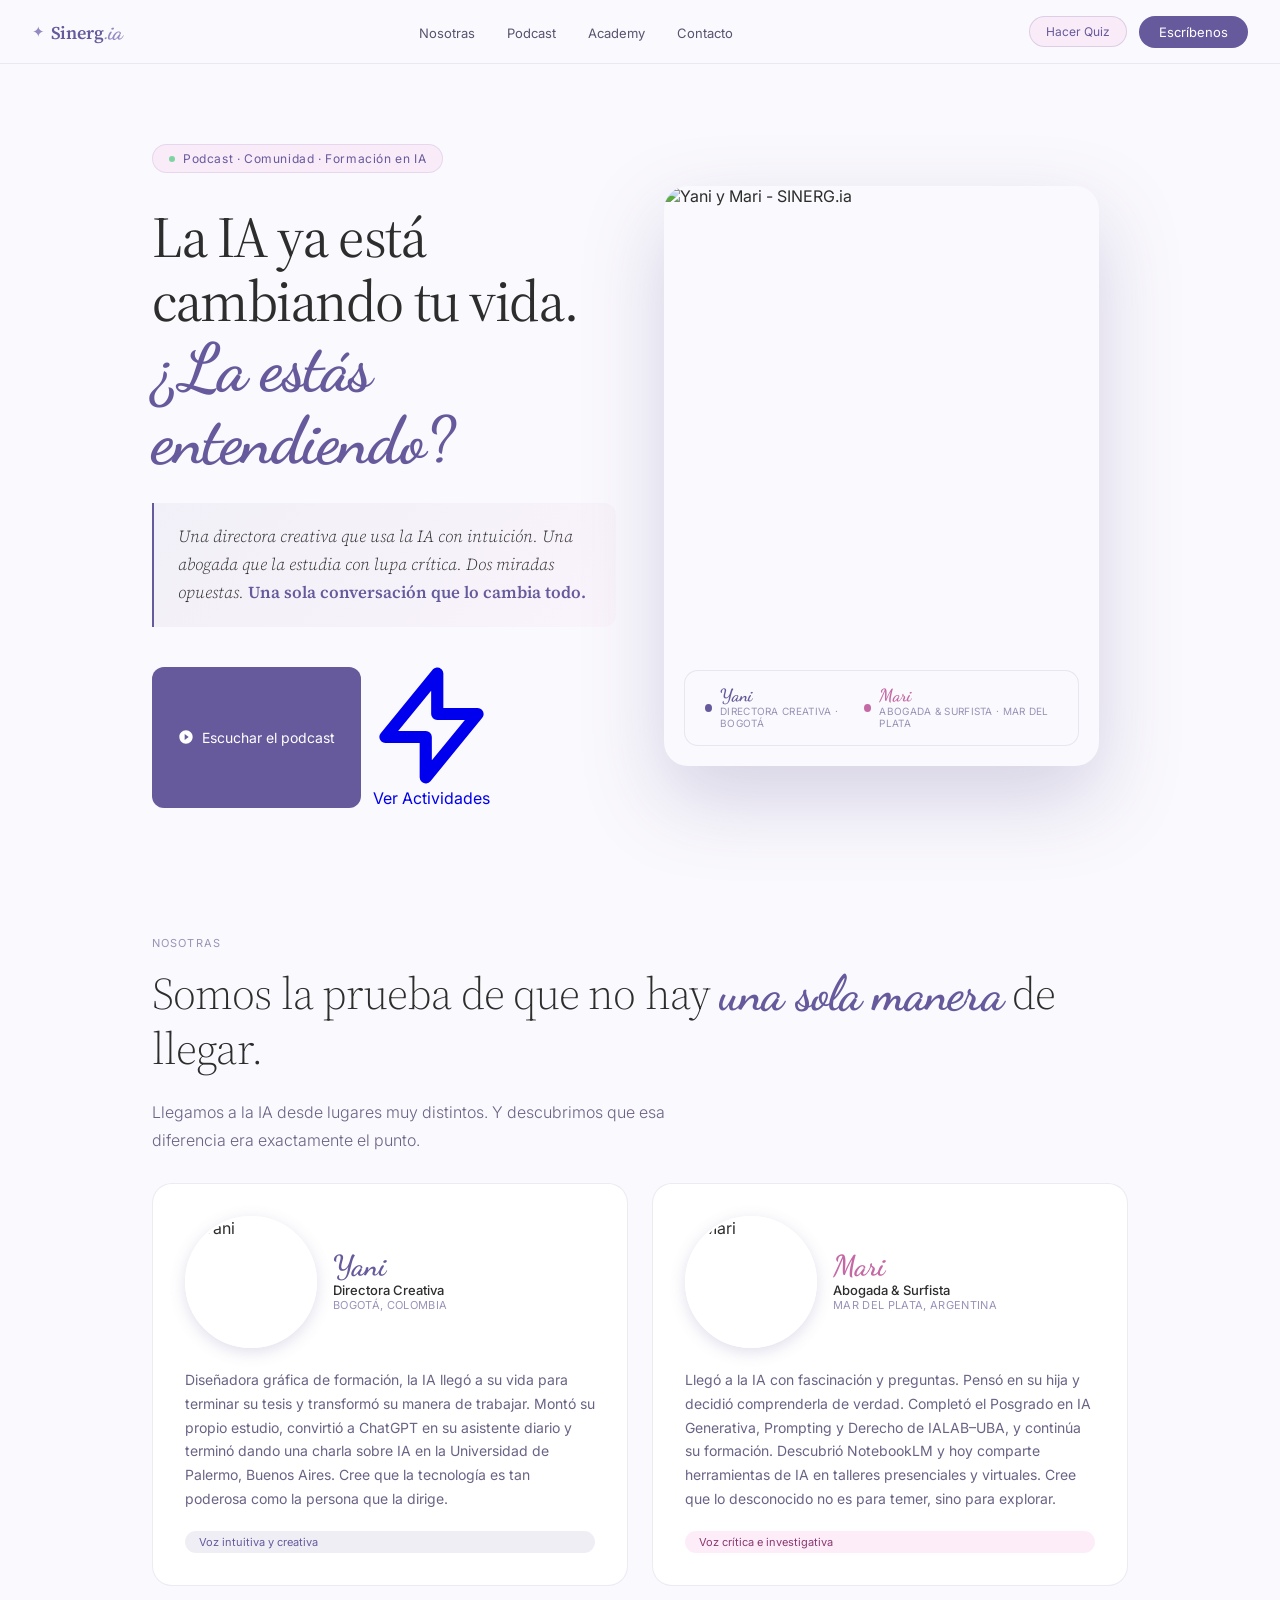
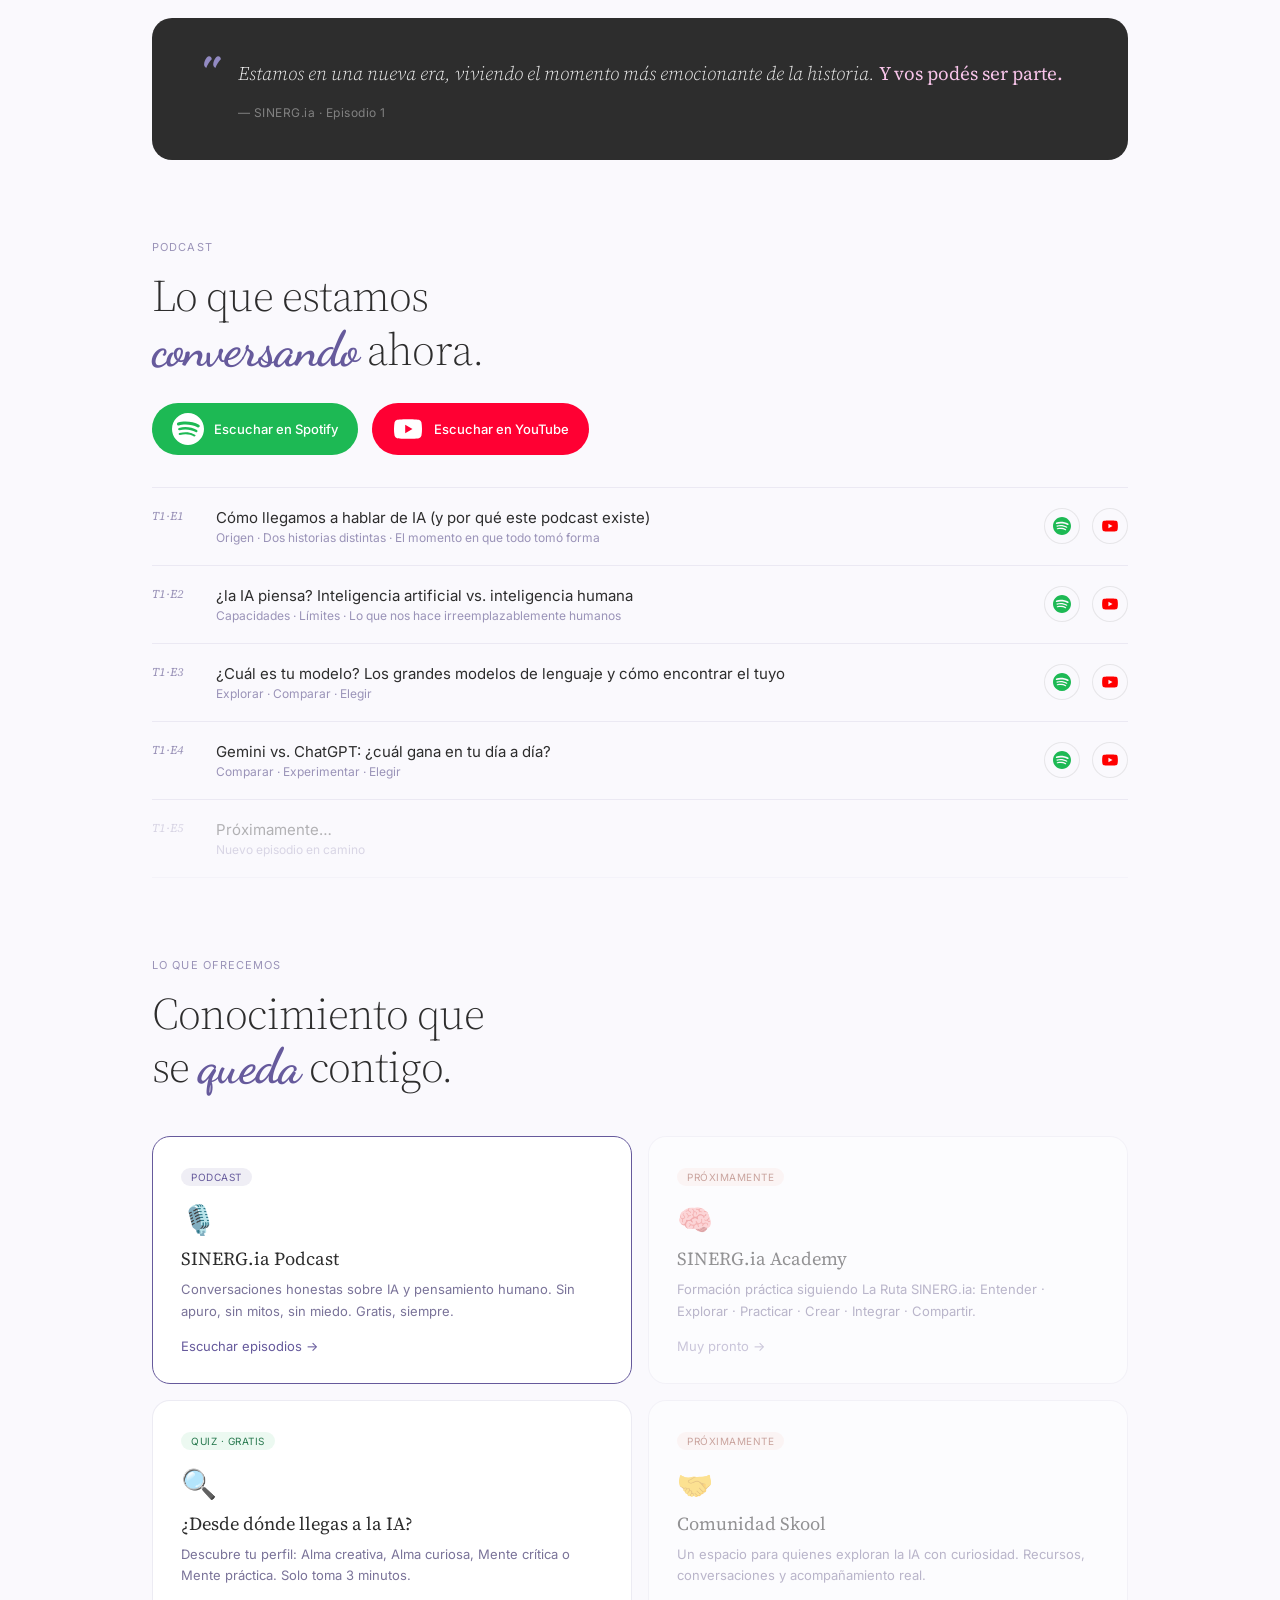
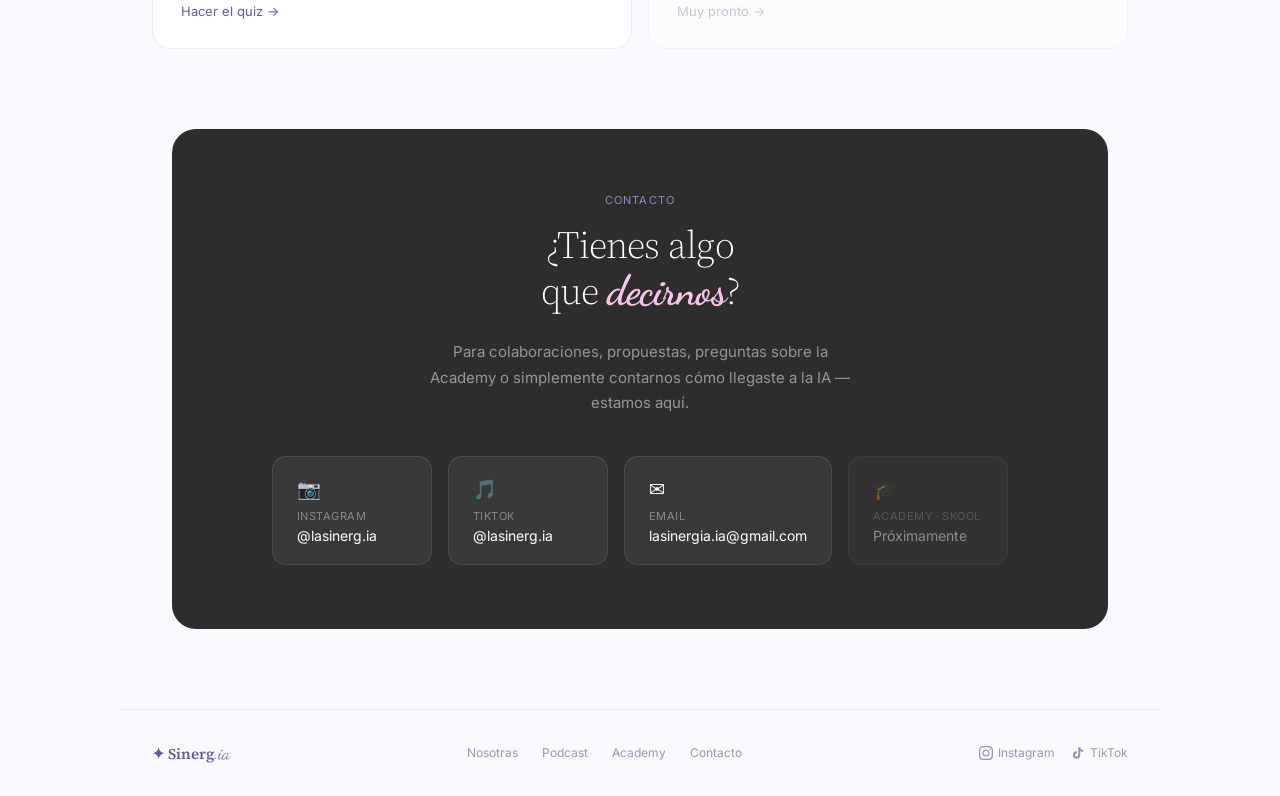
==== index.html @ f1f000cc "Update index.html" ====
<!DOCTYPE html>
<html lang="es">

<head>
  <meta charset="UTF-8" />
  <meta name="viewport" content="width=device-width, initial-scale=1.0" />
  <title>SINERG.ia — Podcast sobre IA y pensamiento humano</title>
  <meta name="description"
    content="Una directora creativa y una abogada surfista exploran la inteligencia artificial desde dos miradas opuestas. Podcast, Academy y comunidad en español." />
  <link rel="apple-touch-icon" sizes="180x180" href="/assets/favicon/apple-touch-icon.png">
  <link rel="icon" type="image/png" sizes="32x32" href="/assets/favicon/favicon-32x32.png">
  <link rel="icon" type="image/png" sizes="16x16" href="/assets/favicon/favicon-16x16.png">
  <link rel="manifest" href="/assets/favicon/site.webmanifest">
  <link rel="preconnect" href="https://fonts.googleapis.com" />
  <link
    href="https://fonts.googleapis.com/css2?family=Dancing+Script:wght@400;600;700&family=Source+Serif+4:ital,wght@0,300;0,400;0,600;1,300;1,400;1,600&family=Inter:wght@300;400;500&display=swap"
    rel="stylesheet" />
  <link rel="stylesheet" href="/css/styles.css" />
  <link rel="stylesheet" href="/css/assets.css">
</head>

<body>

  <!-- NAV -->
  <nav class="nav">
    <a class="nav-logo" href="#">
      <span class="nav-stars">✦</span>
      <span class="nav-wordmark">Sinerg<em>.ia</em></span>
    </a>
    <ul class="nav-links">
      <li><a href="#nosotras">Nosotras</a></li>
      <li><a href="#podcast">Podcast</a></li>
      <li><a href="#academy">Academy</a></li>
      <li><a href="#contacto">Contacto</a></li>
    </ul>
    <div class="nav-right">
      <a href="/quiz" class="nav-quiz">Hacer Quiz</a>
      <a href="#contacto" class="nav-cta">Escríbenos</a>
    </div>
  </nav>

  <!-- HERO -->
  <section class="hero">
    <div class="hero-text">
      <div class="hero-eyebrow">
        <span class="dot-live"></span>
        Podcast · Comunidad · Formación en IA
      </div>
      <h1 class="hero-h1">
        La IA ya está<br>
        cambiando tu vida.<br>
        <span class="sc">¿La estás entendiendo?</span>
      </h1>
      <div class="hook-block">
        <p>Una directora creativa que usa la IA con intuición. Una abogada que la estudia con lupa crítica. Dos miradas
          opuestas. <strong>Una sola conversación que lo cambia todo.</strong></p>
      </div>
      <div class="hero-btns">
        <a href="#podcast" class="btn-primary" style="border-radius: 0.75rem;">
          <svg width="16" height="16" viewBox="0 0 24 24" fill="white">
            <path d="M12 2C6.48 2 2 6.48 2 12s4.48 10 10 10 10-4.48 10-10S17.52 2 12 2zm-2 14.5v-9l6 4.5-6 4.5z" />
          </svg>
          Escuchar el podcast
        </a>


        <a class="special-btn" style="text-decoration: none;" href="/actividades">
          <span class="fold"></span>

          <div class="points_wrapper">
            <i class="point"></i>
            <i class="point"></i>
            <i class="point"></i>
            <i class="point"></i>
            <i class="point"></i>
            <i class="point"></i>
            <i class="point"></i>
            <i class="point"></i>
            <i class="point"></i>
            <i class="point"></i>
          </div>

          <span class="inner"><svg class="icon" fill="none" stroke="currentColor" viewBox="0 0 24 24"
              xmlns="http://www.w3.org/2000/svg" stroke-linecap="round" stroke-linejoin="round" stroke-width="2.5">
              <polyline points="13.18 1.37 13.18 9.64 21.45 9.64 10.82 22.63 10.82 14.36 2.55 14.36 13.18 1.37">
              </polyline>
            </svg>Ver Actividades</span>
        </a>


        <!-- <a href="#academy" class="btn-secondary">SINERG.ia Academy</a> -->
      </div>
    </div>

    <div class="hero-photo-wrap">
      <img src="./assets/img/persona/hero.webp" alt="Yani y Mari - SINERG.ia">
      <div class="hero-photo-label">
        <div class="host-pill">
          <span class="host-pill-dot dot-y"></span>
          <div>
            <div class="host-pill-name hp-y">Yani</div>
            <div class="host-pill-role">Directora Creativa · Bogotá</div>
          </div>
        </div>
        <div class="host-pill">
          <span class="host-pill-dot dot-m"></span>
          <div>
            <div class="host-pill-name hp-m">Mari</div>
            <div class="host-pill-role">Abogada & Surfista · Mar del Plata</div>
          </div>
        </div>
      </div>
    </div>
  </section>

  <!-- NOSOTRAS -->
  <section class="sec" id="nosotras">
    <p class="eyebrow">Nosotras</p>
    <h2 class="sec-title">Somos la prueba de que no hay <span class="sc">una sola manera</span> de llegar.</h2>
    <p class="sec-lead">Llegamos a la IA desde lugares muy distintos. Y descubrimos que esa diferencia era exactamente
      el punto.</p>
    <div class="about-grid">
      <div class="acard">
        <div class="acard-top">
          <div class="acard-photo">
            <img src="./assets/img/persona/yani.webp" alt="Yani">
          </div>
          <div>
            <div class="acard-name y">Yani</div>
            <div class="acard-role">Directora Creativa</div>
            <div class="acard-from">Bogotá, Colombia</div>
          </div>
        </div>
        <p class="acard-bio">Diseñadora gráfica de formación, la IA llegó a su vida para terminar su tesis y transformó
          su manera de trabajar. Montó su propio estudio, convirtió a ChatGPT en su asistente diario y terminó dando una
          charla sobre IA en la Universidad de Palermo, Buenos Aires. Cree que la tecnología es tan poderosa como la
          persona que la dirige.</p>
        <span class="acard-badge by">Voz intuitiva y creativa</span>
      </div>
      <div class="acard">
        <div class="acard-top">
          <div class="acard-photo">
            <img src="./assets/img/persona/mari.webp" alt="Mari">
          </div>
          <div>
            <div class="acard-name m">Mari</div>
            <div class="acard-role">Abogada & Surfista</div>
            <div class="acard-from">Mar del Plata, Argentina</div>
          </div>
        </div>
        <p class="acard-bio">Llegó a la IA con fascinación y preguntas. Pensó en su hija y decidió comprenderla de
          verdad. Completó el Posgrado en IA Generativa, Prompting y Derecho de IALAB–UBA, y continúa su formación.
          Descubrió NotebookLM y hoy comparte herramientas de IA en talleres presenciales y virtuales.
          Cree que lo desconocido no es para temer, sino para explorar.</p>
        <span class="acard-badge bm">Voz crítica e investigativa</span>
      </div>
    </div>

    <div class="insight">
      <div class="iq">"</div>
      <div>
        <p class="it">Estamos en una nueva era, viviendo el momento más emocionante de la historia. <strong>Y vos podés
            ser parte.</strong></p>
        <div class="ia">— SINERG.ia · Episodio 1</div>
      </div>
    </div>
  </section>

  <!-- PODCAST -->
  <section class="sec" id="podcast" style="padding-top:0;">
    <p class="eyebrow">Podcast</p>
    <h2 class="sec-title">Lo que estamos<br><span class="sc">conversando</span> ahora.</h2>

    <a href="https://open.spotify.com/show/07WKMEeHbRPxa81B7Hfmaz" target="_blank" rel="noopener" class="spotify-badge">
      <svg class="spotify-icon" viewBox="0 0 24 24">
        <path
          d="M12 0C5.4 0 0 5.4 0 12s5.4 12 12 12 12-5.4 12-12S18.66 0 12 0zm5.521 17.34c-.24.359-.66.48-1.021.24-2.82-1.74-6.36-2.101-10.561-1.141-.418.122-.779-.179-.899-.539-.12-.421.18-.78.54-.9 4.56-1.021 8.52-.6 11.64 1.32.42.18.479.659.301 1.02zm1.44-3.3c-.301.42-.841.6-1.262.3-3.239-1.98-8.159-2.58-11.939-1.38-.479.12-1.02-.12-1.14-.6-.12-.48.12-1.021.6-1.141C9.6 9.9 15 10.561 18.72 12.84c.361.181.54.78.241 1.2zm.12-3.36C15.24 8.4 8.82 8.16 5.16 9.301c-.6.179-1.2-.181-1.38-.721-.18-.601.18-1.2.72-1.381 4.26-1.26 11.28-1.02 15.721 1.621.539.3.719 1.02.419 1.56-.299.421-1.02.599-1.559.3z" />
      </svg>
      Escuchar en Spotify
    </a>

    <a href="https://www.youtube.com/@La-SinergIa/videos" target="_blank" rel="noopener" class="youtube-badge">
      <svg class="youtube-icon" viewBox="0 0 32 32">
        <path d="M29.41,9.26a3.5,3.5,0,0,0-2.47-2.47C24.76,6.2,16,6.2,16,6.2s-8.76,0-10.94.59A3.5,3.5,0,0,0,2.59,9.26,36.13,36.13,0,0,0,2,16a36.13,36.13,0,0,0,.59,6.74,3.5,3.5,0,0,0,2.47,2.47C7.24,25.8,16,25.8,16,25.8s8.76,0,10.94-.59a3.5,3.5,0,0,0,2.47-2.47A36.13,36.13,0,0,0,30,16,36.13,36.13,0,0,0,29.41,9.26ZM13.2,20.2V11.8L20.47,16Z"/>
      </svg>
      Escuchar en YouTube
    </a>

    <div class="ep-list">
  
  <div class="ep-row">
    <span class="ep-num">T1·E1</span>
    <div class="ep-info">
      <div class="ep-text">
        <div class="ep-t">Cómo llegamos a hablar de IA (y por qué este podcast existe)</div>
        <div class="ep-m">Origen · Dos historias distintas · El momento en que todo tomó forma</div>
      </div>
      
      <div class="ep-actions">
        <a href="https://open.spotify.com/episode/08Hg5cR4Zek5SxN3eGIysj?si=SkzqdaQOQ-aRsgpDWsfE1w" target="_blank" rel="noopener" class="icon-link spotify-link" aria-label="Escuchar en Spotify">
          <svg viewBox="0 0 24 24"><path d="M12 0C5.4 0 0 5.4 0 12s5.4 12 12 12 12-5.4 12-12S18.66 0 12 0zm5.521 17.34c-.24.359-.66.48-1.021.24-2.82-1.74-6.36-2.101-10.561-1.141-.418.122-.779-.179-.899-.539-.12-.421.18-.78.54-.9 4.56-1.021 8.52-.6 11.64 1.32.42.18.479.659.301 1.02zm1.44-3.3c-.301.42-.841.6-1.262.3-3.239-1.98-8.159-2.58-11.939-1.38-.479.12-1.02-.12-1.14-.6-.12-.48.12-1.021.6-1.141C9.6 9.9 15 10.561 18.72 12.84c.361.181.54.78.241 1.2zm.12-3.36C15.24 8.4 8.82 8.16 5.16 9.301c-.6.179-1.2-.181-1.38-.721-.18-.601.18-1.2.72-1.381 4.26-1.26 11.28-1.02 15.721 1.621.539.3.719 1.02.419 1.56-.299.421-1.02.599-1.559.3z" /></svg>
        </a>
        <a href="https://www.youtube.com/watch?v=9T9XXw-fKSA" target="_blank" rel="noopener" class="icon-link youtube-link" aria-label="Escuchar en YouTube">
          <svg viewBox="0 0 32 32"><path d="M29.41,9.26a3.5,3.5,0,0,0-2.47-2.47C24.76,6.2,16,6.2,16,6.2s-8.76,0-10.94.59A3.5,3.5,0,0,0,2.59,9.26,36.13,36.13,0,0,0,2,16a36.13,36.13,0,0,0,.59,6.74,3.5,3.5,0,0,0,2.47,2.47C7.24,25.8,16,25.8,16,25.8s8.76,0,10.94-.59a3.5,3.5,0,0,0,2.47-2.47A36.13,36.13,0,0,0,30,16,36.13,36.13,0,0,0,29.41,9.26ZM13.2,20.2V11.8L20.47,16Z"/></svg>
        </a>
      </div>
    </div>
  </div>
  
  <div class="ep-row">
    <span class="ep-num">T1·E2</span>
    <div class="ep-info">
      <div class="ep-text">
        <div class="ep-t">¿la IA piensa? Inteligencia artificial vs. inteligencia humana</div>
        <div class="ep-m">Capacidades · Límites · Lo que nos hace irreemplazablemente humanos</div>
      </div>
      
      <div class="ep-actions">
        <a href="https://open.spotify.com/episode/38Uk12dXip8n79DcUmM8Nn?si=Y67qgUufR56BEmg6MNPtkA" target="_blank" rel="noopener" class="icon-link spotify-link" aria-label="Escuchar en Spotify">
          <svg viewBox="0 0 24 24"><path d="M12 0C5.4 0 0 5.4 0 12s5.4 12 12 12 12-5.4 12-12S18.66 0 12 0zm5.521 17.34c-.24.359-.66.48-1.021.24-2.82-1.74-6.36-2.101-10.561-1.141-.418.122-.779-.179-.899-.539-.12-.421.18-.78.54-.9 4.56-1.021 8.52-.6 11.64 1.32.42.18.479.659.301 1.02zm1.44-3.3c-.301.42-.841.6-1.262.3-3.239-1.98-8.159-2.58-11.939-1.38-.479.12-1.02-.12-1.14-.6-.12-.48.12-1.021.6-1.141C9.6 9.9 15 10.561 18.72 12.84c.361.181.54.78.241 1.2zm.12-3.36C15.24 8.4 8.82 8.16 5.16 9.301c-.6.179-1.2-.181-1.38-.721-.18-.601.18-1.2.72-1.381 4.26-1.26 11.28-1.02 15.721 1.621.539.3.719 1.02.419 1.56-.299.421-1.02.599-1.559.3z" /></svg>
        </a>
        <a href="https://www.youtube.com/watch?v=Sm11JhgMOEM" target="_blank" rel="noopener" class="icon-link youtube-link" aria-label="Escuchar en YouTube">
          <svg viewBox="0 0 32 32"><path d="M29.41,9.26a3.5,3.5,0,0,0-2.47-2.47C24.76,6.2,16,6.2,16,6.2s-8.76,0-10.94.59A3.5,3.5,0,0,0,2.59,9.26,36.13,36.13,0,0,0,2,16a36.13,36.13,0,0,0,.59,6.74,3.5,3.5,0,0,0,2.47,2.47C7.24,25.8,16,25.8,16,25.8s8.76,0,10.94-.59a3.5,3.5,0,0,0,2.47-2.47A36.13,36.13,0,0,0,30,16,36.13,36.13,0,0,0,29.41,9.26ZM13.2,20.2V11.8L20.47,16Z"/></svg>
        </a>
      </div>
    </div>
  </div>
  
  <div class="ep-row">
    <span class="ep-num">T1·E3</span>
    <div class="ep-info">
      <div class="ep-text">
        <div class="ep-t">¿Cuál es tu modelo? Los grandes modelos de lenguaje y cómo encontrar el tuyo
        </div>
        <div class="ep-m">Explorar · Comparar · Elegir</div>
      </div>
      
      <div class="ep-actions">
        <a href="https://open.spotify.com/episode/696JnuHlu9iKPBfn156Ret" target="_blank" rel="noopener" class="icon-link spotify-link" aria-label="Escuchar en Spotify">
          <svg viewBox="0 0 24 24"><path d="M12 0C5.4 0 0 5.4 0 12s5.4 12 12 12 12-5.4 12-12S18.66 0 12 0zm5.521 17.34c-.24.359-.66.48-1.021.24-2.82-1.74-6.36-2.101-10.561-1.141-.418.122-.779-.179-.899-.539-.12-.421.18-.78.54-.9 4.56-1.021 8.52-.6 11.64 1.32.42.18.479.659.301 1.02zm1.44-3.3c-.301.42-.841.6-1.262.3-3.239-1.98-8.159-2.58-11.939-1.38-.479.12-1.02-.12-1.14-.6-.12-.48.12-1.021.6-1.141C9.6 9.9 15 10.561 18.72 12.84c.361.181.54.78.241 1.2zm.12-3.36C15.24 8.4 8.82 8.16 5.16 9.301c-.6.179-1.2-.181-1.38-.721-.18-.601.18-1.2.72-1.381 4.26-1.26 11.28-1.02 15.721 1.621.539.3.719 1.02.419 1.56-.299.421-1.02.599-1.559.3z" /></svg>
        </a>
        <a href="https://www.youtube.com/watch?v=6WVGUWzrOdA" target="_blank" rel="noopener" class="icon-link youtube-link" aria-label="Escuchar en YouTube">
          <svg viewBox="0 0 32 32"><path d="M29.41,9.26a3.5,3.5,0,0,0-2.47-2.47C24.76,6.2,16,6.2,16,6.2s-8.76,0-10.94.59A3.5,3.5,0,0,0,2.59,9.26,36.13,36.13,0,0,0,2,16a36.13,36.13,0,0,0,.59,6.74,3.5,3.5,0,0,0,2.47,2.47C7.24,25.8,16,25.8,16,25.8s8.76,0,10.94-.59a3.5,3.5,0,0,0,2.47-2.47A36.13,36.13,0,0,0,30,16,36.13,36.13,0,0,0,29.41,9.26ZM13.2,20.2V11.8L20.47,16Z"/></svg>
        </a>
      </div>
    </div>
  </div>

  <div class="ep-row">
    <span class="ep-num">T1·E4</span>
    <div class="ep-info">
      <div class="ep-text">
        <div class="ep-t">Gemini vs. ChatGPT: ¿cuál gana en tu día a día?</div>
        <div class="ep-m">Comparar · Experimentar · Elegir</div>
      </div>

      <div class="ep-actions">
        <a href="https://open.spotify.com/episode/0skd7z8SgoLJ7acml5aItE?si=PcGLeLHbSEWh62l1UHuRtw" target="_blank" rel="noopener" class="icon-link spotify-link" aria-label="Escuchar en Spotify">
          <svg viewBox="0 0 24 24"><path d="M12 0C5.4 0 0 5.4 0 12s5.4 12 12 12 12-5.4 12-12S18.66 0 12 0zm5.521 17.34c-.24.359-.66.48-1.021.24-2.82-1.74-6.36-2.101-10.561-1.141-.418.122-.779-.179-.899-.539-.12-.421.18-.78.54-.9 4.56-1.021 8.52-.6 11.64 1.32.42.18.479.659.301 1.02zm1.44-3.3c-.301.42-.841.6-1.262.3-3.239-1.98-8.159-2.58-11.939-1.38-.479.12-1.02-.12-1.14-.6-.12-.48.12-1.021.6-1.141C9.6 9.9 15 10.561 18.72 12.84c.361.181.54.78.241 1.2zm.12-3.36C15.24 8.4 8.82 8.16 5.16 9.301c-.6.179-1.2-.181-1.38-.721-.18-.601.18-1.2.72-1.381 4.26-1.26 11.28-1.02 15.721 1.621.539.3.719 1.02.419 1.56-.299.421-1.02.599-1.559.3z" /></svg>
        </a>
        <a href="https://www.youtube.com/watch?v=2THM3_KMwl0&t=68s" target="_blank" rel="noopener" class="icon-link youtube-link" aria-label="Escuchar en YouTube">
          <svg viewBox="0 0 32 32"><path d="M29.41,9.26a3.5,3.5,0,0,0-2.47-2.47C24.76,6.2,16,6.2,16,6.2s-8.76,0-10.94.59A3.5,3.5,0,0,0,2.59,9.26,36.13,36.13,0,0,0,2,16a36.13,36.13,0,0,0,.59,6.74,3.5,3.5,0,0,0,2.47,2.47C7.24,25.8,16,25.8,16,25.8s8.76,0,10.94-.59a3.5,3.5,0,0,0,2.47-2.47A36.13,36.13,0,0,0,30,16,36.13,36.13,0,0,0,29.41,9.26ZM13.2,20.2V11.8L20.47,16Z"/></svg>
        </a>
      </div>
    </div>
  </div>
      
      <div class="ep-row dimmed">
    <span class="ep-num">T1·E5</span>
    <div class="ep-info">
      <div class="ep-text">
        <div class="ep-t">Próximamente…</div>
        <div class="ep-m">Nuevo episodio en camino</div>
      </div>
    </div>
  </div>
</div>
  </section>

  <!-- OFERTA -->
  <section class="sec" id="academy" style="padding-top:0;">
    <p class="eyebrow">Lo que ofrecemos</p>
    <h2 class="sec-title">Conocimiento que<br>se <span class="sc">queda</span> contigo.</h2>

    <div class="offer-grid">
      <a href="#podcast" class="ocard featured clickable">
        <span class="obadge ob1">Podcast</span>
        <div style="font-size:1.8rem;margin-bottom:.6rem;">🎙️</div>
        <div class="ot">SINERG.ia Podcast</div>
        <p class="od">Conversaciones honestas sobre IA y pensamiento humano. Sin apuro, sin mitos, sin miedo. Gratis,
          siempre.</p>
        <div class="ol">Escuchar episodios →</div>
      </a>
      <div class="ocard disabled">
        <span class="obadge ob4">Próximamente</span>
        <div style="font-size:1.8rem;margin-bottom:.6rem;">🧠</div>
        <div class="ot">SINERG.ia Academy</div>
        <p class="od">Formación práctica siguiendo La Ruta SINERG.ia: Entender · Explorar · Practicar · Crear · Integrar
          · Compartir.</p>
        <div class="ol">Muy pronto →</div>
      </div>
      <a href="/quiz" class="ocard clickable" id="quiz">
        <span class="obadge ob3">Quiz · Gratis</span>
        <div style="font-size:1.8rem;margin-bottom:.6rem;">🔍</div>
        <div class="ot">¿Desde dónde llegas a la IA?</div>
        <p class="od">Descubre tu perfil: Alma creativa, Alma curiosa, Mente crítica o Mente práctica. Solo toma 3
          minutos.</p>
        <div class="ol">Hacer el quiz →</div>
      </a>
      <div class="ocard disabled">
        <span class="obadge ob4">Próximamente</span>
        <div style="font-size:1.8rem;margin-bottom:.6rem;">🤝</div>
        <div class="ot">Comunidad Skool</div>
        <p class="od">Un espacio para quienes exploran la IA con curiosidad. Recursos, conversaciones y acompañamiento
          real.</p>
        <div class="ol">Muy pronto →</div>
      </div>
    </div>
  </section>

  <!-- CONTACTO -->
  <div id="contacto" class="contact-wrap">
    <div class="contact-inner">
      <p class="eyebrow">Contacto</p>
      <h2 class="sec-title">¿Tienes algo<br>que <span class="sc">decirnos</span>?</h2>
      <p class="c-sub">Para colaboraciones, propuestas, preguntas sobre la Academy o simplemente contarnos cómo llegaste
        a la IA — estamos aquí.</p>
      <div class="cgrid">
        <a href="https://www.instagram.com/lasinerg.ia/" target="_blank" rel="noopener" class="citem">
          <div class="citem-icon">📷</div>
          <div class="citem-lbl">Instagram</div>
          <div class="citem-val">@lasinerg.ia</div>
        </a>
        <a href="https://www.tiktok.com/@lasinerg.ia" target="_blank" rel="noopener" class="citem">
          <div class="citem-icon">🎵</div>
          <div class="citem-lbl">TikTok</div>
          <div class="citem-val">@lasinerg.ia</div>
        </a>
        <a href="mailto:lasinergia.ia@gmail.com" class="citem">
          <div class="citem-icon">✉️</div>
          <div class="citem-lbl">Email</div>
          <div class="citem-val">lasinergia.ia@gmail.com</div>
        </a>
        <div class="citem disabled">
          <div class="citem-icon">🎓</div>
          <div class="citem-lbl">Academy · Skool</div>
          <div class="citem-val">Próximamente</div>
        </div>
      </div>
    </div>
  </div>

  <!-- FOOTER -->
  <footer class="footer">
    <div class="f-logo">✦ Sinerg<em>.ia</em></div>
    <div class="f-links">
      <a href="#nosotras">Nosotras</a>
      <a href="#podcast">Podcast</a>
      <a href="#academy">Academy</a>
      <a href="#contacto">Contacto</a>
    </div>
    <div class="f-social">
      <a href="https://www.instagram.com/lasinerg.ia/" target="_blank" rel="noopener">
        <svg width="14" height="14" viewBox="0 0 24 24" fill="currentColor">
          <path
            d="M12 2.163c3.204 0 3.584.012 4.85.07 3.252.148 4.771 1.691 4.919 4.919.058 1.265.069 1.645.069 4.849 0 3.205-.012 3.584-.069 4.849-.149 3.225-1.664 4.771-4.919 4.919-1.266.058-1.644.07-4.85.07-3.204 0-3.584-.012-4.849-.07-3.26-.149-4.771-1.699-4.919-4.92-.058-1.265-.07-1.644-.07-4.849 0-3.204.013-3.583.07-4.849.149-3.227 1.664-4.771 4.919-4.919 1.266-.057 1.645-.069 4.849-.069zm0-2.163c-3.259 0-3.667.014-4.947.072-4.358.2-6.78 2.618-6.98 6.98-.059 1.281-.073 1.689-.073 4.948 0 3.259.014 3.668.072 4.948.2 4.358 2.618 6.78 6.98 6.98 1.281.058 1.689.072 4.948.072 3.259 0 3.668-.014 4.948-.072 4.354-.2 6.782-2.618 6.979-6.98.059-1.28.073-1.689.073-4.948 0-3.259-.014-3.667-.072-4.947-.196-4.354-2.617-6.78-6.979-6.98-1.281-.059-1.69-.073-4.949-.073zm0 5.838c-3.403 0-6.162 2.759-6.162 6.162s2.759 6.163 6.162 6.163 6.162-2.759 6.162-6.163c0-3.403-2.759-6.162-6.162-6.162zm0 10.162c-2.209 0-4-1.79-4-4 0-2.209 1.791-4 4-4s4 1.791 4 4c0 2.21-1.791 4-4 4zm6.406-11.845c-.796 0-1.441.645-1.441 1.44s.645 1.44 1.441 1.44c.795 0 1.439-.645 1.439-1.44s-.644-1.44-1.439-1.44z" />
        </svg>
        Instagram
      </a>
      <a href="https://www.tiktok.com/@lasinerg.ia" target="_blank" rel="noopener">
        <svg width="14" height="14" viewBox="0 0 24 24" fill="currentColor">
          <path
            d="M19.59 6.69a4.83 4.83 0 01-3.77-4.25V2h-3.45v13.67a2.89 2.89 0 01-2.88 2.5 2.89 2.89 0 01-2.89-2.89 2.89 2.89 0 012.89-2.89c.28 0 .54.04.79.1V9.01a6.33 6.33 0 00-.79-.05 6.34 6.34 0 00-6.34 6.34 6.34 6.34 0 006.34 6.34 6.34 6.34 0 006.33-6.34V8.69a8.18 8.18 0 004.84 1.56V6.81a4.85 4.85 0 01-1.07-.12z" />
        </svg>
        TikTok
      </a>
    </div>
  </footer>
  <div id="commit-modal" class="modal-overlay" style="display: none;">
    <div class="modal-content">
      <span class="close-modal" id="close-modal">&times;</span>
      <h3>🛠️ Panel de Producción</h3>
      <div class="modal-divider"></div>
      <div id="modal-commit-info">Cargando datos del sistema...</div>
    </div>
  </div>
  <script src="/js/home.js"></script>
  <script src="/js/viewCommit.js"></script>
</body>

</html>
---- css/styles.css ----
/* ============================================
   SINERG.ia — styles.css
   Paleta: #665a9c · #928ac2 · #f7c4e9 · #fbdad2 · #2d2d2d
   Fuentes: Dancing Script · Source Serif 4 · Inter
   ============================================ */

*, *::before, *::after { box-sizing: border-box; margin: 0; padding: 0; }

:root {
  --p:  #665a9c;
  --pm: #928ac2;
  --pk: #f7c4e9;
  --bl: #fbdad2;
  --dk: #2d2d2d;
  --mu: #9a93b8;
  --bg: #faf9fd;
  --wh: #ffffff;
  --sc: 'Dancing Script', cursive;
  --se: 'Source Serif 4', Georgia, serif;
  --sa: 'Inter', system-ui, sans-serif;
}

html { scroll-behavior: smooth; }
body {
  font-family: var(--sa);
  background: var(--bg);
  color: var(--dk);
  -webkit-font-smoothing: antialiased;
  -webkit-user-select: none;
  -ms-user-select: none;    
  user-select: none; 
}

/* NAV */
.nav {
  position: sticky; top: 0; z-index: 100;
  background: rgba(250,249,253,0.94); backdrop-filter: blur(16px);
  border-bottom: 0.5px solid rgba(102,90,156,.1);
  padding: 0 2rem;
  display: flex; align-items: center; justify-content: space-between;
  height: 64px;
}
.nav-logo { display: flex; align-items: center; gap: 8px; text-decoration: none; }
.nav-stars { font-size: 15px; color: var(--pm); letter-spacing: -2px; }
.nav-wordmark { font-family: var(--se); font-weight: 600; font-size: 18px; color: var(--p); letter-spacing: -0.01em; }
.nav-wordmark em { font-family: var(--sc); font-weight: 700; font-style: normal; font-size: 22px; color: var(--pm); }
.nav-links { display: flex; gap: 2rem; list-style: none; }
.nav-links a { text-decoration: none; font-size: 13px; color: #5a5370; transition: color .2s; }
.nav-links a:hover { color: var(--p); }
.nav-right { display: flex; align-items: center; gap: 12px; }
.nav-quiz {
  background: rgba(247,196,233,.25); color: var(--p);
  padding: 7px 16px; border-radius: 100px; font-size: 12px; text-decoration: none;
  border: 1px solid rgba(102,90,156,.2); transition: background .2s; white-space: nowrap;
}
.nav-quiz:hover { background: rgba(247,196,233,.5); }
.nav-cta {
  background: var(--p); color: white;
  padding: 8px 20px; border-radius: 100px; font-size: 13px; text-decoration: none;
  transition: opacity .2s;
}
.nav-cta:hover { opacity: .85; }

/* HERO */
.hero {
  max-width: 1040px; margin: 0 auto;
  padding: 2rem 2rem 0rem;
  display: grid; grid-template-columns: 1fr 1fr;
  gap: 3rem; align-items: center; min-height: 88vh;
}
.hero-eyebrow {
  display: inline-flex; align-items: center; gap: 8px;
  background: rgba(247,196,233,.25); color: var(--p);
  padding: 6px 16px; border-radius: 100px; font-size: 12px; letter-spacing: .05em;
  margin-bottom: 2rem; border: .5px solid rgba(146,138,194,.2);
}
.dot-live { width: 6px; height: 6px; border-radius: 50%; background: #7ed4a0; display: inline-block; }
.hero-h1 {
  font-family: var(--se); font-size: clamp(2.6rem, 4.5vw, 3.8rem);
  font-weight: 400; line-height: 1.1; letter-spacing: -.025em;
  color: var(--dk); margin-bottom: 1.6rem;
}
.hero-h1 .sc { font-family: var(--sc); font-weight: 700; font-style: normal; color: var(--p); font-size: 1.15em; }
.hook-block {
  background: linear-gradient(135deg, rgba(102,90,156,.06), rgba(247,196,233,.1));
  border-left: 2.5px solid var(--p); border-radius: 0 12px 12px 0;
  padding: 1.25rem 1.5rem; margin-bottom: 2.5rem;
}
.hook-block p { font-family: var(--se); font-size: 1.05rem; font-style: italic; color: var(--dk); line-height: 1.65; font-weight: 300; }
.hook-block strong { font-style: normal; font-weight: 600; color: var(--p); }
.hero-btns { display: flex; gap: 12px; flex-wrap: wrap; }
.btn-primary {
  background: var(--p); color: white; padding: 13px 26px;
  border-radius: 100px; text-decoration: none; font-size: 14px;
  transition: opacity .2s; display: inline-flex; align-items: center; gap: 8px;
}
.btn-primary:hover { opacity: .85; }
.btn-secondary {
  background: transparent; color: var(--p); padding: 12px 24px;
  border-radius: 100px; text-decoration: none; font-size: 14px;
  border: 1px solid rgba(102,90,156,.3); transition: border-color .2s;
}
.btn-secondary:hover { border-color: var(--p); }

/* HERO FOTO */
.hero-photo-wrap {
  position: relative; border-radius: 24px; overflow: hidden;
  box-shadow: 0 32px 80px rgba(102,90,156,.25);
  aspect-ratio: 3/4; max-height: 580px;
}
.hero-photo-wrap img { width: 100%; height: 100%; object-fit: cover; object-position: center top; display: block; }
.hero-photo-label {
  position: absolute; bottom: 1.25rem; left: 1.25rem; right: 1.25rem;
  background: rgba(250,249,253,.88); backdrop-filter: blur(12px);
  border-radius: 14px; padding: 1rem 1.25rem;
  display: flex; justify-content: space-between; align-items: center;
  border: .5px solid rgba(102,90,156,.12);
}
.host-pill { display: flex; align-items: center; gap: 8px; }
.host-pill-dot { width: 8px; height: 8px; border-radius: 50%; }
.dot-y { background: var(--p); }
.dot-m { background: #c569a5; }
.host-pill-name { font-family: var(--sc); font-size: 1.1rem; font-weight: 700; line-height: 1; }
.hp-y { color: var(--p); }
.hp-m { color: #c569a5; }
.host-pill-role { font-size: 10px; color: var(--mu); letter-spacing: .03em; text-transform: uppercase; }

/* SECTIONS */
.sec { max-width: 1040px; margin: 0 auto; padding: 5rem 2rem; }
.eyebrow { font-size: 11px; letter-spacing: .1em; color: var(--mu); text-transform: uppercase; margin-bottom: 1rem; }
.sec-title {
  font-family: var(--se); font-size: clamp(2rem,3.5vw,2.8rem);
  font-weight: 300; line-height: 1.15; letter-spacing: -.02em;
  color: var(--dk); margin-bottom: 1.5rem;
}
.sec-title .sc { font-family: var(--sc); font-weight: 700; font-style: normal; color: var(--p); font-size: 1.1em; display: inline; }
.sec-lead { font-size: 16px; color: #6b6385; line-height: 1.75; max-width: 580px; font-weight: 300; }

/* NOSOTRAS */
.tension-bar {
  display: flex; align-items: center; gap: 1.5rem;
  background: var(--wh); border-radius: 16px;
  border: .5px solid rgba(102,90,156,.12); padding: 1.75rem 2rem;
  margin: 2.5rem 0;
}
.tb-side { flex: 1; }
.tb-label { font-size: 10px; letter-spacing: .08em; text-transform: uppercase; color: var(--mu); margin-bottom: 6px; }
.tb-name { font-family: var(--sc); font-size: 2rem; font-weight: 700; line-height: 1; }
.tb-name.y { color: var(--p); }
.tb-name.m { color: #c569a5; }
.tb-desc { font-size: 13px; color: #6b6385; line-height: 1.6; margin-top: 6px; }
.tb-div { display: flex; flex-direction: column; align-items: center; gap: 6px; }
.tb-line { width: .5px; height: 40px; background: rgba(102,90,156,.2); }
.tb-x { font-size: 12px; letter-spacing: .1em; color: var(--pm); }

.about-grid { display: grid; grid-template-columns: 1fr 1fr; gap: 1.5rem; margin-top: 1.8rem; }
.acard { background: var(--wh); border-radius: 20px; border: .5px solid rgba(102,90,156,.12); padding: 2rem; display: flex; flex-direction: column; }
.acard-top { display: flex; align-items: center; gap: 1rem; margin-bottom: 1.25rem; }
.acard-photo { width: 132px; height: 132px; border-radius: 50%; overflow: hidden; flex-shrink: 0; border: 2.5px solid var(--wh); box-shadow: 0 4px 16px rgba(102,90,156,.2); }
.acard-photo img { width: 100%; height: 100%; object-fit: cover; object-position: top; }
.acard-name { font-family: var(--sc); font-size: 1.8rem; font-weight: 700; line-height: 1; }
.acard-name.y { color: var(--p); }
.acard-name.m { color: #c569a5; }
.acard-role { font-size: 13px; font-weight: 500; color: var(--dk); margin-top: 2px; }
.acard-from { font-size: 11px; color: var(--mu); letter-spacing: .03em; text-transform: uppercase; }
.acard-bio { font-size: 14px; color: #6b6385; line-height: 1.7; flex: 1; }
.acard-badge { display: inline-block; margin-top: 1.25rem; font-size: 11px; padding: 4px 14px; border-radius: 100px; }
.by { background: rgba(102,90,156,.1); color: var(--p); }
.bm { background: rgba(247,196,233,.3); color: #8a3870; }

.insight { background: var(--dk); border-radius: 20px; padding: 2.5rem; display: flex; gap: 1.5rem; margin-top: 2rem; }
.iq { font-family: var(--sc); font-size: 5rem; font-weight: 700; color: var(--pm); line-height: .75; flex-shrink: 0; }
.it { font-family: var(--se); font-size: 1.2rem; font-style: italic; color: rgba(255,255,255,.9); line-height: 1.65; font-weight: 300; }
.it strong { font-style: normal; color: var(--pk); font-weight: 400; }
.ia { font-size: 12px; color: rgba(255,255,255,.4); margin-top: 1rem; letter-spacing: .04em; }

/* PODCAST */
.spotify-badge {
  display: inline-flex; align-items: center; gap: 10px;
  background: #1DB954; color: white; padding: 10px 20px; border-radius: 100px;
  text-decoration: none; font-size: 13px; font-weight: 500; margin-bottom: 2rem;
  transition: opacity .2s;
  margin-right: 10px;
}

.spotify-icon { width: 32px; height: 32px; fill: white; }
.spotify-badge:hover { opacity: .88; }

.youtube-badge {
  display: inline-flex; align-items: center; gap: 10px;
  background: #FF0033; color: white; padding: 10px 20px; border-radius: 100px;
  text-decoration: none; font-size: 13px; font-weight: 500; margin-bottom: 2rem;
  transition: opacity .2s;
}

.youtube-icon { width: 32px; height: 32px; fill: white; }
.youtube-badge:hover { opacity: .88; }

.ep-list { border-top: .5px solid rgba(102,90,156,.1); }
.ep-row {
  display: flex; align-items: center; gap: 1.5rem;
  padding: 1.25rem 0; border-bottom: .5px solid rgba(102,90,156,.1);
  text-decoration: none; color: inherit; transition: padding-left .2s;
}
.ep-row.clickable:hover { padding-left: 8px; }
.ep-num { font-family: var(--se); font-size: 12px; color: var(--mu); width: 3rem; flex-shrink: 0; font-style: italic; }
.ep-info { flex: 1; }
.ep-t { font-size: 15px; font-weight: 400; color: var(--dk); margin-bottom: 3px; }
.ep-m { font-size: 12px; color: var(--mu); }
.ep-arr { color: var(--pm); font-size: 20px; }
.ep-row.dimmed { opacity: .35; cursor: default; pointer-events: none; }

/* OFERTA */
.offer-grid { display: grid; grid-template-columns: 1fr 1fr; gap: 1rem; margin-top: 2.5rem; }
.ocard {
  background: var(--wh); border-radius: 18px;
  border: .5px solid rgba(102,90,156,.12); padding: 1.75rem;
  text-decoration: none; color: inherit; display: block;
  transition: transform .2s, border-color .2s;
}
.ocard.clickable:hover { transform: translateY(-3px); border-color: rgba(102,90,156,.4); }
.ocard.featured { border: 1.5px solid var(--p); }
.ocard.disabled { opacity: .5; pointer-events: none; cursor: default; }
.obadge { display: inline-block; font-size: 10px; padding: 3px 10px; border-radius: 100px; letter-spacing: .05em; margin-bottom: 1rem; text-transform: uppercase; }
.ob1 { background: rgba(102,90,156,.1); color: var(--p); }
.ob2 { background: rgba(247,196,233,.25); color: #8a3870; }
.ob3 { background: rgba(126,212,160,.15); color: #2a7a50; }
.ob4 { background: rgba(251,218,210,.4); color: #9a5040; }
.ot { font-family: var(--se); font-size: 1.15rem; font-weight: 400; margin-bottom: .5rem; color: var(--dk); }
.od { font-size: 13px; color: #7a7399; line-height: 1.65; }
.ol { font-size: 13px; color: var(--p); margin-top: 1rem; display: inline-block; }
.ocard.disabled .ol { color: var(--mu); }
.ocard-icon { font-size: 1.8rem; margin-bottom: .6rem; }

/* CONTACTO */
.contact-wrap { max-width: 1000px; margin: 0 auto 5rem; padding: 0 2rem; }
.contact-inner { background: var(--dk); border-radius: 24px; padding: 4rem 3rem; text-align: center; }
.contact-inner .eyebrow { color: var(--pm); }
.contact-inner .sec-title { color: white; font-size: clamp(1.8rem,3vw,2.4rem); }
.contact-inner .sc { color: var(--pk); }
.c-sub { color: rgba(255,255,255,.5); font-size: 15px; line-height: 1.7; max-width: 440px; margin: 0 auto 2.5rem; }
.cgrid { display: flex; gap: 1rem; justify-content: center; flex-wrap: wrap; }
.citem {
  background: rgba(255,255,255,.06); border: .5px solid rgba(255,255,255,.1);
  border-radius: 14px; padding: 1.25rem 1.5rem; text-align: left;
  text-decoration: none; color: white; min-width: 160px; transition: background .2s;
  display: flex; flex-direction: column; gap: 4px;
}
.citem:hover { background: rgba(255,255,255,.1); }
.citem.disabled { opacity: .45; pointer-events: none; }
.citem-icon { font-size: 1.2rem; margin-bottom: 4px; }
.citem-lbl { font-size: 11px; color: rgba(255,255,255,.4); letter-spacing: .04em; text-transform: uppercase; }
.citem-val { font-size: 14px; }

/* FOOTER */
.footer {
  border-top: .5px solid rgba(102,90,156,.1); padding: 2rem;
  display: flex; align-items: center; justify-content: space-between;
  max-width: 1040px; margin: 0 auto; font-size: 12px; color: var(--mu);
}
.f-logo { font-family: var(--se); font-size: 15px; color: var(--p); font-weight: 600; }
.f-logo em { font-family: var(--sc); font-style: normal; font-size: 18px; color: var(--pm); }
.f-links { display: flex; gap: 1.5rem; }
.f-links a { color: var(--mu); text-decoration: none; transition: color .2s; }
.f-links a:hover { color: var(--p); }
.f-social { display: flex; gap: 1rem; align-items: center; }
.f-social a { color: var(--mu); text-decoration: none; font-size: 12px; display: flex; align-items: center; gap: 5px; transition: color .2s; }
.f-social a:hover { color: var(--p); }

/* RESPONSIVE */
@media (max-width: 768px) {
  .hero { grid-template-columns: 1fr; min-height: auto; padding-top: 2.5rem; }
  .about-grid, .offer-grid { grid-template-columns: 1fr; }
  .tension-bar { flex-direction: column; text-align: center; }
  .tb-div { flex-direction: row; }
  .tb-line { width: 40px; height: .5px; }
  .nav-links { display: none; }
  .nav-quiz { font-size: 11px; padding: 6px 12px; }
  .contact-inner { padding: 2.5rem 1.5rem; }
  .footer { flex-direction: column; gap: 1.25rem; text-align: center; }
  .f-links, .f-social { justify-content: center; }
  .insight { flex-direction: column; gap: 1rem; }
  .hero-photo-label { flex-direction: column; gap: .75rem; align-items: flex-start; }
}

/* --- ANIMACION GOTO ID --- */
@keyframes ping-morado {
  0% {
    background-color: rgba(147, 51, 234, 0.25); /* Color morado translúcido */
    box-shadow: inset 0 0 20px rgba(147, 51, 234, 0.4), 0 0 30px rgba(147, 51, 234, 0.2);
  }
  40% {
    background-color: rgba(147, 51, 234, 0.15);
  }
  100% {
    background-color: transparent;
    box-shadow: inset 0 0 0 transparent, 0 0 0 transparent;
  }
}

section:target, 
.contact-wrap:target {
  animation: ping-morado 1.8s ease-out;
  border-radius: 8px;
}
/* --- FIN ANIMACION GOTO ID --- */

/* --- ANIMACION GOTO BTN --- */
section:target, 
.contact-wrap:target,
.ocard:target { /* <-- Ahora el Quiz también recibirá el flash morado */
  animation: ping-morado 1.8s ease-out;
  border-radius: 12px;
}

@keyframes ping-morado {
  0% {
    background-color: rgba(147, 51, 234, 0.25);
    box-shadow: inset 0 0 20px rgba(147, 51, 234, 0.4), 0 0 30px rgba(147, 51, 234, 0.2);
  }
  40% {
    background-color: rgba(147, 51, 234, 0.15);
  }
  100% {
    background-color: transparent;
    box-shadow: inset 0 0 0 transparent, 0 0 0 transparent;
  }
}

.btn-primary, 
.btn-secondary, 
.nav-quiz, 
.nav-cta,
.ocard {
  position: relative;
  transition: transform 0.2s ease, box-shadow 0.4s ease;
}

.btn-primary:active, 
.btn-secondary:active, 
.nav-quiz:active, 
.nav-cta:active,
.ocard:active {
  transform: scale(0.96); /* Efecto físico de presionar */
  animation: pulso-feedback 0.4s ease-out;
}

@keyframes pulso-feedback {
  0% {
    box-shadow: 0 0 0 0px rgba(147, 51, 234, 0.8);
  }
  100% {
    box-shadow: 0 0 0 14px rgba(147, 51, 234, 0);
  }
}

/* --- FIN ANIMACION GOTO BTN --- */

/* --- MODAL EASTER EGG --- */
.modal-overlay {
  position: fixed;
  top: 0;
  left: 0;
  width: 100%;
  height: 100%;
  background: rgba(15, 11, 42, 0.75);
  backdrop-filter: blur(4px);
  display: flex;
  justify-content: center;
  align-items: center;
  z-index: 10000;
}

.modal-content {
  background: #131129;
  color: #ffffff;
  padding: 2rem;
  border-radius: 12px;
  border: 2px solid #9333ea;
  box-shadow: 0 0 25px rgba(147, 51, 234, 0.4);
  position: relative;
  max-width: 420px;
  width: 90%;
  font-family: sans-serif;
}

.modal-divider {
  height: 1px;
  background: linear-gradient(90deg, transparent, #9333ea, transparent);
  margin: 1rem 0;
}

.close-modal {
  position: absolute;
  top: 12px;
  right: 18px;
  font-size: 26px;
  cursor: pointer;
  color: #a78bfa;
  transition: color 0.2s ease;
}

.close-modal:hover {
  color: #ffffff;
}

.modal-content a {
  color: #c084fc;
  text-decoration: none;
  font-weight: bold;
}

.modal-content a:hover {
  text-decoration: underline;
}
/* --- FIN MODAL EASTER EGG --- */

/* --- DESHABILITAR CLIC DERECHO --- */
img {
  -webkit-user-drag: none;
  -khtml-user-drag: none;
  -moz-user-drag: none;
  -o-user-drag: none;
  -webkit-user-select: none;
  -moz-user-select: none;
  -ms-user-select: none;
  user-select: none;
}

/* --- MODAL POP UP --- */
.modal-overlay2 {
  position: fixed;
  top: 0;
  left: 0;
  width: 100%;
  height: 100%;
  background: rgba(15, 11, 42, 0);
  backdrop-filter: blur(2px);
  display: flex;
  justify-content: center;
  align-items: center;
  z-index: 10000;
}

.modal-content {
  background: var(--wh);
  color: #ffffff;
  padding: 2rem;
  border-radius: 12px;
  border: 2px solid var(--mu);
  box-shadow: 0 0 25px var();
  position: relative;
  max-width: 420px;
  width: 90%;
  font-family: sans-serif;
}

.modal-divider {
  height: 1px;
  background: linear-gradient(90deg, transparent, #9333ea, transparent);
  margin: 1rem 0;
}

.close-modal {
  position: absolute;
  top: 12px;
  right: 18px;
  font-size: 26px;
  cursor: pointer;
  color: #a78bfa;
  transition: color 0.2s ease;
}

.close-modal:hover {
  color: #000000;
}

.modal-content a {
  color: #c084fc;
  text-decoration: none;
  font-weight: bold;
}

.modal-content a:hover {
  text-decoration: underline;
}
/* --- FIN MODAL EASTER EGG --- */

/* Aseguramos que la fila principal no se rompa */
.ep-row {
  display: flex;
  align-items: flex-start;
  gap: 1rem;
  /* (Tus otros estilos de padding y borders se mantienen iguales) */
}

/* Contenedor de las acciones (Botones) */
.ep-actions {
  display: flex;
  gap: 0.75rem;
  margin-top: 0.75rem;
}

/* Diseño de los botones redondos */
.icon-link {
  display: inline-flex;
  align-items: center;
  justify-content: center;
  width: 36px;
  height: 36px;
  border-radius: 50%;
  background-color: rgba(255, 255, 255, 0.05); /* Ajustá según si tu fondo es claro u oscuro */
  border: 1px solid rgba(150, 150, 150, 0.2);
  transition: all 0.2s ease;
}

.icon-link svg {
  width: 18px;
  height: 18px;
  fill: currentColor;
}

/* Colores de marca */
.spotify-link { color: #1DB954; }
.youtube-link { color: #FF0000; }

/* Efecto hover general */
.icon-link:hover {
  transform: scale(1.05);
  background-color: rgba(150, 150, 150, 0.1);
}

/* ------ EL TRUCO PARA EL EPISODIO 1 (Gris pero clickeable) ------ */
.dimmed-actions .icon-link {
  filter: grayscale(100%);
  opacity: 0.5;
}

/* Opcional: Al pasar el mouse por el gris, que recupere su color original */
.dimmed-actions .icon-link:hover {
  filter: grayscale(0%);
  opacity: 1; 
}

/* Pantallas de Desktop: Si querés que los botones se vayan a la derecha del todo */
@media (min-width: 768px) {
  .ep-info {
    display: flex;
    justify-content: space-between;
    align-items: center;
    width: 100%;
  }
  
  .ep-actions {
    margin-top: 0; 
    margin-left: 1rem;
    flex-shrink: 0; /* Evita que los botones se achiquen */
  }
}
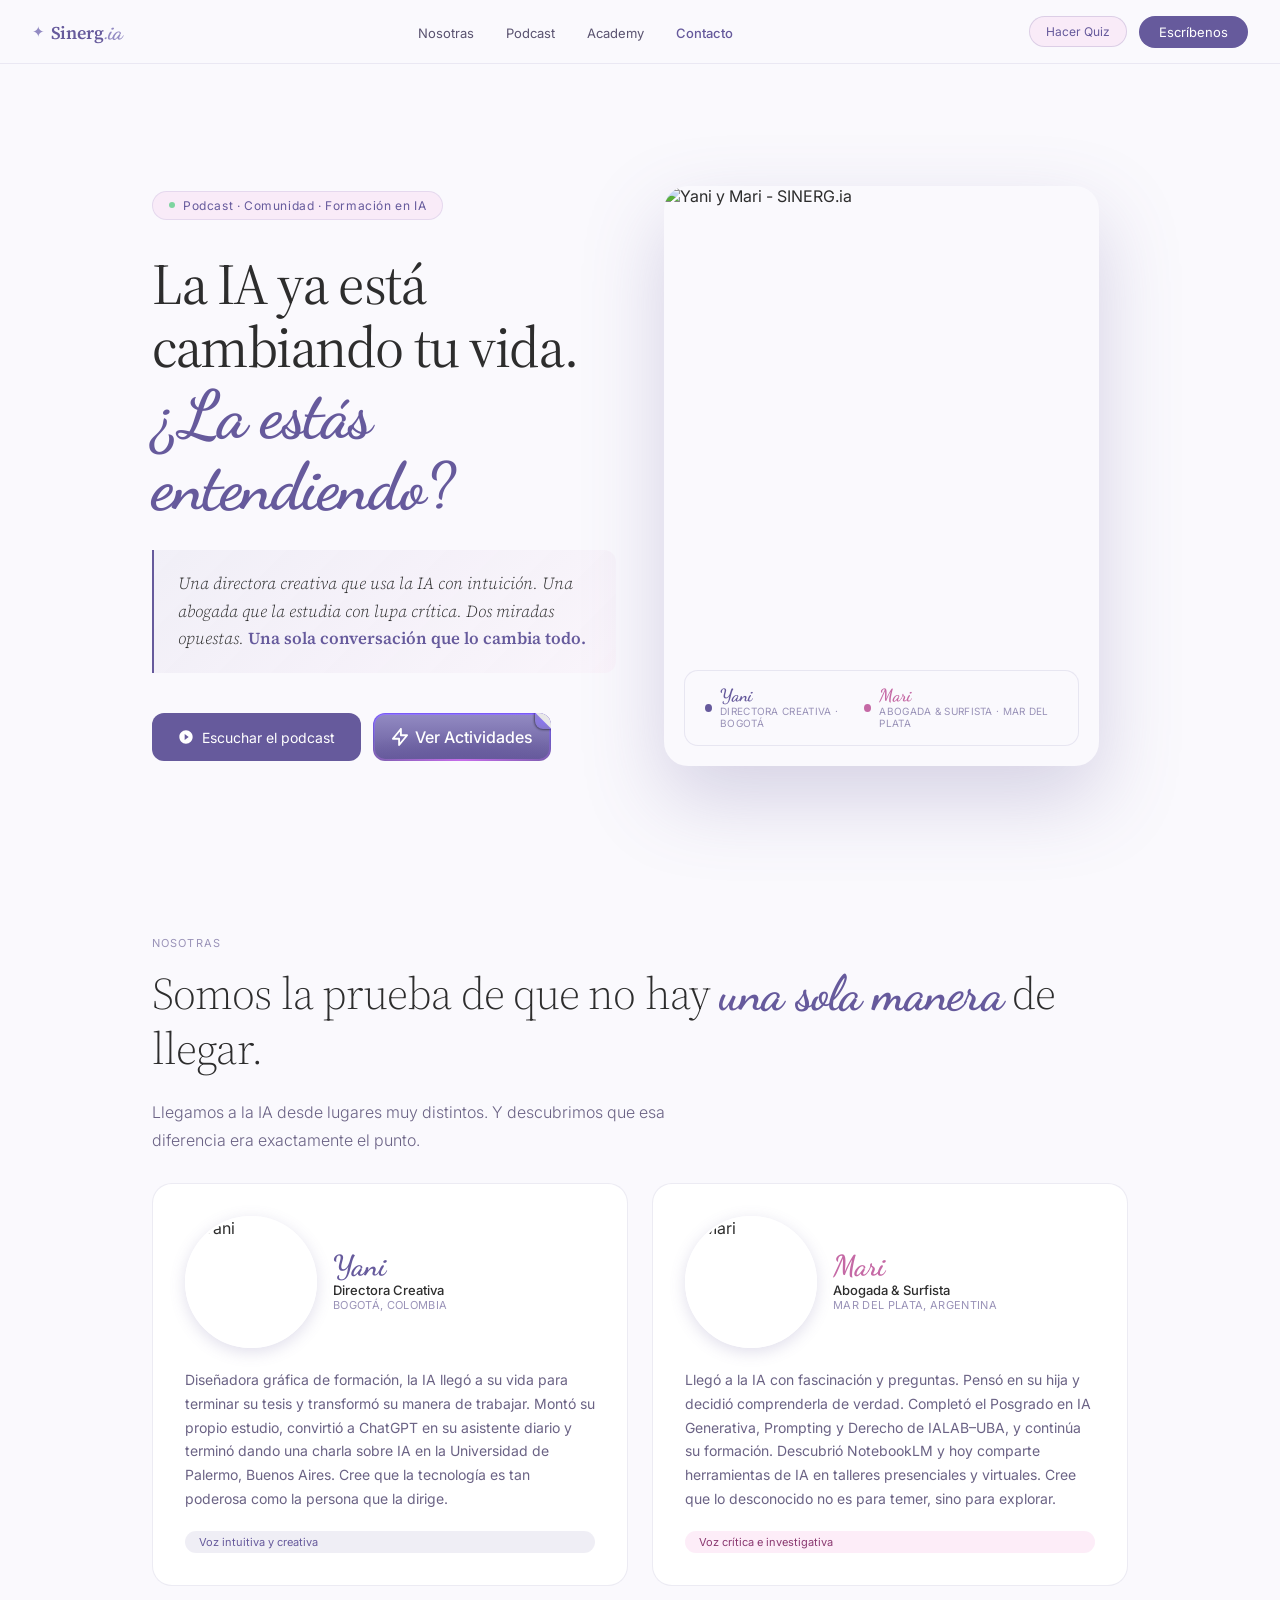
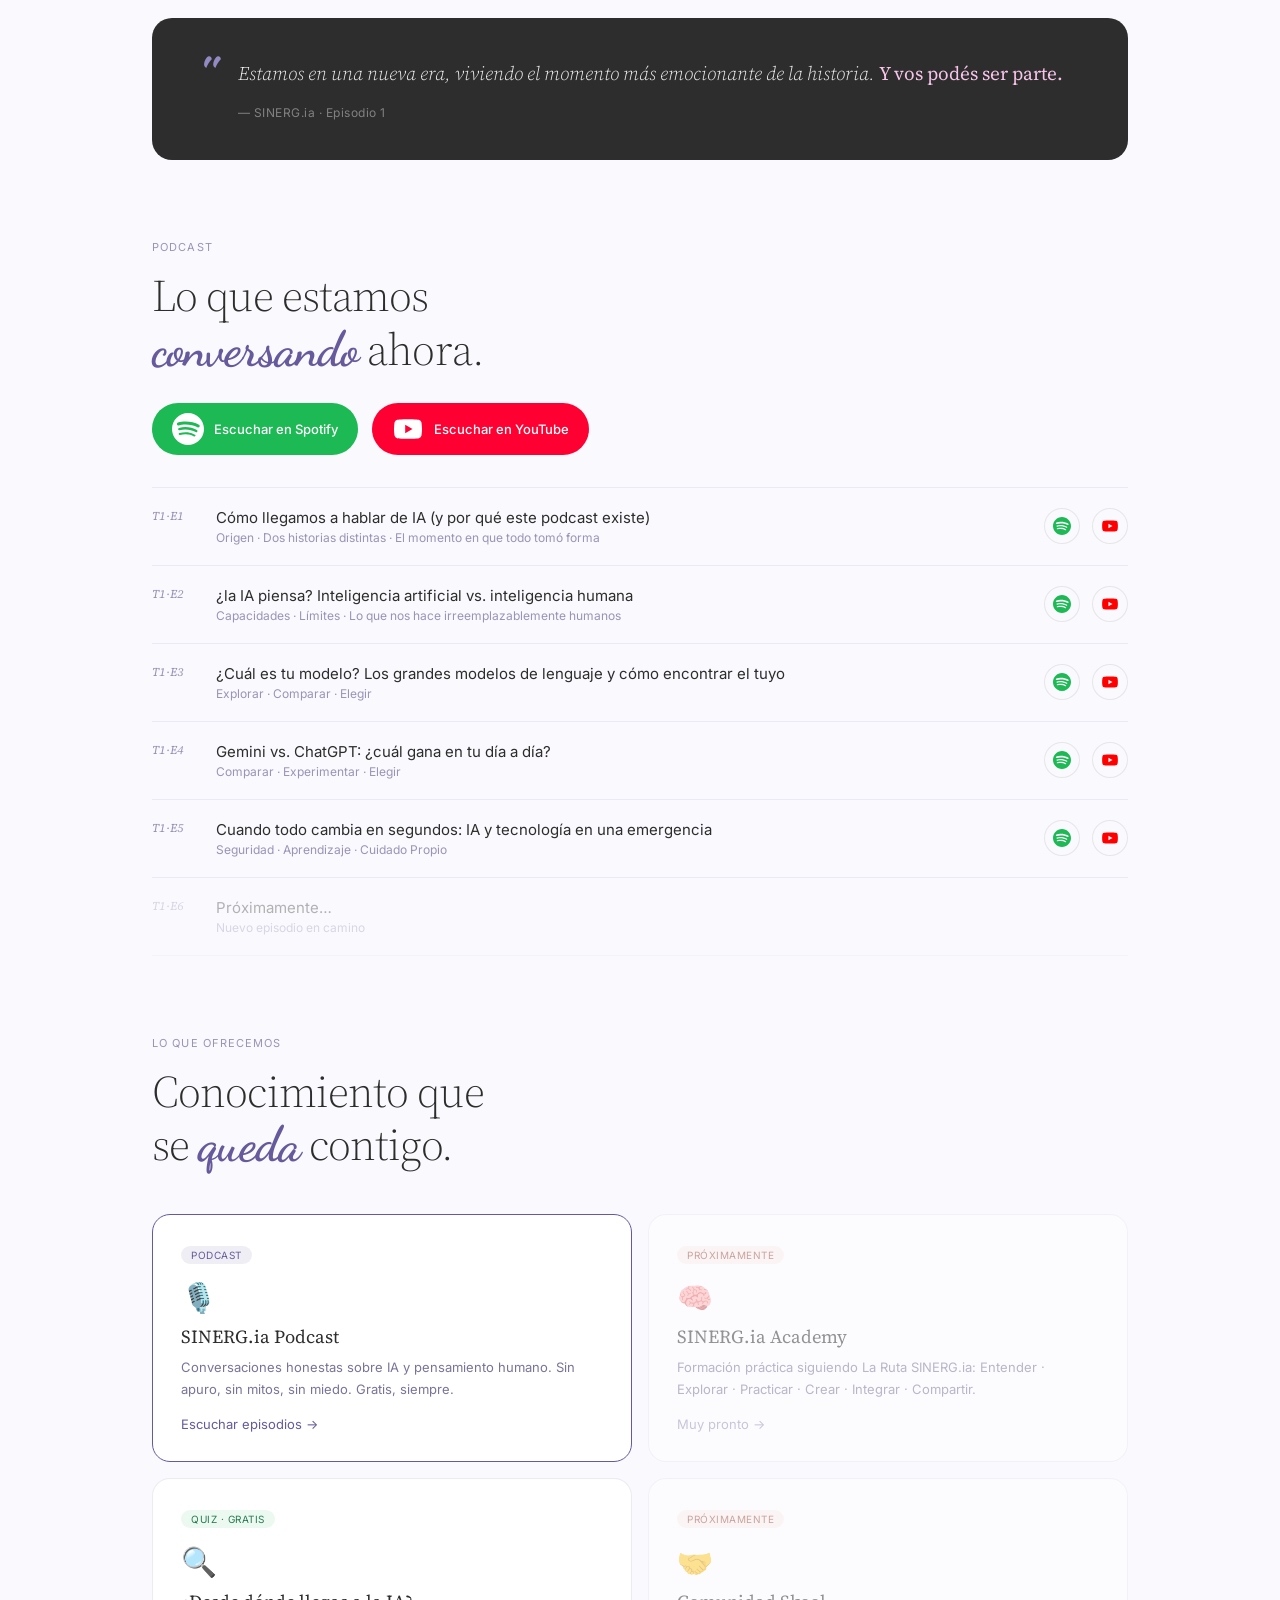
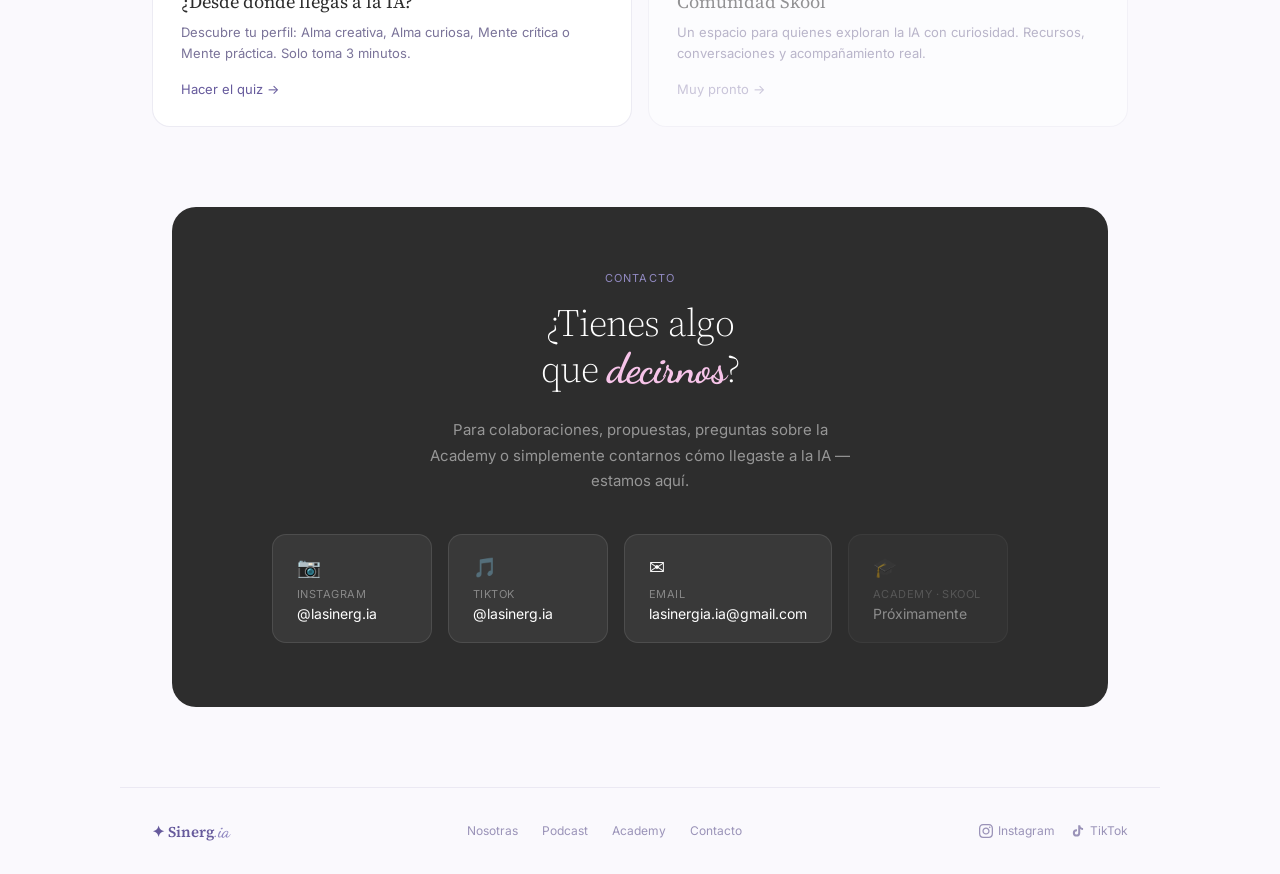
==== commit 62a90360: "Major Fix  Update - Se identó el codigo de todos los archivos, se agrego el ep5" ====
--- a/index.html
+++ b/index.html
@@ -181,100 +181,160 @@
 
     <a href="https://www.youtube.com/@La-SinergIa/videos" target="_blank" rel="noopener" class="youtube-badge">
       <svg class="youtube-icon" viewBox="0 0 32 32">
-        <path d="M29.41,9.26a3.5,3.5,0,0,0-2.47-2.47C24.76,6.2,16,6.2,16,6.2s-8.76,0-10.94.59A3.5,3.5,0,0,0,2.59,9.26,36.13,36.13,0,0,0,2,16a36.13,36.13,0,0,0,.59,6.74,3.5,3.5,0,0,0,2.47,2.47C7.24,25.8,16,25.8,16,25.8s8.76,0,10.94-.59a3.5,3.5,0,0,0,2.47-2.47A36.13,36.13,0,0,0,30,16,36.13,36.13,0,0,0,29.41,9.26ZM13.2,20.2V11.8L20.47,16Z"/>
+        <path
+          d="M29.41,9.26a3.5,3.5,0,0,0-2.47-2.47C24.76,6.2,16,6.2,16,6.2s-8.76,0-10.94.59A3.5,3.5,0,0,0,2.59,9.26,36.13,36.13,0,0,0,2,16a36.13,36.13,0,0,0,.59,6.74,3.5,3.5,0,0,0,2.47,2.47C7.24,25.8,16,25.8,16,25.8s8.76,0,10.94-.59a3.5,3.5,0,0,0,2.47-2.47A36.13,36.13,0,0,0,30,16,36.13,36.13,0,0,0,29.41,9.26ZM13.2,20.2V11.8L20.47,16Z" />
       </svg>
       Escuchar en YouTube
     </a>
 
     <div class="ep-list">
-  
-  <div class="ep-row">
-    <span class="ep-num">T1·E1</span>
-    <div class="ep-info">
-      <div class="ep-text">
-        <div class="ep-t">Cómo llegamos a hablar de IA (y por qué este podcast existe)</div>
-        <div class="ep-m">Origen · Dos historias distintas · El momento en que todo tomó forma</div>
-      </div>
-      
-      <div class="ep-actions">
-        <a href="https://open.spotify.com/episode/08Hg5cR4Zek5SxN3eGIysj?si=SkzqdaQOQ-aRsgpDWsfE1w" target="_blank" rel="noopener" class="icon-link spotify-link" aria-label="Escuchar en Spotify">
-          <svg viewBox="0 0 24 24"><path d="M12 0C5.4 0 0 5.4 0 12s5.4 12 12 12 12-5.4 12-12S18.66 0 12 0zm5.521 17.34c-.24.359-.66.48-1.021.24-2.82-1.74-6.36-2.101-10.561-1.141-.418.122-.779-.179-.899-.539-.12-.421.18-.78.54-.9 4.56-1.021 8.52-.6 11.64 1.32.42.18.479.659.301 1.02zm1.44-3.3c-.301.42-.841.6-1.262.3-3.239-1.98-8.159-2.58-11.939-1.38-.479.12-1.02-.12-1.14-.6-.12-.48.12-1.021.6-1.141C9.6 9.9 15 10.561 18.72 12.84c.361.181.54.78.241 1.2zm.12-3.36C15.24 8.4 8.82 8.16 5.16 9.301c-.6.179-1.2-.181-1.38-.721-.18-.601.18-1.2.72-1.381 4.26-1.26 11.28-1.02 15.721 1.621.539.3.719 1.02.419 1.56-.299.421-1.02.599-1.559.3z" /></svg>
-        </a>
-        <a href="https://www.youtube.com/watch?v=9T9XXw-fKSA" target="_blank" rel="noopener" class="icon-link youtube-link" aria-label="Escuchar en YouTube">
-          <svg viewBox="0 0 32 32"><path d="M29.41,9.26a3.5,3.5,0,0,0-2.47-2.47C24.76,6.2,16,6.2,16,6.2s-8.76,0-10.94.59A3.5,3.5,0,0,0,2.59,9.26,36.13,36.13,0,0,0,2,16a36.13,36.13,0,0,0,.59,6.74,3.5,3.5,0,0,0,2.47,2.47C7.24,25.8,16,25.8,16,25.8s8.76,0,10.94-.59a3.5,3.5,0,0,0,2.47-2.47A36.13,36.13,0,0,0,30,16,36.13,36.13,0,0,0,29.41,9.26ZM13.2,20.2V11.8L20.47,16Z"/></svg>
-        </a>
-      </div>
-    </div>
-  </div>
-  
-  <div class="ep-row">
-    <span class="ep-num">T1·E2</span>
-    <div class="ep-info">
-      <div class="ep-text">
-        <div class="ep-t">¿la IA piensa? Inteligencia artificial vs. inteligencia humana</div>
-        <div class="ep-m">Capacidades · Límites · Lo que nos hace irreemplazablemente humanos</div>
-      </div>
-      
-      <div class="ep-actions">
-        <a href="https://open.spotify.com/episode/38Uk12dXip8n79DcUmM8Nn?si=Y67qgUufR56BEmg6MNPtkA" target="_blank" rel="noopener" class="icon-link spotify-link" aria-label="Escuchar en Spotify">
-          <svg viewBox="0 0 24 24"><path d="M12 0C5.4 0 0 5.4 0 12s5.4 12 12 12 12-5.4 12-12S18.66 0 12 0zm5.521 17.34c-.24.359-.66.48-1.021.24-2.82-1.74-6.36-2.101-10.561-1.141-.418.122-.779-.179-.899-.539-.12-.421.18-.78.54-.9 4.56-1.021 8.52-.6 11.64 1.32.42.18.479.659.301 1.02zm1.44-3.3c-.301.42-.841.6-1.262.3-3.239-1.98-8.159-2.58-11.939-1.38-.479.12-1.02-.12-1.14-.6-.12-.48.12-1.021.6-1.141C9.6 9.9 15 10.561 18.72 12.84c.361.181.54.78.241 1.2zm.12-3.36C15.24 8.4 8.82 8.16 5.16 9.301c-.6.179-1.2-.181-1.38-.721-.18-.601.18-1.2.72-1.381 4.26-1.26 11.28-1.02 15.721 1.621.539.3.719 1.02.419 1.56-.299.421-1.02.599-1.559.3z" /></svg>
-        </a>
-        <a href="https://www.youtube.com/watch?v=Sm11JhgMOEM" target="_blank" rel="noopener" class="icon-link youtube-link" aria-label="Escuchar en YouTube">
-          <svg viewBox="0 0 32 32"><path d="M29.41,9.26a3.5,3.5,0,0,0-2.47-2.47C24.76,6.2,16,6.2,16,6.2s-8.76,0-10.94.59A3.5,3.5,0,0,0,2.59,9.26,36.13,36.13,0,0,0,2,16a36.13,36.13,0,0,0,.59,6.74,3.5,3.5,0,0,0,2.47,2.47C7.24,25.8,16,25.8,16,25.8s8.76,0,10.94-.59a3.5,3.5,0,0,0,2.47-2.47A36.13,36.13,0,0,0,30,16,36.13,36.13,0,0,0,29.41,9.26ZM13.2,20.2V11.8L20.47,16Z"/></svg>
-        </a>
-      </div>
-    </div>
-  </div>
-  
-  <div class="ep-row">
-    <span class="ep-num">T1·E3</span>
-    <div class="ep-info">
-      <div class="ep-text">
-        <div class="ep-t">¿Cuál es tu modelo? Los grandes modelos de lenguaje y cómo encontrar el tuyo
-        </div>
-        <div class="ep-m">Explorar · Comparar · Elegir</div>
-      </div>
-      
-      <div class="ep-actions">
-        <a href="https://open.spotify.com/episode/696JnuHlu9iKPBfn156Ret" target="_blank" rel="noopener" class="icon-link spotify-link" aria-label="Escuchar en Spotify">
-          <svg viewBox="0 0 24 24"><path d="M12 0C5.4 0 0 5.4 0 12s5.4 12 12 12 12-5.4 12-12S18.66 0 12 0zm5.521 17.34c-.24.359-.66.48-1.021.24-2.82-1.74-6.36-2.101-10.561-1.141-.418.122-.779-.179-.899-.539-.12-.421.18-.78.54-.9 4.56-1.021 8.52-.6 11.64 1.32.42.18.479.659.301 1.02zm1.44-3.3c-.301.42-.841.6-1.262.3-3.239-1.98-8.159-2.58-11.939-1.38-.479.12-1.02-.12-1.14-.6-.12-.48.12-1.021.6-1.141C9.6 9.9 15 10.561 18.72 12.84c.361.181.54.78.241 1.2zm.12-3.36C15.24 8.4 8.82 8.16 5.16 9.301c-.6.179-1.2-.181-1.38-.721-.18-.601.18-1.2.72-1.381 4.26-1.26 11.28-1.02 15.721 1.621.539.3.719 1.02.419 1.56-.299.421-1.02.599-1.559.3z" /></svg>
-        </a>
-        <a href="https://www.youtube.com/watch?v=6WVGUWzrOdA" target="_blank" rel="noopener" class="icon-link youtube-link" aria-label="Escuchar en YouTube">
-          <svg viewBox="0 0 32 32"><path d="M29.41,9.26a3.5,3.5,0,0,0-2.47-2.47C24.76,6.2,16,6.2,16,6.2s-8.76,0-10.94.59A3.5,3.5,0,0,0,2.59,9.26,36.13,36.13,0,0,0,2,16a36.13,36.13,0,0,0,.59,6.74,3.5,3.5,0,0,0,2.47,2.47C7.24,25.8,16,25.8,16,25.8s8.76,0,10.94-.59a3.5,3.5,0,0,0,2.47-2.47A36.13,36.13,0,0,0,30,16,36.13,36.13,0,0,0,29.41,9.26ZM13.2,20.2V11.8L20.47,16Z"/></svg>
-        </a>
-      </div>
-    </div>
-  </div>
-
-  <div class="ep-row">
-    <span class="ep-num">T1·E4</span>
-    <div class="ep-info">
-      <div class="ep-text">
-        <div class="ep-t">Gemini vs. ChatGPT: ¿cuál gana en tu día a día?</div>
-        <div class="ep-m">Comparar · Experimentar · Elegir</div>
-      </div>
-
-      <div class="ep-actions">
-        <a href="https://open.spotify.com/episode/0skd7z8SgoLJ7acml5aItE?si=PcGLeLHbSEWh62l1UHuRtw" target="_blank" rel="noopener" class="icon-link spotify-link" aria-label="Escuchar en Spotify">
-          <svg viewBox="0 0 24 24"><path d="M12 0C5.4 0 0 5.4 0 12s5.4 12 12 12 12-5.4 12-12S18.66 0 12 0zm5.521 17.34c-.24.359-.66.48-1.021.24-2.82-1.74-6.36-2.101-10.561-1.141-.418.122-.779-.179-.899-.539-.12-.421.18-.78.54-.9 4.56-1.021 8.52-.6 11.64 1.32.42.18.479.659.301 1.02zm1.44-3.3c-.301.42-.841.6-1.262.3-3.239-1.98-8.159-2.58-11.939-1.38-.479.12-1.02-.12-1.14-.6-.12-.48.12-1.021.6-1.141C9.6 9.9 15 10.561 18.72 12.84c.361.181.54.78.241 1.2zm.12-3.36C15.24 8.4 8.82 8.16 5.16 9.301c-.6.179-1.2-.181-1.38-.721-.18-.601.18-1.2.72-1.381 4.26-1.26 11.28-1.02 15.721 1.621.539.3.719 1.02.419 1.56-.299.421-1.02.599-1.559.3z" /></svg>
-        </a>
-        <a href="https://www.youtube.com/watch?v=2THM3_KMwl0&t=68s" target="_blank" rel="noopener" class="icon-link youtube-link" aria-label="Escuchar en YouTube">
-          <svg viewBox="0 0 32 32"><path d="M29.41,9.26a3.5,3.5,0,0,0-2.47-2.47C24.76,6.2,16,6.2,16,6.2s-8.76,0-10.94.59A3.5,3.5,0,0,0,2.59,9.26,36.13,36.13,0,0,0,2,16a36.13,36.13,0,0,0,.59,6.74,3.5,3.5,0,0,0,2.47,2.47C7.24,25.8,16,25.8,16,25.8s8.76,0,10.94-.59a3.5,3.5,0,0,0,2.47-2.47A36.13,36.13,0,0,0,30,16,36.13,36.13,0,0,0,29.41,9.26ZM13.2,20.2V11.8L20.47,16Z"/></svg>
-        </a>
-      </div>
-    </div>
-  </div>
-      
+
+      <div class="ep-row">
+        <span class="ep-num">T1·E1</span>
+        <div class="ep-info">
+          <div class="ep-text">
+            <div class="ep-t">Cómo llegamos a hablar de IA (y por qué este podcast existe)</div>
+            <div class="ep-m">Origen · Dos historias distintas · El momento en que todo tomó forma</div>
+          </div>
+
+          <div class="ep-actions">
+            <a href="https://open.spotify.com/episode/08Hg5cR4Zek5SxN3eGIysj" target="_blank" rel="noopener"
+              class="icon-link spotify-link" aria-label="Escuchar en Spotify">
+              <svg viewBox="0 0 24 24">
+                <path
+                  d="M12 0C5.4 0 0 5.4 0 12s5.4 12 12 12 12-5.4 12-12S18.66 0 12 0zm5.521 17.34c-.24.359-.66.48-1.021.24-2.82-1.74-6.36-2.101-10.561-1.141-.418.122-.779-.179-.899-.539-.12-.421.18-.78.54-.9 4.56-1.021 8.52-.6 11.64 1.32.42.18.479.659.301 1.02zm1.44-3.3c-.301.42-.841.6-1.262.3-3.239-1.98-8.159-2.58-11.939-1.38-.479.12-1.02-.12-1.14-.6-.12-.48.12-1.021.6-1.141C9.6 9.9 15 10.561 18.72 12.84c.361.181.54.78.241 1.2zm.12-3.36C15.24 8.4 8.82 8.16 5.16 9.301c-.6.179-1.2-.181-1.38-.721-.18-.601.18-1.2.72-1.381 4.26-1.26 11.28-1.02 15.721 1.621.539.3.719 1.02.419 1.56-.299.421-1.02.599-1.559.3z" />
+              </svg>
+            </a>
+            <a href="https://www.youtube.com/watch?v=9T9XXw-fKSA" target="_blank" rel="noopener"
+              class="icon-link youtube-link" aria-label="Escuchar en YouTube">
+              <svg viewBox="0 0 32 32">
+                <path
+                  d="M29.41,9.26a3.5,3.5,0,0,0-2.47-2.47C24.76,6.2,16,6.2,16,6.2s-8.76,0-10.94.59A3.5,3.5,0,0,0,2.59,9.26,36.13,36.13,0,0,0,2,16a36.13,36.13,0,0,0,.59,6.74,3.5,3.5,0,0,0,2.47,2.47C7.24,25.8,16,25.8,16,25.8s8.76,0,10.94-.59a3.5,3.5,0,0,0,2.47-2.47A36.13,36.13,0,0,0,30,16,36.13,36.13,0,0,0,29.41,9.26ZM13.2,20.2V11.8L20.47,16Z" />
+              </svg>
+            </a>
+          </div>
+        </div>
+      </div>
+
+      <div class="ep-row">
+        <span class="ep-num">T1·E2</span>
+        <div class="ep-info">
+          <div class="ep-text">
+            <div class="ep-t">¿la IA piensa? Inteligencia artificial vs. inteligencia humana</div>
+            <div class="ep-m">Capacidades · Límites · Lo que nos hace irreemplazablemente humanos</div>
+          </div>
+
+          <div class="ep-actions">
+            <a href="https://open.spotify.com/episode/38Uk12dXip8n79DcUmM8Nn" target="_blank" rel="noopener"
+              class="icon-link spotify-link" aria-label="Escuchar en Spotify">
+              <svg viewBox="0 0 24 24">
+                <path
+                  d="M12 0C5.4 0 0 5.4 0 12s5.4 12 12 12 12-5.4 12-12S18.66 0 12 0zm5.521 17.34c-.24.359-.66.48-1.021.24-2.82-1.74-6.36-2.101-10.561-1.141-.418.122-.779-.179-.899-.539-.12-.421.18-.78.54-.9 4.56-1.021 8.52-.6 11.64 1.32.42.18.479.659.301 1.02zm1.44-3.3c-.301.42-.841.6-1.262.3-3.239-1.98-8.159-2.58-11.939-1.38-.479.12-1.02-.12-1.14-.6-.12-.48.12-1.021.6-1.141C9.6 9.9 15 10.561 18.72 12.84c.361.181.54.78.241 1.2zm.12-3.36C15.24 8.4 8.82 8.16 5.16 9.301c-.6.179-1.2-.181-1.38-.721-.18-.601.18-1.2.72-1.381 4.26-1.26 11.28-1.02 15.721 1.621.539.3.719 1.02.419 1.56-.299.421-1.02.599-1.559.3z" />
+              </svg>
+            </a>
+            <a href="https://www.youtube.com/watch?v=Sm11JhgMOEM" target="_blank" rel="noopener"
+              class="icon-link youtube-link" aria-label="Escuchar en YouTube">
+              <svg viewBox="0 0 32 32">
+                <path
+                  d="M29.41,9.26a3.5,3.5,0,0,0-2.47-2.47C24.76,6.2,16,6.2,16,6.2s-8.76,0-10.94.59A3.5,3.5,0,0,0,2.59,9.26,36.13,36.13,0,0,0,2,16a36.13,36.13,0,0,0,.59,6.74,3.5,3.5,0,0,0,2.47,2.47C7.24,25.8,16,25.8,16,25.8s8.76,0,10.94-.59a3.5,3.5,0,0,0,2.47-2.47A36.13,36.13,0,0,0,30,16,36.13,36.13,0,0,0,29.41,9.26ZM13.2,20.2V11.8L20.47,16Z" />
+              </svg>
+            </a>
+          </div>
+        </div>
+      </div>
+
+      <div class="ep-row">
+        <span class="ep-num">T1·E3</span>
+        <div class="ep-info">
+          <div class="ep-text">
+            <div class="ep-t">¿Cuál es tu modelo? Los grandes modelos de lenguaje y cómo encontrar el tuyo
+            </div>
+            <div class="ep-m">Explorar · Comparar · Elegir</div>
+          </div>
+
+          <div class="ep-actions">
+            <a href="https://open.spotify.com/episode/696JnuHlu9iKPBfn156Ret" target="_blank" rel="noopener"
+              class="icon-link spotify-link" aria-label="Escuchar en Spotify">
+              <svg viewBox="0 0 24 24">
+                <path
+                  d="M12 0C5.4 0 0 5.4 0 12s5.4 12 12 12 12-5.4 12-12S18.66 0 12 0zm5.521 17.34c-.24.359-.66.48-1.021.24-2.82-1.74-6.36-2.101-10.561-1.141-.418.122-.779-.179-.899-.539-.12-.421.18-.78.54-.9 4.56-1.021 8.52-.6 11.64 1.32.42.18.479.659.301 1.02zm1.44-3.3c-.301.42-.841.6-1.262.3-3.239-1.98-8.159-2.58-11.939-1.38-.479.12-1.02-.12-1.14-.6-.12-.48.12-1.021.6-1.141C9.6 9.9 15 10.561 18.72 12.84c.361.181.54.78.241 1.2zm.12-3.36C15.24 8.4 8.82 8.16 5.16 9.301c-.6.179-1.2-.181-1.38-.721-.18-.601.18-1.2.72-1.381 4.26-1.26 11.28-1.02 15.721 1.621.539.3.719 1.02.419 1.56-.299.421-1.02.599-1.559.3z" />
+              </svg>
+            </a>
+            <a href="https://www.youtube.com/watch?v=6WVGUWzrOdA" target="_blank" rel="noopener"
+              class="icon-link youtube-link" aria-label="Escuchar en YouTube">
+              <svg viewBox="0 0 32 32">
+                <path
+                  d="M29.41,9.26a3.5,3.5,0,0,0-2.47-2.47C24.76,6.2,16,6.2,16,6.2s-8.76,0-10.94.59A3.5,3.5,0,0,0,2.59,9.26,36.13,36.13,0,0,0,2,16a36.13,36.13,0,0,0,.59,6.74,3.5,3.5,0,0,0,2.47,2.47C7.24,25.8,16,25.8,16,25.8s8.76,0,10.94-.59a3.5,3.5,0,0,0,2.47-2.47A36.13,36.13,0,0,0,30,16,36.13,36.13,0,0,0,29.41,9.26ZM13.2,20.2V11.8L20.47,16Z" />
+              </svg>
+            </a>
+          </div>
+        </div>
+      </div>
+
+      <div class="ep-row">
+        <span class="ep-num">T1·E4</span>
+        <div class="ep-info">
+          <div class="ep-text">
+            <div class="ep-t">Gemini vs. ChatGPT: ¿cuál gana en tu día a día?</div>
+            <div class="ep-m">Comparar · Experimentar · Elegir</div>
+          </div>
+
+          <div class="ep-actions">
+            <a href="https://open.spotify.com/episode/0skd7z8SgoLJ7acml5aItE" target="_blank" rel="noopener"
+              class="icon-link spotify-link" aria-label="Escuchar en Spotify">
+              <svg viewBox="0 0 24 24">
+                <path
+                  d="M12 0C5.4 0 0 5.4 0 12s5.4 12 12 12 12-5.4 12-12S18.66 0 12 0zm5.521 17.34c-.24.359-.66.48-1.021.24-2.82-1.74-6.36-2.101-10.561-1.141-.418.122-.779-.179-.899-.539-.12-.421.18-.78.54-.9 4.56-1.021 8.52-.6 11.64 1.32.42.18.479.659.301 1.02zm1.44-3.3c-.301.42-.841.6-1.262.3-3.239-1.98-8.159-2.58-11.939-1.38-.479.12-1.02-.12-1.14-.6-.12-.48.12-1.021.6-1.141C9.6 9.9 15 10.561 18.72 12.84c.361.181.54.78.241 1.2zm.12-3.36C15.24 8.4 8.82 8.16 5.16 9.301c-.6.179-1.2-.181-1.38-.721-.18-.601.18-1.2.72-1.381 4.26-1.26 11.28-1.02 15.721 1.621.539.3.719 1.02.419 1.56-.299.421-1.02.599-1.559.3z" />
+              </svg>
+            </a>
+            <a href="https://www.youtube.com/watch?v=2THM3_KMwl0" target="_blank" rel="noopener"
+              class="icon-link youtube-link" aria-label="Escuchar en YouTube">
+              <svg viewBox="0 0 32 32">
+                <path
+                  d="M29.41,9.26a3.5,3.5,0,0,0-2.47-2.47C24.76,6.2,16,6.2,16,6.2s-8.76,0-10.94.59A3.5,3.5,0,0,0,2.59,9.26,36.13,36.13,0,0,0,2,16a36.13,36.13,0,0,0,.59,6.74,3.5,3.5,0,0,0,2.47,2.47C7.24,25.8,16,25.8,16,25.8s8.76,0,10.94-.59a3.5,3.5,0,0,0,2.47-2.47A36.13,36.13,0,0,0,30,16,36.13,36.13,0,0,0,29.41,9.26ZM13.2,20.2V11.8L20.47,16Z" />
+              </svg>
+            </a>
+          </div>
+        </div>
+      </div>
+
+      <div class="ep-row">
+        <span class="ep-num">T1·E5</span>
+        <div class="ep-info">
+          <div class="ep-text">
+            <div class="ep-t">Cuando todo cambia en segundos: IA y tecnología en una emergencia</div>
+            <div class="ep-m">Seguridad · Aprendizaje · Cuidado Propio</div>
+          </div>
+
+          <div class="ep-actions">
+            <a href="https://open.spotify.com/episode/00RJ8yXUJErxxoAGjBDKpF" target="_blank" rel="noopener"
+              class="icon-link spotify-link" aria-label="Escuchar en Spotify">
+              <svg viewBox="0 0 24 24">
+                <path
+                  d="M12 0C5.4 0 0 5.4 0 12s5.4 12 12 12 12-5.4 12-12S18.66 0 12 0zm5.521 17.34c-.24.359-.66.48-1.021.24-2.82-1.74-6.36-2.101-10.561-1.141-.418.122-.779-.179-.899-.539-.12-.421.18-.78.54-.9 4.56-1.021 8.52-.6 11.64 1.32.42.18.479.659.301 1.02zm1.44-3.3c-.301.42-.841.6-1.262.3-3.239-1.98-8.159-2.58-11.939-1.38-.479.12-1.02-.12-1.14-.6-.12-.48.12-1.021.6-1.141C9.6 9.9 15 10.561 18.72 12.84c.361.181.54.78.241 1.2zm.12-3.36C15.24 8.4 8.82 8.16 5.16 9.301c-.6.179-1.2-.181-1.38-.721-.18-.601.18-1.2.72-1.381 4.26-1.26 11.28-1.02 15.721 1.621.539.3.719 1.02.419 1.56-.299.421-1.02.599-1.559.3z" />
+              </svg>
+            </a>
+            <a href="https://www.youtube.com/watch?v=ZEm8DQBtn48" target="_blank" rel="noopener"
+              class="icon-link youtube-link" aria-label="Escuchar en YouTube">
+              <svg viewBox="0 0 32 32">
+                <path
+                  d="M29.41,9.26a3.5,3.5,0,0,0-2.47-2.47C24.76,6.2,16,6.2,16,6.2s-8.76,0-10.94.59A3.5,3.5,0,0,0,2.59,9.26,36.13,36.13,0,0,0,2,16a36.13,36.13,0,0,0,.59,6.74,3.5,3.5,0,0,0,2.47,2.47C7.24,25.8,16,25.8,16,25.8s8.76,0,10.94-.59a3.5,3.5,0,0,0,2.47-2.47A36.13,36.13,0,0,0,30,16,36.13,36.13,0,0,0,29.41,9.26ZM13.2,20.2V11.8L20.47,16Z" />
+              </svg>
+            </a>
+          </div>
+        </div>
+      </div>
+
       <div class="ep-row dimmed">
-    <span class="ep-num">T1·E5</span>
-    <div class="ep-info">
-      <div class="ep-text">
-        <div class="ep-t">Próximamente…</div>
-        <div class="ep-m">Nuevo episodio en camino</div>
-      </div>
-    </div>
-  </div>
-</div>
+        <span class="ep-num">T1·E6</span>
+        <div class="ep-info">
+          <div class="ep-text">
+            <div class="ep-t">Próximamente…</div>
+            <div class="ep-m">Nuevo episodio en camino</div>
+          </div>
+        </div>
+      </div>
+    </div>
   </section>
 
   <!-- OFERTA -->
@@ -388,4 +448,4 @@
   <script src="/js/viewCommit.js"></script>
 </body>
 
-</html>
+</html>
--- a/css/styles.css
+++ b/css/styles.css
@@ -4,10 +4,16 @@
    Fuentes: Dancing Script · Source Serif 4 · Inter
    ============================================ */
 
-*, *::before, *::after { box-sizing: border-box; margin: 0; padding: 0; }
+*,
+*::before,
+*::after {
+  box-sizing: border-box;
+  margin: 0;
+  padding: 0;
+}
 
 :root {
-  --p:  #665a9c;
+  --p: #665a9c;
   --pm: #928ac2;
   --pk: #f7c4e9;
   --bl: #fbdad2;
@@ -20,295 +26,985 @@
   --sa: 'Inter', system-ui, sans-serif;
 }
 
-html { scroll-behavior: smooth; }
+html {
+  scroll-behavior: smooth;
+}
+
 body {
   font-family: var(--sa);
   background: var(--bg);
   color: var(--dk);
   -webkit-font-smoothing: antialiased;
   -webkit-user-select: none;
-  -ms-user-select: none;    
-  user-select: none; 
+  -ms-user-select: none;
+  user-select: none;
 }
 
 /* NAV */
 .nav {
-  position: sticky; top: 0; z-index: 100;
-  background: rgba(250,249,253,0.94); backdrop-filter: blur(16px);
-  border-bottom: 0.5px solid rgba(102,90,156,.1);
+  position: sticky;
+  top: 0;
+  z-index: 100;
+  background: rgba(250, 249, 253, 0.94);
+  backdrop-filter: blur(16px);
+  border-bottom: 0.5px solid rgba(102, 90, 156, .1);
   padding: 0 2rem;
-  display: flex; align-items: center; justify-content: space-between;
+  display: flex;
+  align-items: center;
+  justify-content: space-between;
   height: 64px;
 }
-.nav-logo { display: flex; align-items: center; gap: 8px; text-decoration: none; }
-.nav-stars { font-size: 15px; color: var(--pm); letter-spacing: -2px; }
-.nav-wordmark { font-family: var(--se); font-weight: 600; font-size: 18px; color: var(--p); letter-spacing: -0.01em; }
-.nav-wordmark em { font-family: var(--sc); font-weight: 700; font-style: normal; font-size: 22px; color: var(--pm); }
-.nav-links { display: flex; gap: 2rem; list-style: none; }
-.nav-links a { text-decoration: none; font-size: 13px; color: #5a5370; transition: color .2s; }
-.nav-links a:hover { color: var(--p); }
-.nav-right { display: flex; align-items: center; gap: 12px; }
+
+.nav-logo {
+  display: flex;
+  align-items: center;
+  gap: 8px;
+  text-decoration: none;
+}
+
+.nav-stars {
+  font-size: 15px;
+  color: var(--pm);
+  letter-spacing: -2px;
+}
+
+.nav-wordmark {
+  font-family: var(--se);
+  font-weight: 600;
+  font-size: 18px;
+  color: var(--p);
+  letter-spacing: -0.01em;
+}
+
+.nav-wordmark em {
+  font-family: var(--sc);
+  font-weight: 700;
+  font-style: normal;
+  font-size: 22px;
+  color: var(--pm);
+}
+
+.nav-links {
+  display: flex;
+  gap: 2rem;
+  list-style: none;
+}
+
+.nav-links a {
+  text-decoration: none;
+  font-size: 13px;
+  color: #5a5370;
+  transition: color .2s;
+}
+
+.nav-links a:hover {
+  color: var(--p);
+}
+
+.nav-right {
+  display: flex;
+  align-items: center;
+  gap: 12px;
+}
+
 .nav-quiz {
-  background: rgba(247,196,233,.25); color: var(--p);
-  padding: 7px 16px; border-radius: 100px; font-size: 12px; text-decoration: none;
-  border: 1px solid rgba(102,90,156,.2); transition: background .2s; white-space: nowrap;
-}
-.nav-quiz:hover { background: rgba(247,196,233,.5); }
+  background: rgba(247, 196, 233, .25);
+  color: var(--p);
+  padding: 7px 16px;
+  border-radius: 100px;
+  font-size: 12px;
+  text-decoration: none;
+  border: 1px solid rgba(102, 90, 156, .2);
+  transition: background .2s;
+  white-space: nowrap;
+}
+
+.nav-quiz:hover {
+  background: rgba(247, 196, 233, .5);
+}
+
 .nav-cta {
-  background: var(--p); color: white;
-  padding: 8px 20px; border-radius: 100px; font-size: 13px; text-decoration: none;
+  background: var(--p);
+  color: white;
+  padding: 8px 20px;
+  border-radius: 100px;
+  font-size: 13px;
+  text-decoration: none;
   transition: opacity .2s;
 }
-.nav-cta:hover { opacity: .85; }
+
+.nav-cta:hover {
+  opacity: .85;
+}
 
 /* HERO */
 .hero {
-  max-width: 1040px; margin: 0 auto;
+  max-width: 1040px;
+  margin: 0 auto;
   padding: 2rem 2rem 0rem;
-  display: grid; grid-template-columns: 1fr 1fr;
-  gap: 3rem; align-items: center; min-height: 88vh;
-}
+  display: grid;
+  grid-template-columns: 1fr 1fr;
+  gap: 3rem;
+  align-items: center;
+  min-height: 88vh;
+}
+
 .hero-eyebrow {
-  display: inline-flex; align-items: center; gap: 8px;
-  background: rgba(247,196,233,.25); color: var(--p);
-  padding: 6px 16px; border-radius: 100px; font-size: 12px; letter-spacing: .05em;
-  margin-bottom: 2rem; border: .5px solid rgba(146,138,194,.2);
-}
-.dot-live { width: 6px; height: 6px; border-radius: 50%; background: #7ed4a0; display: inline-block; }
+  display: inline-flex;
+  align-items: center;
+  gap: 8px;
+  background: rgba(247, 196, 233, .25);
+  color: var(--p);
+  padding: 6px 16px;
+  border-radius: 100px;
+  font-size: 12px;
+  letter-spacing: .05em;
+  margin-bottom: 2rem;
+  border: .5px solid rgba(146, 138, 194, .2);
+}
+
+.dot-live {
+  width: 6px;
+  height: 6px;
+  border-radius: 50%;
+  background: #7ed4a0;
+  display: inline-block;
+}
+
 .hero-h1 {
-  font-family: var(--se); font-size: clamp(2.6rem, 4.5vw, 3.8rem);
-  font-weight: 400; line-height: 1.1; letter-spacing: -.025em;
-  color: var(--dk); margin-bottom: 1.6rem;
-}
-.hero-h1 .sc { font-family: var(--sc); font-weight: 700; font-style: normal; color: var(--p); font-size: 1.15em; }
+  font-family: var(--se);
+  font-size: clamp(2.6rem, 4.5vw, 3.8rem);
+  font-weight: 400;
+  line-height: 1.1;
+  letter-spacing: -.025em;
+  color: var(--dk);
+  margin-bottom: 1.6rem;
+}
+
+.hero-h1 .sc {
+  font-family: var(--sc);
+  font-weight: 700;
+  font-style: normal;
+  color: var(--p);
+  font-size: 1.15em;
+}
+
 .hook-block {
-  background: linear-gradient(135deg, rgba(102,90,156,.06), rgba(247,196,233,.1));
-  border-left: 2.5px solid var(--p); border-radius: 0 12px 12px 0;
-  padding: 1.25rem 1.5rem; margin-bottom: 2.5rem;
-}
-.hook-block p { font-family: var(--se); font-size: 1.05rem; font-style: italic; color: var(--dk); line-height: 1.65; font-weight: 300; }
-.hook-block strong { font-style: normal; font-weight: 600; color: var(--p); }
-.hero-btns { display: flex; gap: 12px; flex-wrap: wrap; }
+  background: linear-gradient(135deg, rgba(102, 90, 156, .06), rgba(247, 196, 233, .1));
+  border-left: 2.5px solid var(--p);
+  border-radius: 0 12px 12px 0;
+  padding: 1.25rem 1.5rem;
+  margin-bottom: 2.5rem;
+}
+
+.hook-block p {
+  font-family: var(--se);
+  font-size: 1.05rem;
+  font-style: italic;
+  color: var(--dk);
+  line-height: 1.65;
+  font-weight: 300;
+}
+
+.hook-block strong {
+  font-style: normal;
+  font-weight: 600;
+  color: var(--p);
+}
+
+.hero-btns {
+  display: flex;
+  gap: 12px;
+  flex-wrap: wrap;
+}
+
 .btn-primary {
-  background: var(--p); color: white; padding: 13px 26px;
-  border-radius: 100px; text-decoration: none; font-size: 14px;
-  transition: opacity .2s; display: inline-flex; align-items: center; gap: 8px;
-}
-.btn-primary:hover { opacity: .85; }
+  background: var(--p);
+  color: white;
+  padding: 13px 26px;
+  border-radius: 100px;
+  text-decoration: none;
+  font-size: 14px;
+  transition: opacity .2s;
+  display: inline-flex;
+  align-items: center;
+  gap: 8px;
+}
+
+.btn-primary:hover {
+  opacity: .85;
+}
+
 .btn-secondary {
-  background: transparent; color: var(--p); padding: 12px 24px;
-  border-radius: 100px; text-decoration: none; font-size: 14px;
-  border: 1px solid rgba(102,90,156,.3); transition: border-color .2s;
-}
-.btn-secondary:hover { border-color: var(--p); }
+  background: transparent;
+  color: var(--p);
+  padding: 12px 24px;
+  border-radius: 100px;
+  text-decoration: none;
+  font-size: 14px;
+  border: 1px solid rgba(102, 90, 156, .3);
+  transition: border-color .2s;
+}
+
+.btn-secondary:hover {
+  border-color: var(--p);
+}
 
 /* HERO FOTO */
 .hero-photo-wrap {
-  position: relative; border-radius: 24px; overflow: hidden;
-  box-shadow: 0 32px 80px rgba(102,90,156,.25);
-  aspect-ratio: 3/4; max-height: 580px;
-}
-.hero-photo-wrap img { width: 100%; height: 100%; object-fit: cover; object-position: center top; display: block; }
+  position: relative;
+  border-radius: 24px;
+  overflow: hidden;
+  box-shadow: 0 32px 80px rgba(102, 90, 156, .25);
+  aspect-ratio: 3/4;
+  max-height: 580px;
+}
+
+.hero-photo-wrap img {
+  width: 100%;
+  height: 100%;
+  object-fit: cover;
+  object-position: center top;
+  display: block;
+}
+
 .hero-photo-label {
-  position: absolute; bottom: 1.25rem; left: 1.25rem; right: 1.25rem;
-  background: rgba(250,249,253,.88); backdrop-filter: blur(12px);
-  border-radius: 14px; padding: 1rem 1.25rem;
-  display: flex; justify-content: space-between; align-items: center;
-  border: .5px solid rgba(102,90,156,.12);
-}
-.host-pill { display: flex; align-items: center; gap: 8px; }
-.host-pill-dot { width: 8px; height: 8px; border-radius: 50%; }
-.dot-y { background: var(--p); }
-.dot-m { background: #c569a5; }
-.host-pill-name { font-family: var(--sc); font-size: 1.1rem; font-weight: 700; line-height: 1; }
-.hp-y { color: var(--p); }
-.hp-m { color: #c569a5; }
-.host-pill-role { font-size: 10px; color: var(--mu); letter-spacing: .03em; text-transform: uppercase; }
+  position: absolute;
+  bottom: 1.25rem;
+  left: 1.25rem;
+  right: 1.25rem;
+  background: rgba(250, 249, 253, .88);
+  backdrop-filter: blur(12px);
+  border-radius: 14px;
+  padding: 1rem 1.25rem;
+  display: flex;
+  justify-content: space-between;
+  align-items: center;
+  border: .5px solid rgba(102, 90, 156, .12);
+}
+
+.host-pill {
+  display: flex;
+  align-items: center;
+  gap: 8px;
+}
+
+.host-pill-dot {
+  width: 8px;
+  height: 8px;
+  border-radius: 50%;
+}
+
+.dot-y {
+  background: var(--p);
+}
+
+.dot-m {
+  background: #c569a5;
+}
+
+.host-pill-name {
+  font-family: var(--sc);
+  font-size: 1.1rem;
+  font-weight: 700;
+  line-height: 1;
+}
+
+.hp-y {
+  color: var(--p);
+}
+
+.hp-m {
+  color: #c569a5;
+}
+
+.host-pill-role {
+  font-size: 10px;
+  color: var(--mu);
+  letter-spacing: .03em;
+  text-transform: uppercase;
+}
 
 /* SECTIONS */
-.sec { max-width: 1040px; margin: 0 auto; padding: 5rem 2rem; }
-.eyebrow { font-size: 11px; letter-spacing: .1em; color: var(--mu); text-transform: uppercase; margin-bottom: 1rem; }
+.sec {
+  max-width: 1040px;
+  margin: 0 auto;
+  padding: 5rem 2rem;
+}
+
+.eyebrow {
+  font-size: 11px;
+  letter-spacing: .1em;
+  color: var(--mu);
+  text-transform: uppercase;
+  margin-bottom: 1rem;
+}
+
 .sec-title {
-  font-family: var(--se); font-size: clamp(2rem,3.5vw,2.8rem);
-  font-weight: 300; line-height: 1.15; letter-spacing: -.02em;
-  color: var(--dk); margin-bottom: 1.5rem;
-}
-.sec-title .sc { font-family: var(--sc); font-weight: 700; font-style: normal; color: var(--p); font-size: 1.1em; display: inline; }
-.sec-lead { font-size: 16px; color: #6b6385; line-height: 1.75; max-width: 580px; font-weight: 300; }
+  font-family: var(--se);
+  font-size: clamp(2rem, 3.5vw, 2.8rem);
+  font-weight: 300;
+  line-height: 1.15;
+  letter-spacing: -.02em;
+  color: var(--dk);
+  margin-bottom: 1.5rem;
+}
+
+.sec-title .sc {
+  font-family: var(--sc);
+  font-weight: 700;
+  font-style: normal;
+  color: var(--p);
+  font-size: 1.1em;
+  display: inline;
+}
+
+.sec-lead {
+  font-size: 16px;
+  color: #6b6385;
+  line-height: 1.75;
+  max-width: 580px;
+  font-weight: 300;
+}
 
 /* NOSOTRAS */
 .tension-bar {
-  display: flex; align-items: center; gap: 1.5rem;
-  background: var(--wh); border-radius: 16px;
-  border: .5px solid rgba(102,90,156,.12); padding: 1.75rem 2rem;
+  display: flex;
+  align-items: center;
+  gap: 1.5rem;
+  background: var(--wh);
+  border-radius: 16px;
+  border: .5px solid rgba(102, 90, 156, .12);
+  padding: 1.75rem 2rem;
   margin: 2.5rem 0;
 }
-.tb-side { flex: 1; }
-.tb-label { font-size: 10px; letter-spacing: .08em; text-transform: uppercase; color: var(--mu); margin-bottom: 6px; }
-.tb-name { font-family: var(--sc); font-size: 2rem; font-weight: 700; line-height: 1; }
-.tb-name.y { color: var(--p); }
-.tb-name.m { color: #c569a5; }
-.tb-desc { font-size: 13px; color: #6b6385; line-height: 1.6; margin-top: 6px; }
-.tb-div { display: flex; flex-direction: column; align-items: center; gap: 6px; }
-.tb-line { width: .5px; height: 40px; background: rgba(102,90,156,.2); }
-.tb-x { font-size: 12px; letter-spacing: .1em; color: var(--pm); }
-
-.about-grid { display: grid; grid-template-columns: 1fr 1fr; gap: 1.5rem; margin-top: 1.8rem; }
-.acard { background: var(--wh); border-radius: 20px; border: .5px solid rgba(102,90,156,.12); padding: 2rem; display: flex; flex-direction: column; }
-.acard-top { display: flex; align-items: center; gap: 1rem; margin-bottom: 1.25rem; }
-.acard-photo { width: 132px; height: 132px; border-radius: 50%; overflow: hidden; flex-shrink: 0; border: 2.5px solid var(--wh); box-shadow: 0 4px 16px rgba(102,90,156,.2); }
-.acard-photo img { width: 100%; height: 100%; object-fit: cover; object-position: top; }
-.acard-name { font-family: var(--sc); font-size: 1.8rem; font-weight: 700; line-height: 1; }
-.acard-name.y { color: var(--p); }
-.acard-name.m { color: #c569a5; }
-.acard-role { font-size: 13px; font-weight: 500; color: var(--dk); margin-top: 2px; }
-.acard-from { font-size: 11px; color: var(--mu); letter-spacing: .03em; text-transform: uppercase; }
-.acard-bio { font-size: 14px; color: #6b6385; line-height: 1.7; flex: 1; }
-.acard-badge { display: inline-block; margin-top: 1.25rem; font-size: 11px; padding: 4px 14px; border-radius: 100px; }
-.by { background: rgba(102,90,156,.1); color: var(--p); }
-.bm { background: rgba(247,196,233,.3); color: #8a3870; }
-
-.insight { background: var(--dk); border-radius: 20px; padding: 2.5rem; display: flex; gap: 1.5rem; margin-top: 2rem; }
-.iq { font-family: var(--sc); font-size: 5rem; font-weight: 700; color: var(--pm); line-height: .75; flex-shrink: 0; }
-.it { font-family: var(--se); font-size: 1.2rem; font-style: italic; color: rgba(255,255,255,.9); line-height: 1.65; font-weight: 300; }
-.it strong { font-style: normal; color: var(--pk); font-weight: 400; }
-.ia { font-size: 12px; color: rgba(255,255,255,.4); margin-top: 1rem; letter-spacing: .04em; }
+
+.tb-side {
+  flex: 1;
+}
+
+.tb-label {
+  font-size: 10px;
+  letter-spacing: .08em;
+  text-transform: uppercase;
+  color: var(--mu);
+  margin-bottom: 6px;
+}
+
+.tb-name {
+  font-family: var(--sc);
+  font-size: 2rem;
+  font-weight: 700;
+  line-height: 1;
+}
+
+.tb-name.y {
+  color: var(--p);
+}
+
+.tb-name.m {
+  color: #c569a5;
+}
+
+.tb-desc {
+  font-size: 13px;
+  color: #6b6385;
+  line-height: 1.6;
+  margin-top: 6px;
+}
+
+.tb-div {
+  display: flex;
+  flex-direction: column;
+  align-items: center;
+  gap: 6px;
+}
+
+.tb-line {
+  width: .5px;
+  height: 40px;
+  background: rgba(102, 90, 156, .2);
+}
+
+.tb-x {
+  font-size: 12px;
+  letter-spacing: .1em;
+  color: var(--pm);
+}
+
+.about-grid {
+  display: grid;
+  grid-template-columns: 1fr 1fr;
+  gap: 1.5rem;
+  margin-top: 1.8rem;
+}
+
+.acard {
+  background: var(--wh);
+  border-radius: 20px;
+  border: .5px solid rgba(102, 90, 156, .12);
+  padding: 2rem;
+  display: flex;
+  flex-direction: column;
+}
+
+.acard-top {
+  display: flex;
+  align-items: center;
+  gap: 1rem;
+  margin-bottom: 1.25rem;
+}
+
+.acard-photo {
+  width: 132px;
+  height: 132px;
+  border-radius: 50%;
+  overflow: hidden;
+  flex-shrink: 0;
+  border: 2.5px solid var(--wh);
+  box-shadow: 0 4px 16px rgba(102, 90, 156, .2);
+}
+
+.acard-photo img {
+  width: 100%;
+  height: 100%;
+  object-fit: cover;
+  object-position: top;
+}
+
+.acard-name {
+  font-family: var(--sc);
+  font-size: 1.8rem;
+  font-weight: 700;
+  line-height: 1;
+}
+
+.acard-name.y {
+  color: var(--p);
+}
+
+.acard-name.m {
+  color: #c569a5;
+}
+
+.acard-role {
+  font-size: 13px;
+  font-weight: 500;
+  color: var(--dk);
+  margin-top: 2px;
+}
+
+.acard-from {
+  font-size: 11px;
+  color: var(--mu);
+  letter-spacing: .03em;
+  text-transform: uppercase;
+}
+
+.acard-bio {
+  font-size: 14px;
+  color: #6b6385;
+  line-height: 1.7;
+  flex: 1;
+}
+
+.acard-badge {
+  display: inline-block;
+  margin-top: 1.25rem;
+  font-size: 11px;
+  padding: 4px 14px;
+  border-radius: 100px;
+}
+
+.by {
+  background: rgba(102, 90, 156, .1);
+  color: var(--p);
+}
+
+.bm {
+  background: rgba(247, 196, 233, .3);
+  color: #8a3870;
+}
+
+.insight {
+  background: var(--dk);
+  border-radius: 20px;
+  padding: 2.5rem;
+  display: flex;
+  gap: 1.5rem;
+  margin-top: 2rem;
+}
+
+.iq {
+  font-family: var(--sc);
+  font-size: 5rem;
+  font-weight: 700;
+  color: var(--pm);
+  line-height: .75;
+  flex-shrink: 0;
+}
+
+.it {
+  font-family: var(--se);
+  font-size: 1.2rem;
+  font-style: italic;
+  color: rgba(255, 255, 255, .9);
+  line-height: 1.65;
+  font-weight: 300;
+}
+
+.it strong {
+  font-style: normal;
+  color: var(--pk);
+  font-weight: 400;
+}
+
+.ia {
+  font-size: 12px;
+  color: rgba(255, 255, 255, .4);
+  margin-top: 1rem;
+  letter-spacing: .04em;
+}
 
 /* PODCAST */
 .spotify-badge {
-  display: inline-flex; align-items: center; gap: 10px;
-  background: #1DB954; color: white; padding: 10px 20px; border-radius: 100px;
-  text-decoration: none; font-size: 13px; font-weight: 500; margin-bottom: 2rem;
+  display: inline-flex;
+  align-items: center;
+  gap: 10px;
+  background: #1DB954;
+  color: white;
+  padding: 10px 20px;
+  border-radius: 100px;
+  text-decoration: none;
+  font-size: 13px;
+  font-weight: 500;
+  margin-bottom: 2rem;
   transition: opacity .2s;
   margin-right: 10px;
 }
 
-.spotify-icon { width: 32px; height: 32px; fill: white; }
-.spotify-badge:hover { opacity: .88; }
+.spotify-icon {
+  width: 32px;
+  height: 32px;
+  fill: white;
+}
+
+.spotify-badge:hover {
+  opacity: .88;
+}
 
 .youtube-badge {
-  display: inline-flex; align-items: center; gap: 10px;
-  background: #FF0033; color: white; padding: 10px 20px; border-radius: 100px;
-  text-decoration: none; font-size: 13px; font-weight: 500; margin-bottom: 2rem;
+  display: inline-flex;
+  align-items: center;
+  gap: 10px;
+  background: #FF0033;
+  color: white;
+  padding: 10px 20px;
+  border-radius: 100px;
+  text-decoration: none;
+  font-size: 13px;
+  font-weight: 500;
+  margin-bottom: 2rem;
   transition: opacity .2s;
 }
 
-.youtube-icon { width: 32px; height: 32px; fill: white; }
-.youtube-badge:hover { opacity: .88; }
-
-.ep-list { border-top: .5px solid rgba(102,90,156,.1); }
+.youtube-icon {
+  width: 32px;
+  height: 32px;
+  fill: white;
+}
+
+.youtube-badge:hover {
+  opacity: .88;
+}
+
+.ep-list {
+  border-top: .5px solid rgba(102, 90, 156, .1);
+}
+
 .ep-row {
-  display: flex; align-items: center; gap: 1.5rem;
-  padding: 1.25rem 0; border-bottom: .5px solid rgba(102,90,156,.1);
-  text-decoration: none; color: inherit; transition: padding-left .2s;
-}
-.ep-row.clickable:hover { padding-left: 8px; }
-.ep-num { font-family: var(--se); font-size: 12px; color: var(--mu); width: 3rem; flex-shrink: 0; font-style: italic; }
-.ep-info { flex: 1; }
-.ep-t { font-size: 15px; font-weight: 400; color: var(--dk); margin-bottom: 3px; }
-.ep-m { font-size: 12px; color: var(--mu); }
-.ep-arr { color: var(--pm); font-size: 20px; }
-.ep-row.dimmed { opacity: .35; cursor: default; pointer-events: none; }
+  display: flex;
+  align-items: center;
+  gap: 1.5rem;
+  padding: 1.25rem 0;
+  border-bottom: .5px solid rgba(102, 90, 156, .1);
+  text-decoration: none;
+  color: inherit;
+  transition: padding-left .2s;
+}
+
+.ep-row.clickable:hover {
+  padding-left: 8px;
+}
+
+.ep-num {
+  font-family: var(--se);
+  font-size: 12px;
+  color: var(--mu);
+  width: 3rem;
+  flex-shrink: 0;
+  font-style: italic;
+}
+
+.ep-info {
+  flex: 1;
+}
+
+.ep-t {
+  font-size: 15px;
+  font-weight: 400;
+  color: var(--dk);
+  margin-bottom: 3px;
+}
+
+.ep-m {
+  font-size: 12px;
+  color: var(--mu);
+}
+
+.ep-arr {
+  color: var(--pm);
+  font-size: 20px;
+}
+
+.ep-row.dimmed {
+  opacity: .35;
+  cursor: default;
+  pointer-events: none;
+}
 
 /* OFERTA */
-.offer-grid { display: grid; grid-template-columns: 1fr 1fr; gap: 1rem; margin-top: 2.5rem; }
+.offer-grid {
+  display: grid;
+  grid-template-columns: 1fr 1fr;
+  gap: 1rem;
+  margin-top: 2.5rem;
+}
+
 .ocard {
-  background: var(--wh); border-radius: 18px;
-  border: .5px solid rgba(102,90,156,.12); padding: 1.75rem;
-  text-decoration: none; color: inherit; display: block;
+  background: var(--wh);
+  border-radius: 18px;
+  border: .5px solid rgba(102, 90, 156, .12);
+  padding: 1.75rem;
+  text-decoration: none;
+  color: inherit;
+  display: block;
   transition: transform .2s, border-color .2s;
 }
-.ocard.clickable:hover { transform: translateY(-3px); border-color: rgba(102,90,156,.4); }
-.ocard.featured { border: 1.5px solid var(--p); }
-.ocard.disabled { opacity: .5; pointer-events: none; cursor: default; }
-.obadge { display: inline-block; font-size: 10px; padding: 3px 10px; border-radius: 100px; letter-spacing: .05em; margin-bottom: 1rem; text-transform: uppercase; }
-.ob1 { background: rgba(102,90,156,.1); color: var(--p); }
-.ob2 { background: rgba(247,196,233,.25); color: #8a3870; }
-.ob3 { background: rgba(126,212,160,.15); color: #2a7a50; }
-.ob4 { background: rgba(251,218,210,.4); color: #9a5040; }
-.ot { font-family: var(--se); font-size: 1.15rem; font-weight: 400; margin-bottom: .5rem; color: var(--dk); }
-.od { font-size: 13px; color: #7a7399; line-height: 1.65; }
-.ol { font-size: 13px; color: var(--p); margin-top: 1rem; display: inline-block; }
-.ocard.disabled .ol { color: var(--mu); }
-.ocard-icon { font-size: 1.8rem; margin-bottom: .6rem; }
+
+.ocard.clickable:hover {
+  transform: translateY(-3px);
+  border-color: rgba(102, 90, 156, .4);
+}
+
+.ocard.featured {
+  border: 1.5px solid var(--p);
+}
+
+.ocard.disabled {
+  opacity: .5;
+  pointer-events: none;
+  cursor: default;
+}
+
+.obadge {
+  display: inline-block;
+  font-size: 10px;
+  padding: 3px 10px;
+  border-radius: 100px;
+  letter-spacing: .05em;
+  margin-bottom: 1rem;
+  text-transform: uppercase;
+}
+
+.ob1 {
+  background: rgba(102, 90, 156, .1);
+  color: var(--p);
+}
+
+.ob2 {
+  background: rgba(247, 196, 233, .25);
+  color: #8a3870;
+}
+
+.ob3 {
+  background: rgba(126, 212, 160, .15);
+  color: #2a7a50;
+}
+
+.ob4 {
+  background: rgba(251, 218, 210, .4);
+  color: #9a5040;
+}
+
+.ot {
+  font-family: var(--se);
+  font-size: 1.15rem;
+  font-weight: 400;
+  margin-bottom: .5rem;
+  color: var(--dk);
+}
+
+.od {
+  font-size: 13px;
+  color: #7a7399;
+  line-height: 1.65;
+}
+
+.ol {
+  font-size: 13px;
+  color: var(--p);
+  margin-top: 1rem;
+  display: inline-block;
+}
+
+.ocard.disabled .ol {
+  color: var(--mu);
+}
+
+.ocard-icon {
+  font-size: 1.8rem;
+  margin-bottom: .6rem;
+}
 
 /* CONTACTO */
-.contact-wrap { max-width: 1000px; margin: 0 auto 5rem; padding: 0 2rem; }
-.contact-inner { background: var(--dk); border-radius: 24px; padding: 4rem 3rem; text-align: center; }
-.contact-inner .eyebrow { color: var(--pm); }
-.contact-inner .sec-title { color: white; font-size: clamp(1.8rem,3vw,2.4rem); }
-.contact-inner .sc { color: var(--pk); }
-.c-sub { color: rgba(255,255,255,.5); font-size: 15px; line-height: 1.7; max-width: 440px; margin: 0 auto 2.5rem; }
-.cgrid { display: flex; gap: 1rem; justify-content: center; flex-wrap: wrap; }
+.contact-wrap {
+  max-width: 1000px;
+  margin: 0 auto 5rem;
+  padding: 0 2rem;
+}
+
+.contact-inner {
+  background: var(--dk);
+  border-radius: 24px;
+  padding: 4rem 3rem;
+  text-align: center;
+}
+
+.contact-inner .eyebrow {
+  color: var(--pm);
+}
+
+.contact-inner .sec-title {
+  color: white;
+  font-size: clamp(1.8rem, 3vw, 2.4rem);
+}
+
+.contact-inner .sc {
+  color: var(--pk);
+}
+
+.c-sub {
+  color: rgba(255, 255, 255, .5);
+  font-size: 15px;
+  line-height: 1.7;
+  max-width: 440px;
+  margin: 0 auto 2.5rem;
+}
+
+.cgrid {
+  display: flex;
+  gap: 1rem;
+  justify-content: center;
+  flex-wrap: wrap;
+}
+
 .citem {
-  background: rgba(255,255,255,.06); border: .5px solid rgba(255,255,255,.1);
-  border-radius: 14px; padding: 1.25rem 1.5rem; text-align: left;
-  text-decoration: none; color: white; min-width: 160px; transition: background .2s;
-  display: flex; flex-direction: column; gap: 4px;
-}
-.citem:hover { background: rgba(255,255,255,.1); }
-.citem.disabled { opacity: .45; pointer-events: none; }
-.citem-icon { font-size: 1.2rem; margin-bottom: 4px; }
-.citem-lbl { font-size: 11px; color: rgba(255,255,255,.4); letter-spacing: .04em; text-transform: uppercase; }
-.citem-val { font-size: 14px; }
+  background: rgba(255, 255, 255, .06);
+  border: .5px solid rgba(255, 255, 255, .1);
+  border-radius: 14px;
+  padding: 1.25rem 1.5rem;
+  text-align: left;
+  text-decoration: none;
+  color: white;
+  min-width: 160px;
+  transition: background .2s;
+  display: flex;
+  flex-direction: column;
+  gap: 4px;
+}
+
+.citem:hover {
+  background: rgba(255, 255, 255, .1);
+}
+
+.citem.disabled {
+  opacity: .45;
+  pointer-events: none;
+}
+
+.citem-icon {
+  font-size: 1.2rem;
+  margin-bottom: 4px;
+}
+
+.citem-lbl {
+  font-size: 11px;
+  color: rgba(255, 255, 255, .4);
+  letter-spacing: .04em;
+  text-transform: uppercase;
+}
+
+.citem-val {
+  font-size: 14px;
+}
 
 /* FOOTER */
 .footer {
-  border-top: .5px solid rgba(102,90,156,.1); padding: 2rem;
-  display: flex; align-items: center; justify-content: space-between;
-  max-width: 1040px; margin: 0 auto; font-size: 12px; color: var(--mu);
-}
-.f-logo { font-family: var(--se); font-size: 15px; color: var(--p); font-weight: 600; }
-.f-logo em { font-family: var(--sc); font-style: normal; font-size: 18px; color: var(--pm); }
-.f-links { display: flex; gap: 1.5rem; }
-.f-links a { color: var(--mu); text-decoration: none; transition: color .2s; }
-.f-links a:hover { color: var(--p); }
-.f-social { display: flex; gap: 1rem; align-items: center; }
-.f-social a { color: var(--mu); text-decoration: none; font-size: 12px; display: flex; align-items: center; gap: 5px; transition: color .2s; }
-.f-social a:hover { color: var(--p); }
+  border-top: .5px solid rgba(102, 90, 156, .1);
+  padding: 2rem;
+  display: flex;
+  align-items: center;
+  justify-content: space-between;
+  max-width: 1040px;
+  margin: 0 auto;
+  font-size: 12px;
+  color: var(--mu);
+}
+
+.f-logo {
+  font-family: var(--se);
+  font-size: 15px;
+  color: var(--p);
+  font-weight: 600;
+}
+
+.f-logo em {
+  font-family: var(--sc);
+  font-style: normal;
+  font-size: 18px;
+  color: var(--pm);
+}
+
+.f-links {
+  display: flex;
+  gap: 1.5rem;
+}
+
+.f-links a {
+  color: var(--mu);
+  text-decoration: none;
+  transition: color .2s;
+}
+
+.f-links a:hover {
+  color: var(--p);
+}
+
+.f-social {
+  display: flex;
+  gap: 1rem;
+  align-items: center;
+}
+
+.f-social a {
+  color: var(--mu);
+  text-decoration: none;
+  font-size: 12px;
+  display: flex;
+  align-items: center;
+  gap: 5px;
+  transition: color .2s;
+}
+
+.f-social a:hover {
+  color: var(--p);
+}
 
 /* RESPONSIVE */
 @media (max-width: 768px) {
-  .hero { grid-template-columns: 1fr; min-height: auto; padding-top: 2.5rem; }
-  .about-grid, .offer-grid { grid-template-columns: 1fr; }
-  .tension-bar { flex-direction: column; text-align: center; }
-  .tb-div { flex-direction: row; }
-  .tb-line { width: 40px; height: .5px; }
-  .nav-links { display: none; }
-  .nav-quiz { font-size: 11px; padding: 6px 12px; }
-  .contact-inner { padding: 2.5rem 1.5rem; }
-  .footer { flex-direction: column; gap: 1.25rem; text-align: center; }
-  .f-links, .f-social { justify-content: center; }
-  .insight { flex-direction: column; gap: 1rem; }
-  .hero-photo-label { flex-direction: column; gap: .75rem; align-items: flex-start; }
+  .hero {
+    grid-template-columns: 1fr;
+    min-height: auto;
+    padding-top: 2.5rem;
+  }
+
+  .about-grid,
+  .offer-grid {
+    grid-template-columns: 1fr;
+  }
+
+  .tension-bar {
+    flex-direction: column;
+    text-align: center;
+  }
+
+  .tb-div {
+    flex-direction: row;
+  }
+
+  .tb-line {
+    width: 40px;
+    height: .5px;
+  }
+
+  .nav-links {
+    display: none;
+  }
+
+  .nav-quiz {
+    font-size: 11px;
+    padding: 6px 12px;
+  }
+
+  .contact-inner {
+    padding: 2.5rem 1.5rem;
+  }
+
+  .footer {
+    flex-direction: column;
+    gap: 1.25rem;
+    text-align: center;
+  }
+
+  .f-links,
+  .f-social {
+    justify-content: center;
+  }
+
+  .insight {
+    flex-direction: column;
+    gap: 1rem;
+  }
+
+  .hero-photo-label {
+    flex-direction: column;
+    gap: .75rem;
+    align-items: flex-start;
+  }
 }
 
 /* --- ANIMACION GOTO ID --- */
 @keyframes ping-morado {
   0% {
-    background-color: rgba(147, 51, 234, 0.25); /* Color morado translúcido */
+    background-color: rgba(147, 51, 234, 0.25);
+    /* Color morado translúcido */
     box-shadow: inset 0 0 20px rgba(147, 51, 234, 0.4), 0 0 30px rgba(147, 51, 234, 0.2);
   }
+
   40% {
     background-color: rgba(147, 51, 234, 0.15);
   }
+
   100% {
     background-color: transparent;
     box-shadow: inset 0 0 0 transparent, 0 0 0 transparent;
   }
 }
 
-section:target, 
+section:target,
 .contact-wrap:target {
   animation: ping-morado 1.8s ease-out;
   border-radius: 8px;
 }
+
 /* --- FIN ANIMACION GOTO ID --- */
 
 /* --- ANIMACION GOTO BTN --- */
-section:target, 
+section:target,
 .contact-wrap:target,
-.ocard:target { /* <-- Ahora el Quiz también recibirá el flash morado */
+.ocard:target {
+  /* <-- Ahora el Quiz también recibirá el flash morado */
   animation: ping-morado 1.8s ease-out;
   border-radius: 12px;
 }
@@ -318,30 +1014,33 @@
     background-color: rgba(147, 51, 234, 0.25);
     box-shadow: inset 0 0 20px rgba(147, 51, 234, 0.4), 0 0 30px rgba(147, 51, 234, 0.2);
   }
+
   40% {
     background-color: rgba(147, 51, 234, 0.15);
   }
+
   100% {
     background-color: transparent;
     box-shadow: inset 0 0 0 transparent, 0 0 0 transparent;
   }
 }
 
-.btn-primary, 
-.btn-secondary, 
-.nav-quiz, 
+.btn-primary,
+.btn-secondary,
+.nav-quiz,
 .nav-cta,
 .ocard {
   position: relative;
   transition: transform 0.2s ease, box-shadow 0.4s ease;
 }
 
-.btn-primary:active, 
-.btn-secondary:active, 
-.nav-quiz:active, 
+.btn-primary:active,
+.btn-secondary:active,
+.nav-quiz:active,
 .nav-cta:active,
 .ocard:active {
-  transform: scale(0.96); /* Efecto físico de presionar */
+  transform: scale(0.96);
+  /* Efecto físico de presionar */
   animation: pulso-feedback 0.4s ease-out;
 }
 
@@ -349,6 +1048,7 @@
   0% {
     box-shadow: 0 0 0 0px rgba(147, 51, 234, 0.8);
   }
+
   100% {
     box-shadow: 0 0 0 14px rgba(147, 51, 234, 0);
   }
@@ -413,6 +1113,7 @@
 .modal-content a:hover {
   text-decoration: underline;
 }
+
 /* --- FIN MODAL EASTER EGG --- */
 
 /* --- DESHABILITAR CLIC DERECHO --- */
@@ -484,6 +1185,7 @@
 .modal-content a:hover {
   text-decoration: underline;
 }
+
 /* --- FIN MODAL EASTER EGG --- */
 
 /* Aseguramos que la fila principal no se rompa */
@@ -509,7 +1211,8 @@
   width: 36px;
   height: 36px;
   border-radius: 50%;
-  background-color: rgba(255, 255, 255, 0.05); /* Ajustá según si tu fondo es claro u oscuro */
+  background-color: rgba(255, 255, 255, 0.05);
+  /* Ajustá según si tu fondo es claro u oscuro */
   border: 1px solid rgba(150, 150, 150, 0.2);
   transition: all 0.2s ease;
 }
@@ -521,8 +1224,13 @@
 }
 
 /* Colores de marca */
-.spotify-link { color: #1DB954; }
-.youtube-link { color: #FF0000; }
+.spotify-link {
+  color: #1DB954;
+}
+
+.youtube-link {
+  color: #FF0000;
+}
 
 /* Efecto hover general */
 .icon-link:hover {
@@ -539,7 +1247,7 @@
 /* Opcional: Al pasar el mouse por el gris, que recupere su color original */
 .dimmed-actions .icon-link:hover {
   filter: grayscale(0%);
-  opacity: 1; 
+  opacity: 1;
 }
 
 /* Pantallas de Desktop: Si querés que los botones se vayan a la derecha del todo */
@@ -550,10 +1258,11 @@
     align-items: center;
     width: 100%;
   }
-  
+
   .ep-actions {
-    margin-top: 0; 
+    margin-top: 0;
     margin-left: 1rem;
-    flex-shrink: 0; /* Evita que los botones se achiquen */
+    flex-shrink: 0;
+    /* Evita que los botones se achiquen */
   }
 }
--- a/css/assets.css
+++ b/css/assets.css
@@ -0,0 +1,246 @@
+/* ESTE ARCHIVO SOLO SE USA PARA CSS REUTILIZABLE! */
+
+/* --- Boton Especial --- */
+.special-btn {
+  --h-button: 48px;
+  --w-button: 102px;
+  --round: 0.75rem;
+  cursor: pointer;
+  position: relative;
+  display: inline-flex;
+  align-items: center;
+  justify-content: center;
+  overflow: hidden;
+  transition: all 0.25s ease;
+  background: radial-gradient(65.28% 65.28% at 50% 100%,
+      rgba(223, 113, 255, 0.8) 0%,
+      rgba(223, 113, 255, 0) 100%),
+    linear-gradient(0deg, #665a9c, #7a5af8);
+  border-radius: var(--round);
+  border: none;
+  outline: none;
+  padding: 12px 18px;
+  text-decoration: none !important;
+  /* Quita subrayado en el enlace padre */
+}
+
+.special-btn::before,
+.special-btn::after {
+  content: "";
+  position: absolute;
+  inset: var(--space);
+  transition: all 0.5s ease-in-out;
+  border-radius: calc(var(--round) - var(--space));
+  z-index: 0;
+  pointer-events: none;
+  /* Evita que estas capas bloqueen el clic */
+}
+
+.special-btn::before {
+  --space: 1px;
+  background: linear-gradient(177.95deg,
+      rgba(255, 255, 255, 0.19) 0%,
+      rgba(255, 255, 255, 0) 100%);
+}
+
+.special-btn::after {
+  --space: 2px;
+  background: radial-gradient(65.28% 65.28% at 50% 100%,
+      rgba(102, 90, 156, 0.833) 0%,
+      rgba(223, 113, 255, 0) 100%),
+    linear-gradient(0deg, #665a9c, #928ac2);
+}
+
+.special-btn:active {
+  transform: scale(0.95);
+}
+
+.fold {
+  z-index: 1;
+  position: absolute;
+  top: 0;
+  right: 0;
+  height: 1rem;
+  width: 1rem;
+  display: inline-block;
+  transition: all 0.5s ease-in-out;
+  background: radial-gradient(100% 75% at 55%,
+      rgba(137, 113, 255, 0.8) 0%,
+      rgba(223, 113, 255, 0) 100%);
+  box-shadow: 0 0 3px black;
+  border-bottom-left-radius: 0.5rem;
+  border-top-right-radius: var(--round);
+  pointer-events: none;
+  /* Evita que la esquina doble bloquee el clic */
+}
+
+.fold::after {
+  content: "";
+  position: absolute;
+  top: 0;
+  right: 0;
+  width: 150%;
+  height: 150%;
+  transform: rotate(45deg) translateX(0%) translateY(-18px);
+  background-color: #e8e8e8;
+  pointer-events: none;
+}
+
+.special-btn:hover .fold {
+  margin-top: -1rem;
+  margin-right: -1rem;
+}
+
+.points_wrapper {
+  overflow: hidden;
+  width: 100%;
+  height: 100%;
+  pointer-events: none;
+  /* Evita que las partículas bloqueen el clic */
+  position: absolute;
+  z-index: 1;
+}
+
+.points_wrapper .point {
+  bottom: -10px;
+  position: absolute;
+  animation: floating-points infinite ease-in-out;
+  pointer-events: none;
+  width: 2px;
+  height: 2px;
+  background-color: #fff;
+  border-radius: 9999px;
+}
+
+@keyframes floating-points {
+  0% {
+    transform: translateY(0);
+  }
+
+  85% {
+    opacity: 0;
+  }
+
+  100% {
+    transform: translateY(-55px);
+    opacity: 0;
+  }
+}
+
+.points_wrapper .point:nth-child(1) {
+  left: 10%;
+  opacity: 1;
+  animation-duration: 2.35s;
+  animation-delay: 0.2s;
+}
+
+.points_wrapper .point:nth-child(2) {
+  left: 30%;
+  opacity: 0.7;
+  animation-duration: 2.5s;
+  animation-delay: 0.5s;
+}
+
+.points_wrapper .point:nth-child(3) {
+  left: 25%;
+  opacity: 0.8;
+  animation-duration: 2.2s;
+  animation-delay: 0.1s;
+}
+
+.points_wrapper .point:nth-child(4) {
+  left: 44%;
+  opacity: 0.6;
+  animation-duration: 2.05s;
+}
+
+.points_wrapper .point:nth-child(5) {
+  left: 50%;
+  opacity: 1;
+  animation-duration: 1.9s;
+}
+
+.points_wrapper .point:nth-child(6) {
+  left: 75%;
+  opacity: 0.5;
+  animation-duration: 1.5s;
+  animation-delay: 1.5s;
+}
+
+.points_wrapper .point:nth-child(7) {
+  left: 88%;
+  opacity: 0.9;
+  animation-duration: 2.2s;
+  animation-delay: 0.2s;
+}
+
+.points_wrapper .point:nth-child(8) {
+  left: 58%;
+  opacity: 0.8;
+  animation-duration: 2.25s;
+  animation-delay: 0.2s;
+}
+
+.points_wrapper .point:nth-child(9) {
+  left: 98%;
+  opacity: 0.6;
+  animation-duration: 2.6s;
+  animation-delay: 0.1s;
+}
+
+.points_wrapper .point:nth-child(10) {
+  left: 65%;
+  opacity: 1;
+  animation-duration: 2.5s;
+  animation-delay: 0.2s;
+}
+
+.inner {
+  z-index: 2;
+  gap: 6px;
+  position: relative;
+  width: 100%;
+  color: white;
+  display: inline-flex;
+  align-items: center;
+  justify-content: center;
+  font-size: 16px;
+  font-weight: 500;
+  line-height: 1.5;
+  transition: color 0.2s ease-in-out;
+  text-decoration: none !important;
+  /* Fuerza la eliminación de cualquier subrayado heredado */
+}
+
+.inner svg.icon {
+  width: 18px;
+  height: 18px;
+  transition: fill 0.1s linear;
+}
+
+.special-btn:focus svg.icon {
+  fill: white;
+}
+
+.special-btn:hover svg.icon {
+  fill: transparent;
+  animation:
+    dasharray 1s linear forwards,
+    filled 0.1s linear forwards 0.95s;
+}
+
+@keyframes dasharray {
+  from {
+    stroke-dasharray: 0 0 0 0;
+  }
+
+  to {
+    stroke-dasharray: 68 68 0 0;
+  }
+}
+
+@keyframes filled {
+  to {
+    fill: white;
+  }
+}
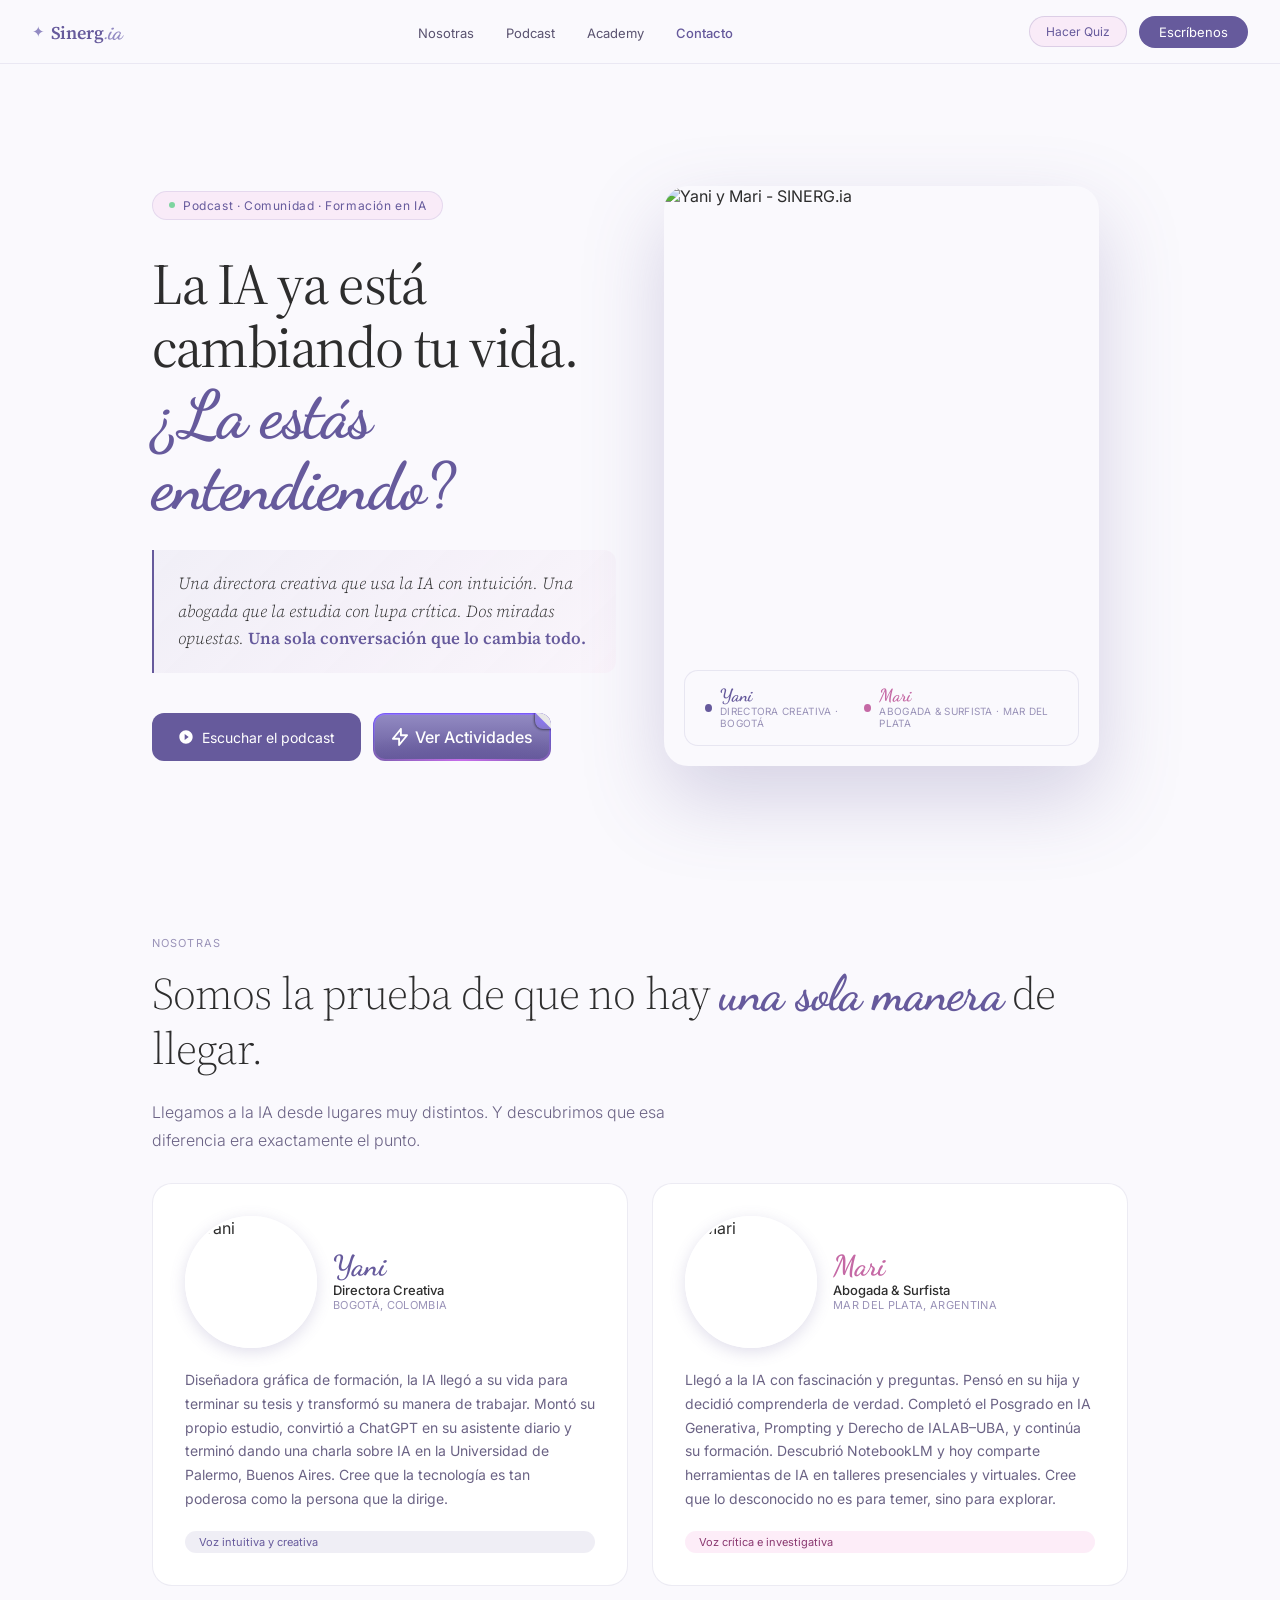
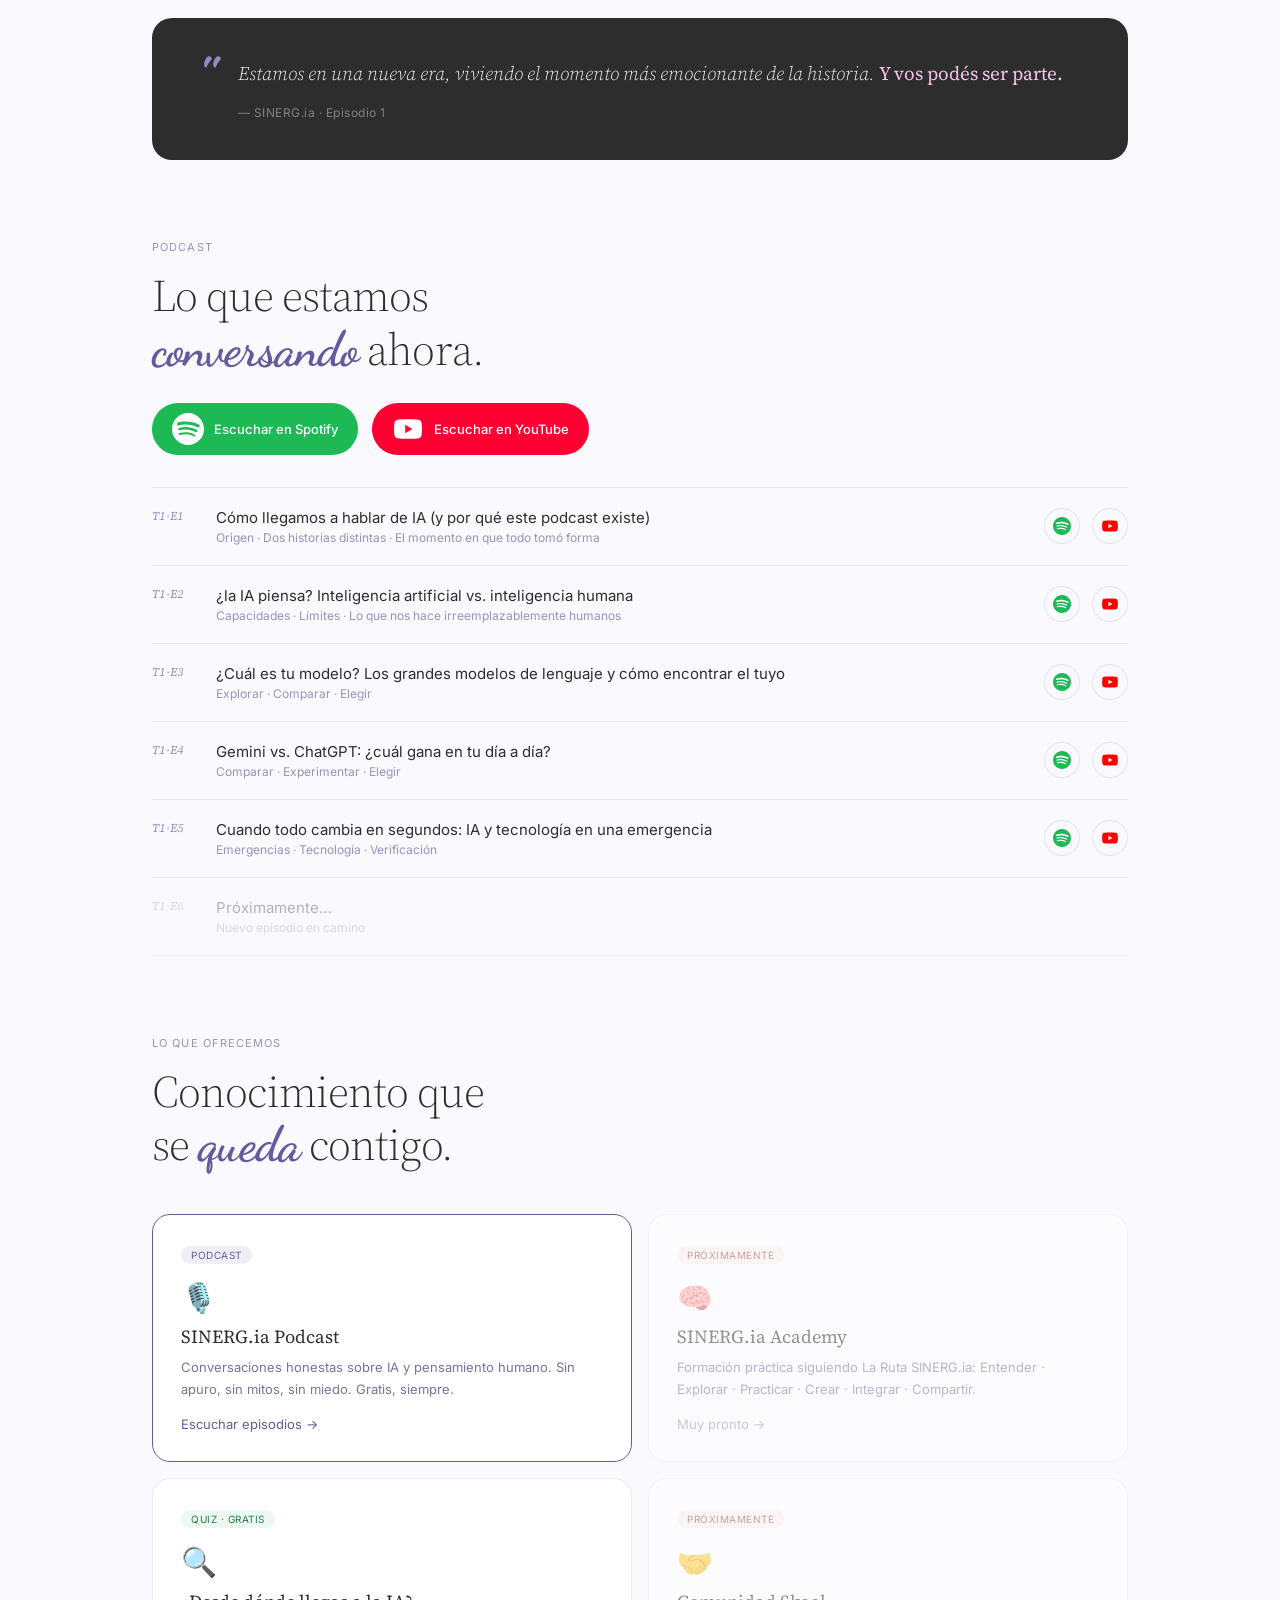
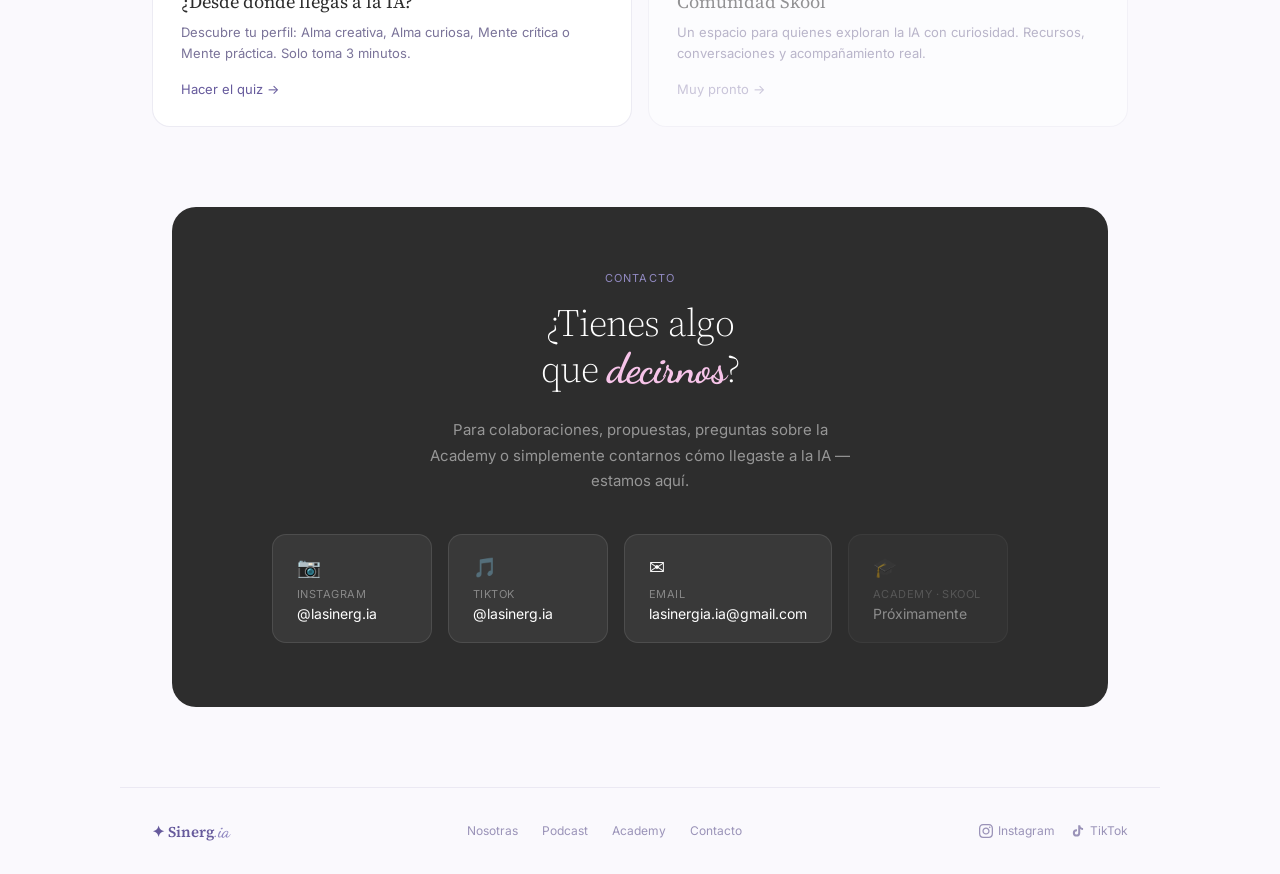
==== commit b8d55373: "Se cambiaron los keybords del ep5" ====
--- a/index.html
+++ b/index.html
@@ -303,7 +303,7 @@
         <div class="ep-info">
           <div class="ep-text">
             <div class="ep-t">Cuando todo cambia en segundos: IA y tecnología en una emergencia</div>
-            <div class="ep-m">Seguridad · Aprendizaje · Cuidado Propio</div>
+            <div class="ep-m">Emergencias · Tecnología · Verificación</div>
           </div>
 
           <div class="ep-actions">
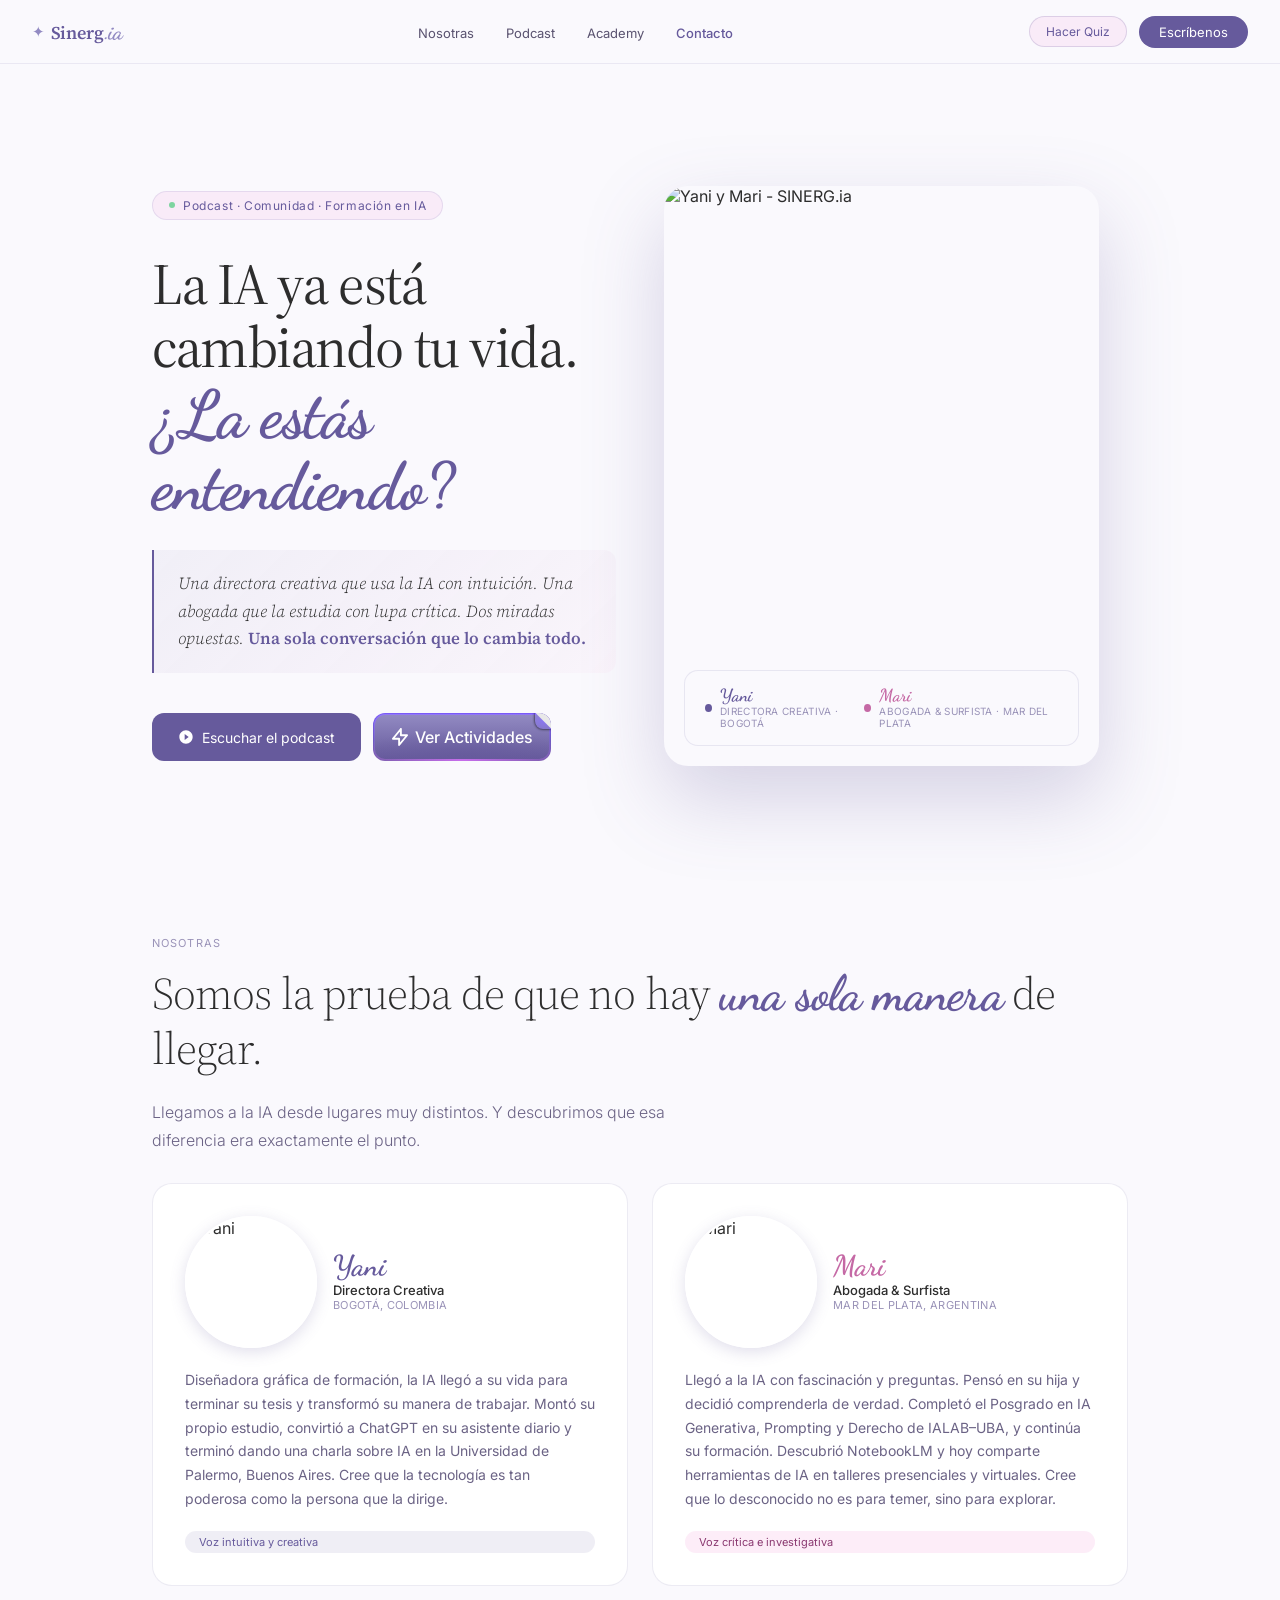
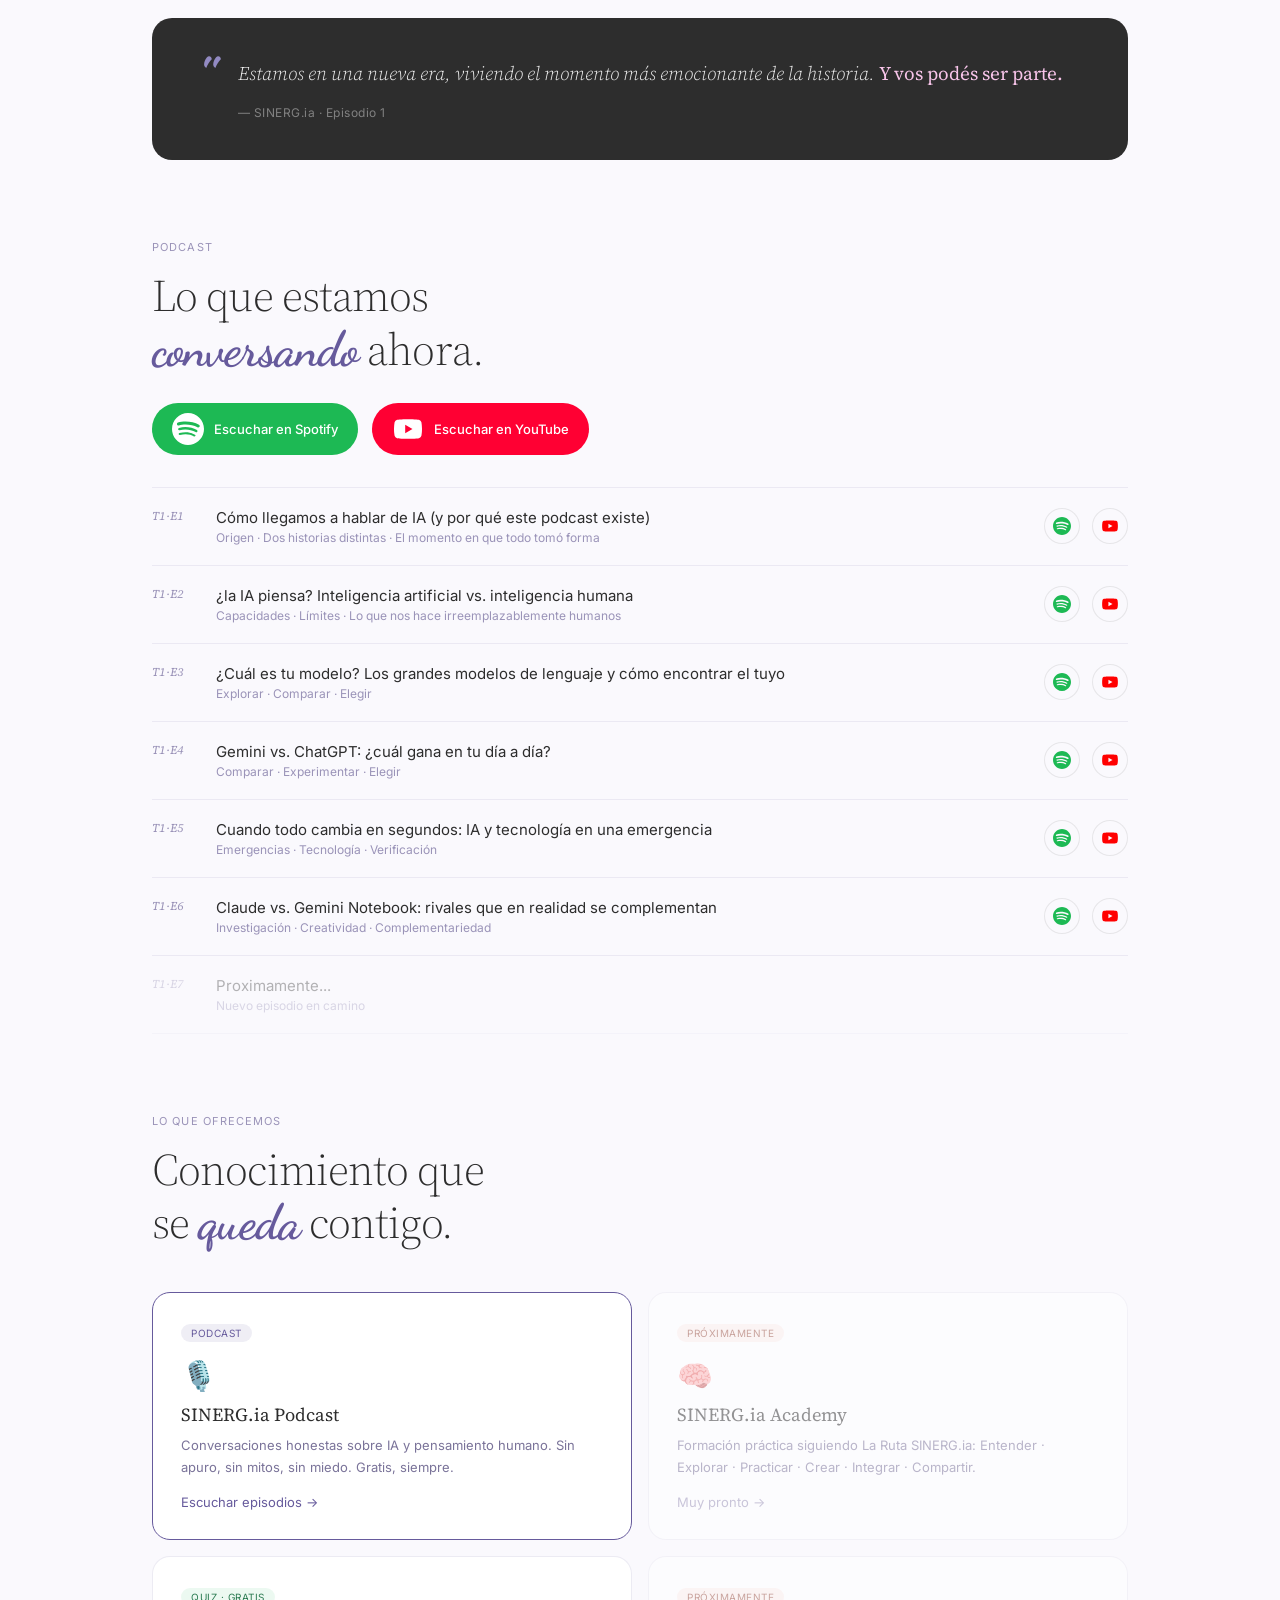
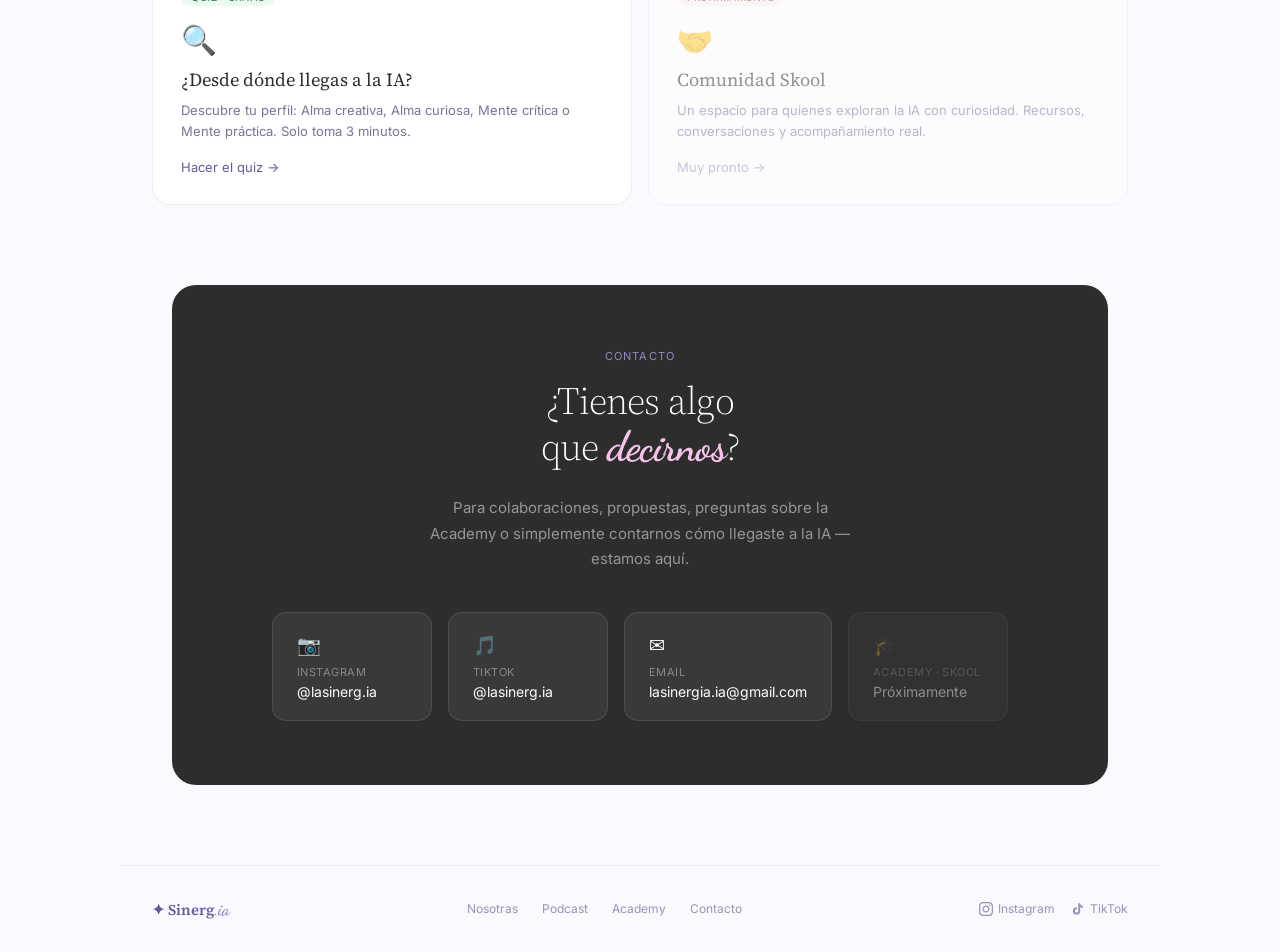
==== commit bbf25385: "Revise episode details and add action links Updated episode titles and added action links for Spotif" ====
--- a/index.html
+++ b/index.html
@@ -325,11 +325,38 @@
         </div>
       </div>
 
+      <div class="ep-row">
+        <span class="ep-num">T1·E6</span>
+        <div class="ep-info">
+          <div class="ep-text">
+            <div class="ep-t">Claude vs. Gemini Notebook: rivales que en realidad se complementan</div>
+            <div class="ep-m">Investigación · Creatividad · Complementariedad</div>
+          </div>
+
+          <div class="ep-actions">
+            <a href="#" target="_blank" rel="noopener"
+              class="icon-link spotify-link" aria-label="Escuchar en Spotify">
+              <svg viewBox="0 0 24 24">
+                <path
+                  d="M12 0C5.4 0 0 5.4 0 12s5.4 12 12 12 12-5.4 12-12S18.66 0 12 0zm5.521 17.34c-.24.359-.66.48-1.021.24-2.82-1.74-6.36-2.101-10.561-1.141-.418.122-.779-.179-.899-.539-.12-.421.18-.78.54-.9 4.56-1.021 8.52-.6 11.64 1.32.42.18.479.659.301 1.02zm1.44-3.3c-.301.42-.841.6-1.262.3-3.239-1.98-8.159-2.58-11.939-1.38-.479.12-1.02-.12-1.14-.6-.12-.48.12-1.021.6-1.141C9.6 9.9 15 10.561 18.72 12.84c.361.181.54.78.241 1.2zm.12-3.36C15.24 8.4 8.82 8.16 5.16 9.301c-.6.179-1.2-.181-1.38-.721-.18-.601.18-1.2.72-1.381 4.26-1.26 11.28-1.02 15.721 1.621.539.3.719 1.02.419 1.56-.299.421-1.02.599-1.559.3z" />
+              </svg>
+            </a>
+            <a href="#" target="_blank" rel="noopener"
+              class="icon-link youtube-link" aria-label="Escuchar en YouTube">
+              <svg viewBox="0 0 32 32">
+                <path
+                  d="M29.41,9.26a3.5,3.5,0,0,0-2.47-2.47C24.76,6.2,16,6.2,16,6.2s-8.76,0-10.94.59A3.5,3.5,0,0,0,2.59,9.26,36.13,36.13,0,0,0,2,16a36.13,36.13,0,0,0,.59,6.74,3.5,3.5,0,0,0,2.47,2.47C7.24,25.8,16,25.8,16,25.8s8.76,0,10.94-.59a3.5,3.5,0,0,0,2.47-2.47A36.13,36.13,0,0,0,30,16,36.13,36.13,0,0,0,29.41,9.26ZM13.2,20.2V11.8L20.47,16Z" />
+              </svg>
+            </a>
+          </div>
+        </div>
+      </div>
+      
       <div class="ep-row dimmed">
-        <span class="ep-num">T1·E6</span>
-        <div class="ep-info">
-          <div class="ep-text">
-            <div class="ep-t">Próximamente…</div>
+        <span class="ep-num">T1·E7</span>
+        <div class="ep-info">
+          <div class="ep-text">
+            <div class="ep-t">Proximamente...</div>
             <div class="ep-m">Nuevo episodio en camino</div>
           </div>
         </div>
@@ -448,4 +475,4 @@
   <script src="/js/viewCommit.js"></script>
 </body>
 
-</html>+</html>
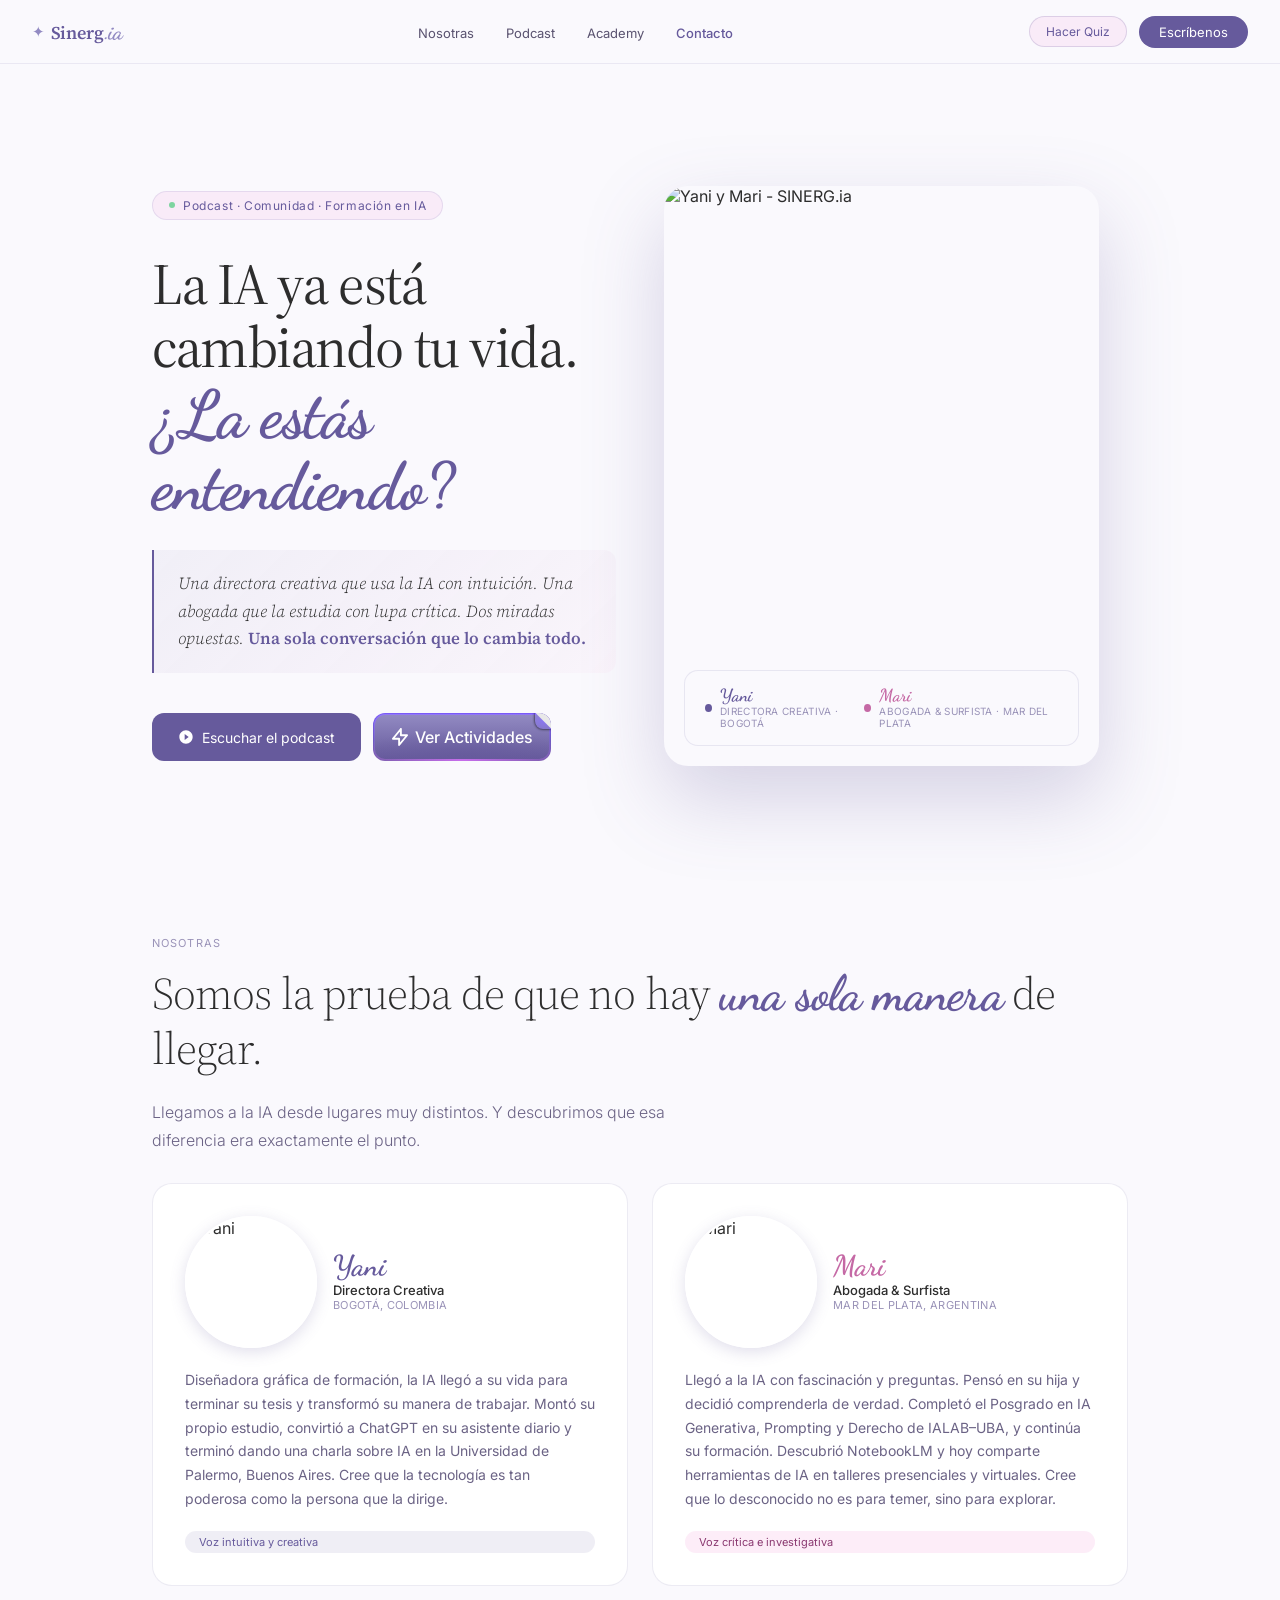
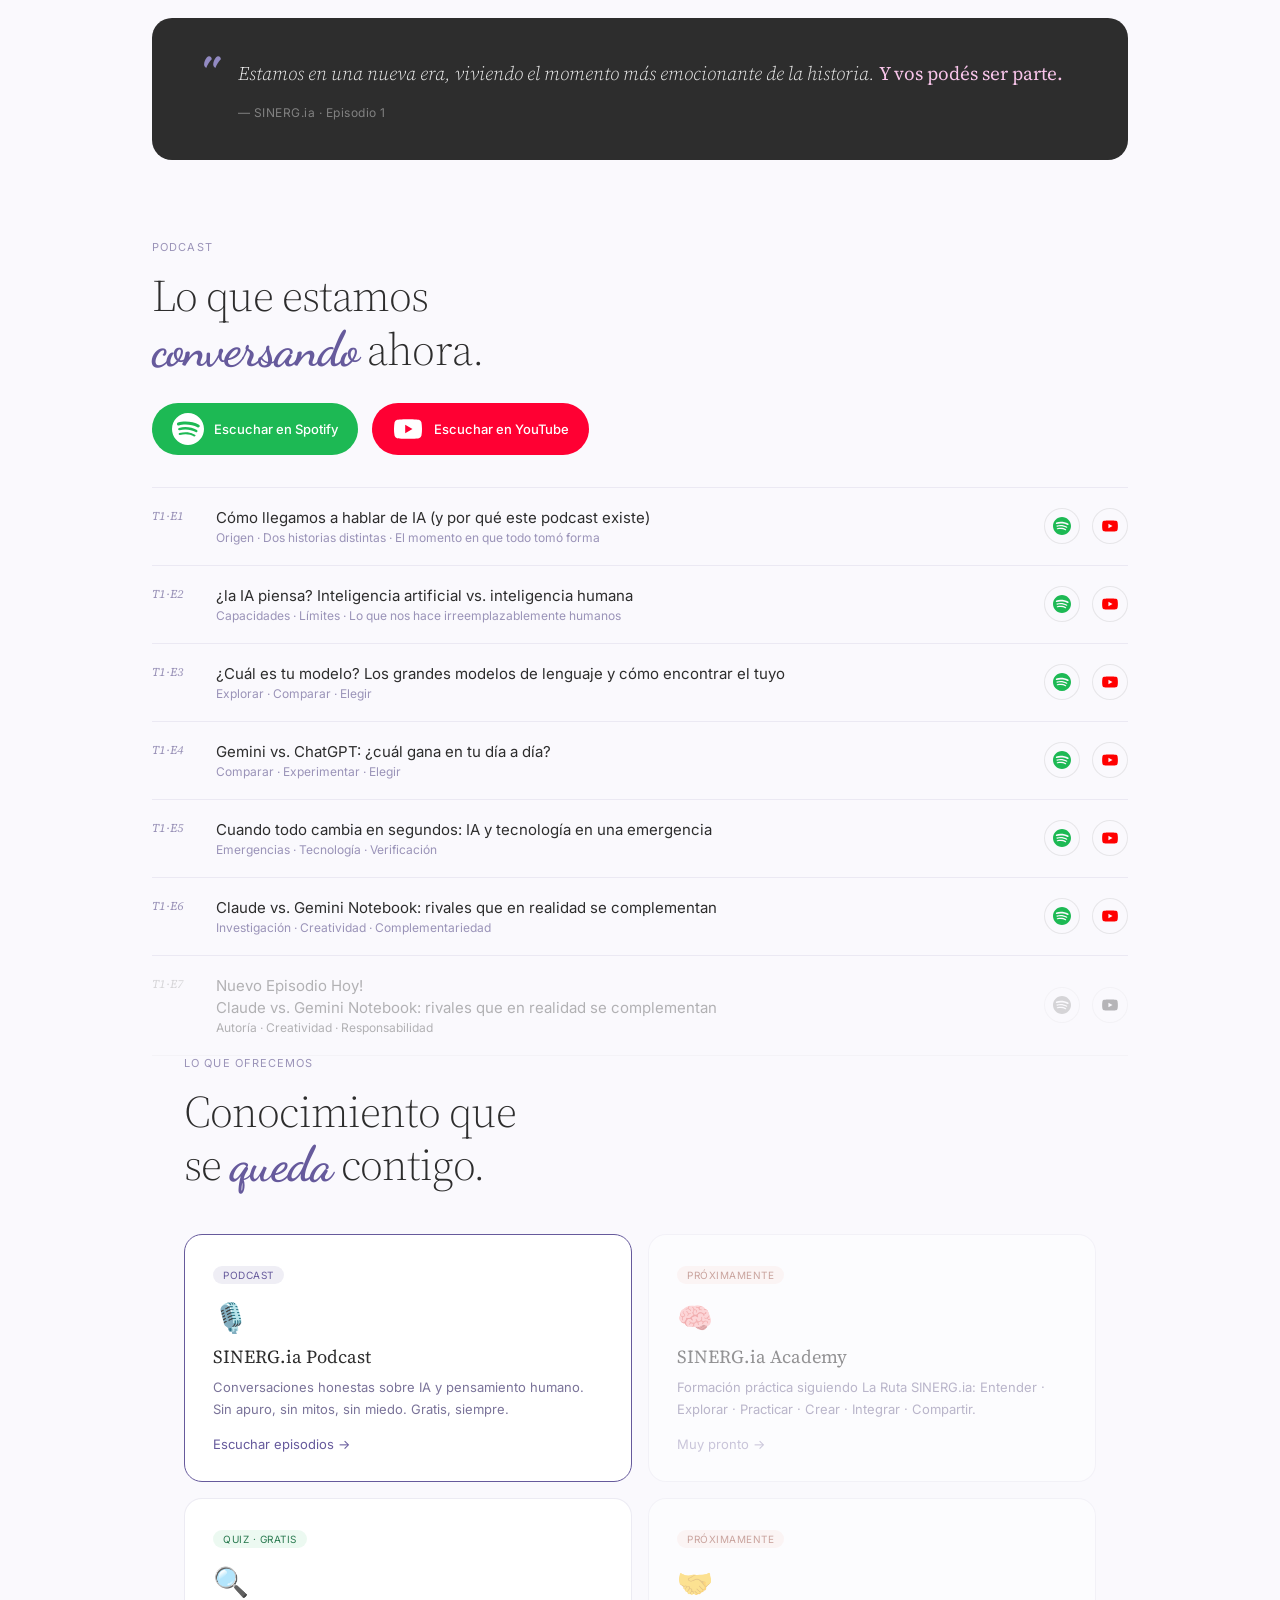
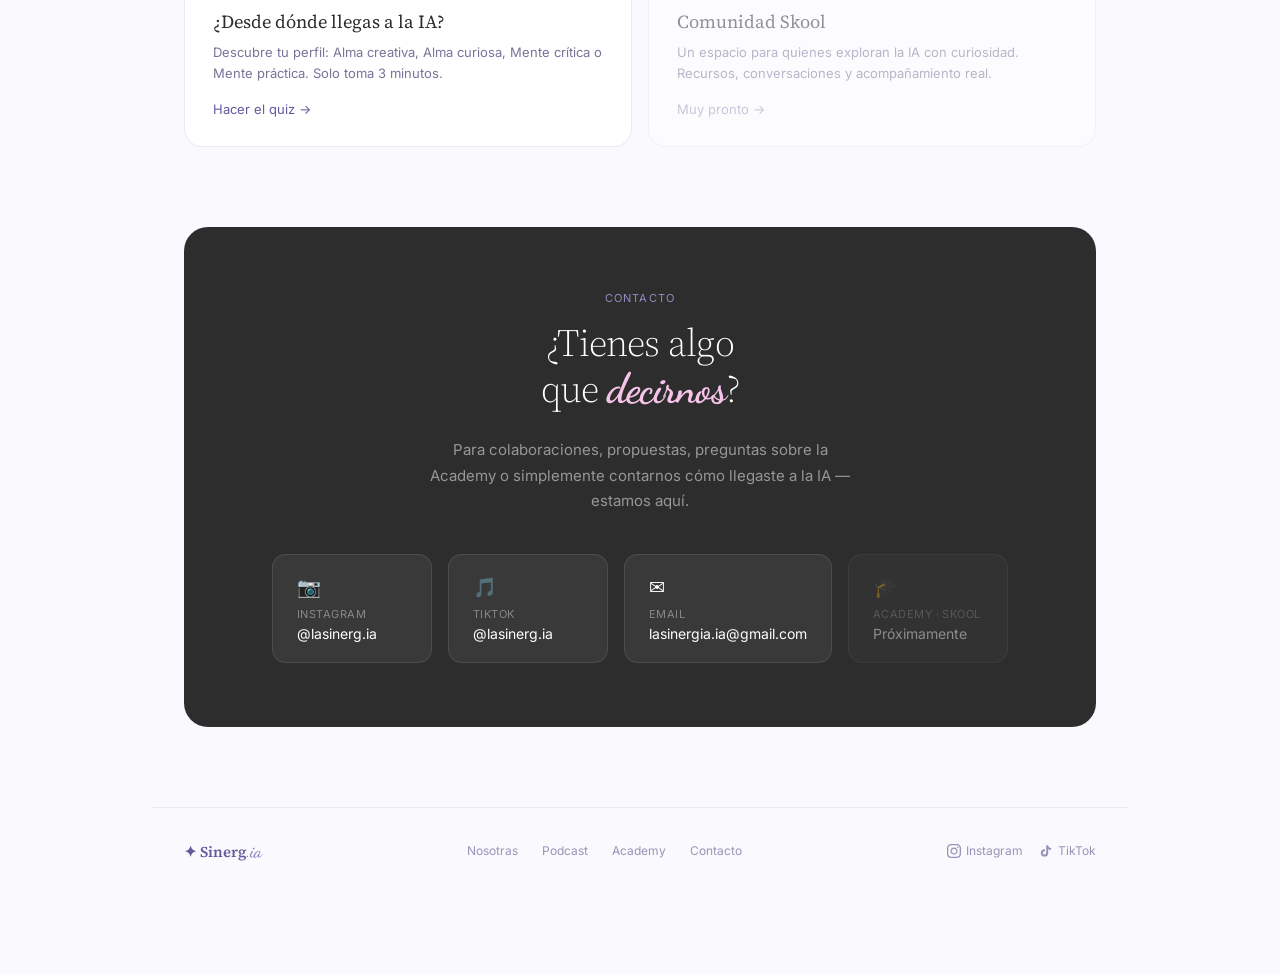
==== commit feafad02: "Update" ====
--- a/index.html
+++ b/index.html
@@ -334,14 +334,14 @@
           </div>
 
           <div class="ep-actions">
-            <a href="#" target="_blank" rel="noopener"
+            <a href="https://open.spotify.com/episode/2bZsHV2gRfUjrzNkLNItSQ" target="_blank" rel="noopener"
               class="icon-link spotify-link" aria-label="Escuchar en Spotify">
               <svg viewBox="0 0 24 24">
                 <path
                   d="M12 0C5.4 0 0 5.4 0 12s5.4 12 12 12 12-5.4 12-12S18.66 0 12 0zm5.521 17.34c-.24.359-.66.48-1.021.24-2.82-1.74-6.36-2.101-10.561-1.141-.418.122-.779-.179-.899-.539-.12-.421.18-.78.54-.9 4.56-1.021 8.52-.6 11.64 1.32.42.18.479.659.301 1.02zm1.44-3.3c-.301.42-.841.6-1.262.3-3.239-1.98-8.159-2.58-11.939-1.38-.479.12-1.02-.12-1.14-.6-.12-.48.12-1.021.6-1.141C9.6 9.9 15 10.561 18.72 12.84c.361.181.54.78.241 1.2zm.12-3.36C15.24 8.4 8.82 8.16 5.16 9.301c-.6.179-1.2-.181-1.38-.721-.18-.601.18-1.2.72-1.381 4.26-1.26 11.28-1.02 15.721 1.621.539.3.719 1.02.419 1.56-.299.421-1.02.599-1.559.3z" />
               </svg>
             </a>
-            <a href="#" target="_blank" rel="noopener"
+            <a href="https://www.youtube.com/watch?v=UrLKW3SzqOE" target="_blank" rel="noopener"
               class="icon-link youtube-link" aria-label="Escuchar en YouTube">
               <svg viewBox="0 0 32 32">
                 <path
@@ -351,9 +351,34 @@
           </div>
         </div>
       </div>
+
+      <div class="ep-row dimmed" style="opacity: 0.3; filter: grayscale(100%);">
+  <span class="ep-num">T1·E7</span>
+  <div class="ep-info">
+    <div class="ep-text">
+      <div class="ep-t" style="color: #2d2d2d">Nuevo Episodio Hoy!</div>
+      <div class="ep-t" style="color: #2d2d2d">Claude vs. Gemini Notebook: rivales que en realidad se complementan</div>
+      <div class="ep-m" style="color: #2d2d2d">Autoría · Creatividad · Responsabilidad</div>
+    </div>
+
+    <div class="ep-actions">
+      <a href="#" target="_blank" rel="noopener" class="icon-link spotify-link" aria-label="Escuchar en Spotify">
+        <svg viewBox="0 0 24 24" style="fill: currentColor;">
+          <path d="M12 0C5.4 0 0 5.4 0 12s5.4 12 12 12 12-5.4 12-12S18.66 0 12 0zm5.521 17.34c-.24.359-.66.48-1.021.24-2.82-1.74-6.36-2.101-10.561-1.141-.418.122-.779-.179-.899-.539-.12-.421.18-.78.54-.9 4.56-1.021 8.52-.6 11.64 1.32.42.18.479.659.301 1.02zm1.44-3.3c-.301.42-.841.6-1.262.3-3.239-1.98-8.159-2.58-11.939-1.38-.479.12-1.02-.12-1.14-.6-.12-.48.12-1.021.6-1.141C9.6 9.9 15 10.561 18.72 12.84c.361.181.54.78.241 1.2zm.12-3.36C15.24 8.4 8.82 8.16 5.16 9.301c-.6.179-1.2-.181-1.38-.721-.18-.601.18-1.2.72-1.381 4.26-1.26 11.28-1.02 15.721 1.621.539.3.719 1.02.419 1.56-.299.421-1.02.599-1.559.3z" />
+        </svg>
+      </a>
+      <a href="#" target="_blank" rel="noopener" class="icon-link youtube-link" aria-label="Escuchar en YouTube">
+        <svg viewBox="0 0 32 32" style="fill: currentColor;">
+          <path d="M29.41,9.26a3.5,3.5,0,0,0-2.47-2.47C24.76,6.2,16,6.2,16,6.2s-8.76,0-10.94.59A3.5,3.5,0,0,0,2.59,9.26,36.13,36.13,0,0,0,2,16a36.13,36.13,0,0,0,.59,6.74,3.5,3.5,0,0,0,2.47,2.47C7.24,25.8,16,25.8,16,25.8s8.76,0,10.94-.59a3.5,3.5,0,0,0,2.47-2.47A36.13,36.13,0,0,0,30,16,36.13,36.13,0,0,0,29.41,9.26ZM13.2,20.2V11.8L20.47,16Z" />
+        </svg>
+      </a>
+    </div>
+  </div>
+</div>
       
+      <!--
       <div class="ep-row dimmed">
-        <span class="ep-num">T1·E7</span>
+        <span class="ep-num">T1·E8</span>
         <div class="ep-info">
           <div class="ep-text">
             <div class="ep-t">Proximamente...</div>
@@ -363,6 +388,7 @@
       </div>
     </div>
   </section>
+  -->
 
   <!-- OFERTA -->
   <section class="sec" id="academy" style="padding-top:0;">
@@ -473,6 +499,8 @@
   </div>
   <script src="/js/home.js"></script>
   <script src="/js/viewCommit.js"></script>
+  <script src="/js/script.js"></script>
+  <button id="scrollTopBtn" class="scroll-top-btn" aria-label="Volver arriba">↑</button>
 </body>
 
 </html>
--- a/css/styles.css
+++ b/css/styles.css
@@ -1265,4 +1265,39 @@
     flex-shrink: 0;
     /* Evita que los botones se achiquen */
   }
+}
+
+/* =========================================
+   Botón Scroll to Top Global
+========================================= */
+.scroll-top-btn {
+  position: fixed;
+  bottom: 40px;
+  right: 6vw;
+  width: 45px;
+  height: 45px;
+  background: var(--purple);
+  color: #ffffff;
+  border: none;
+  border-radius: 50%;
+  font-size: 1.2rem;
+  font-weight: bold;
+  cursor: pointer;
+  box-shadow: 0 4px 12px rgba(102, 90, 156, 0.4);
+  opacity: 0;
+  visibility: hidden;
+  transform: translateY(15px);
+  transition: all 0.3s ease;
+  z-index: 1000; /* Aumentado a 1000 para que nada lo tape */
+}
+
+.scroll-top-btn.show {
+  opacity: 1;
+  visibility: visible;
+  transform: translateY(0);
+}
+
+.scroll-top-btn:hover {
+  background: var(--lilac);
+  transform: translateY(-3px);
 }
